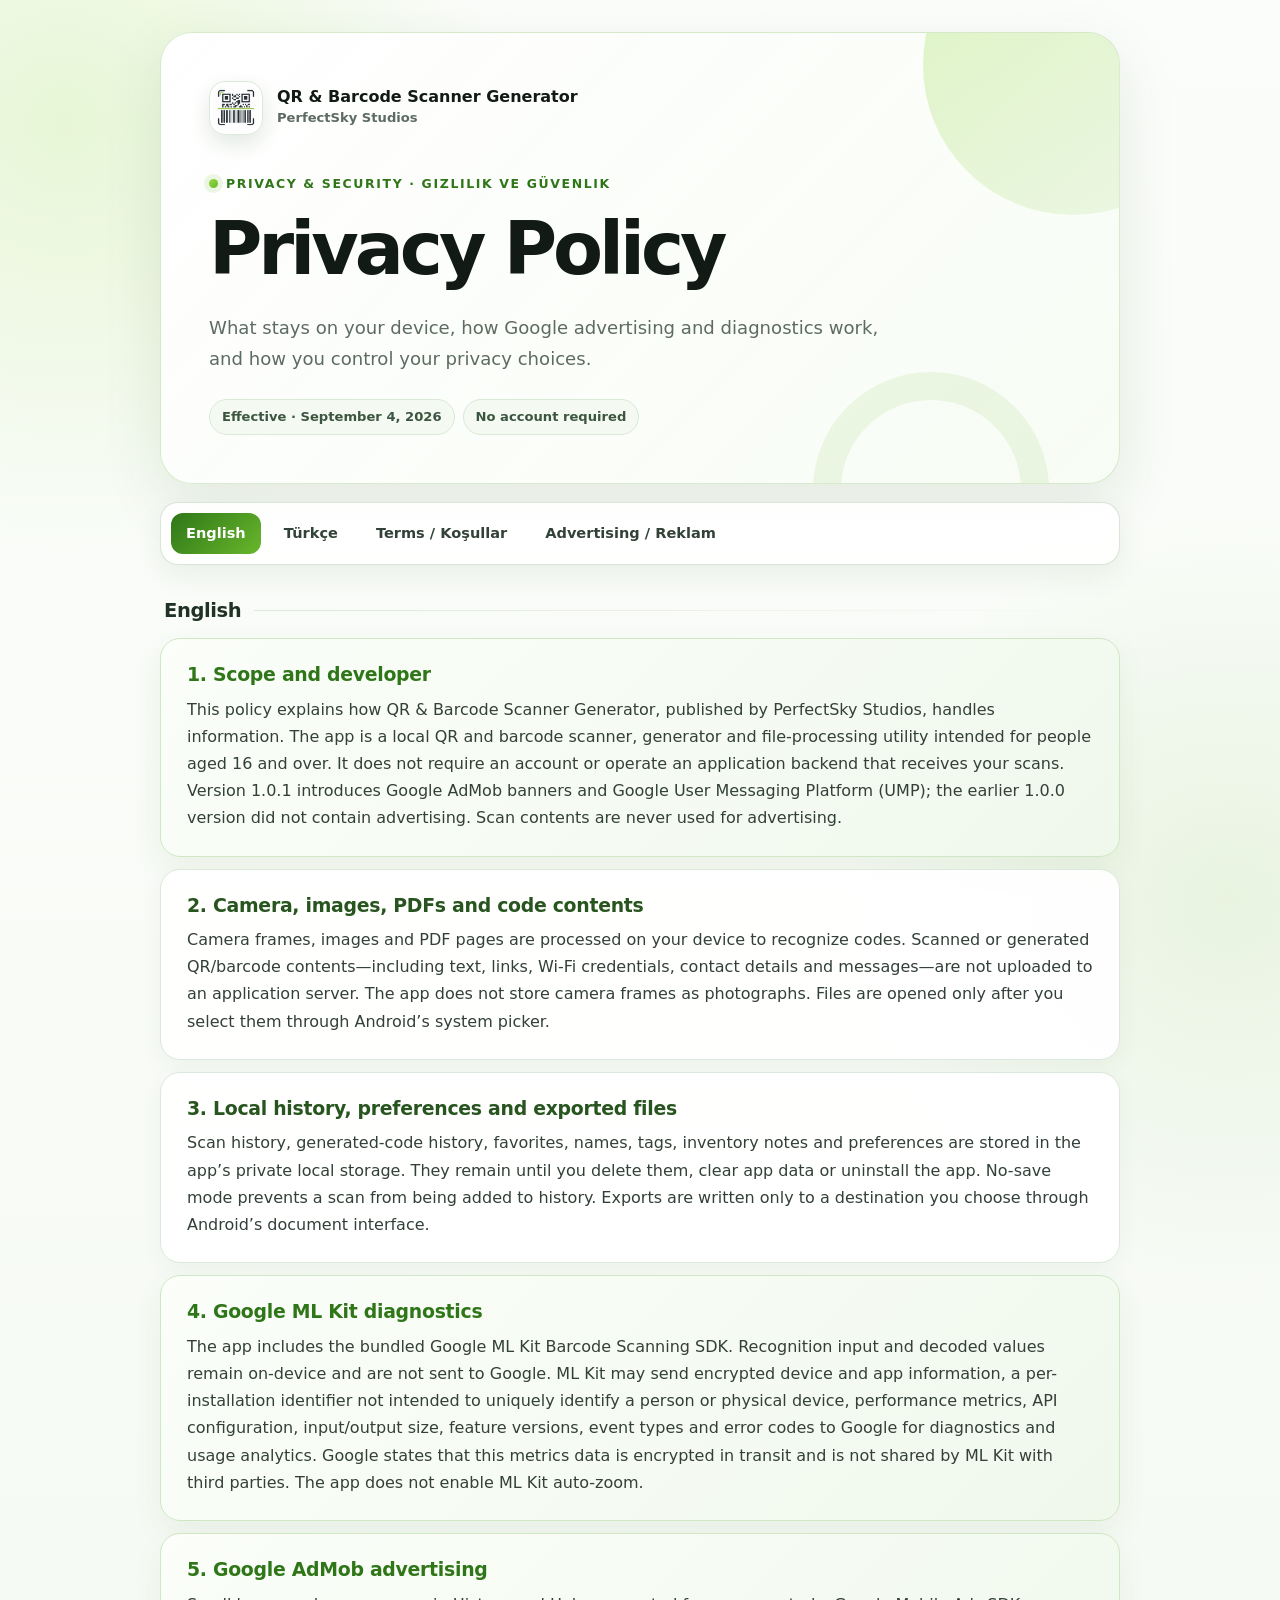
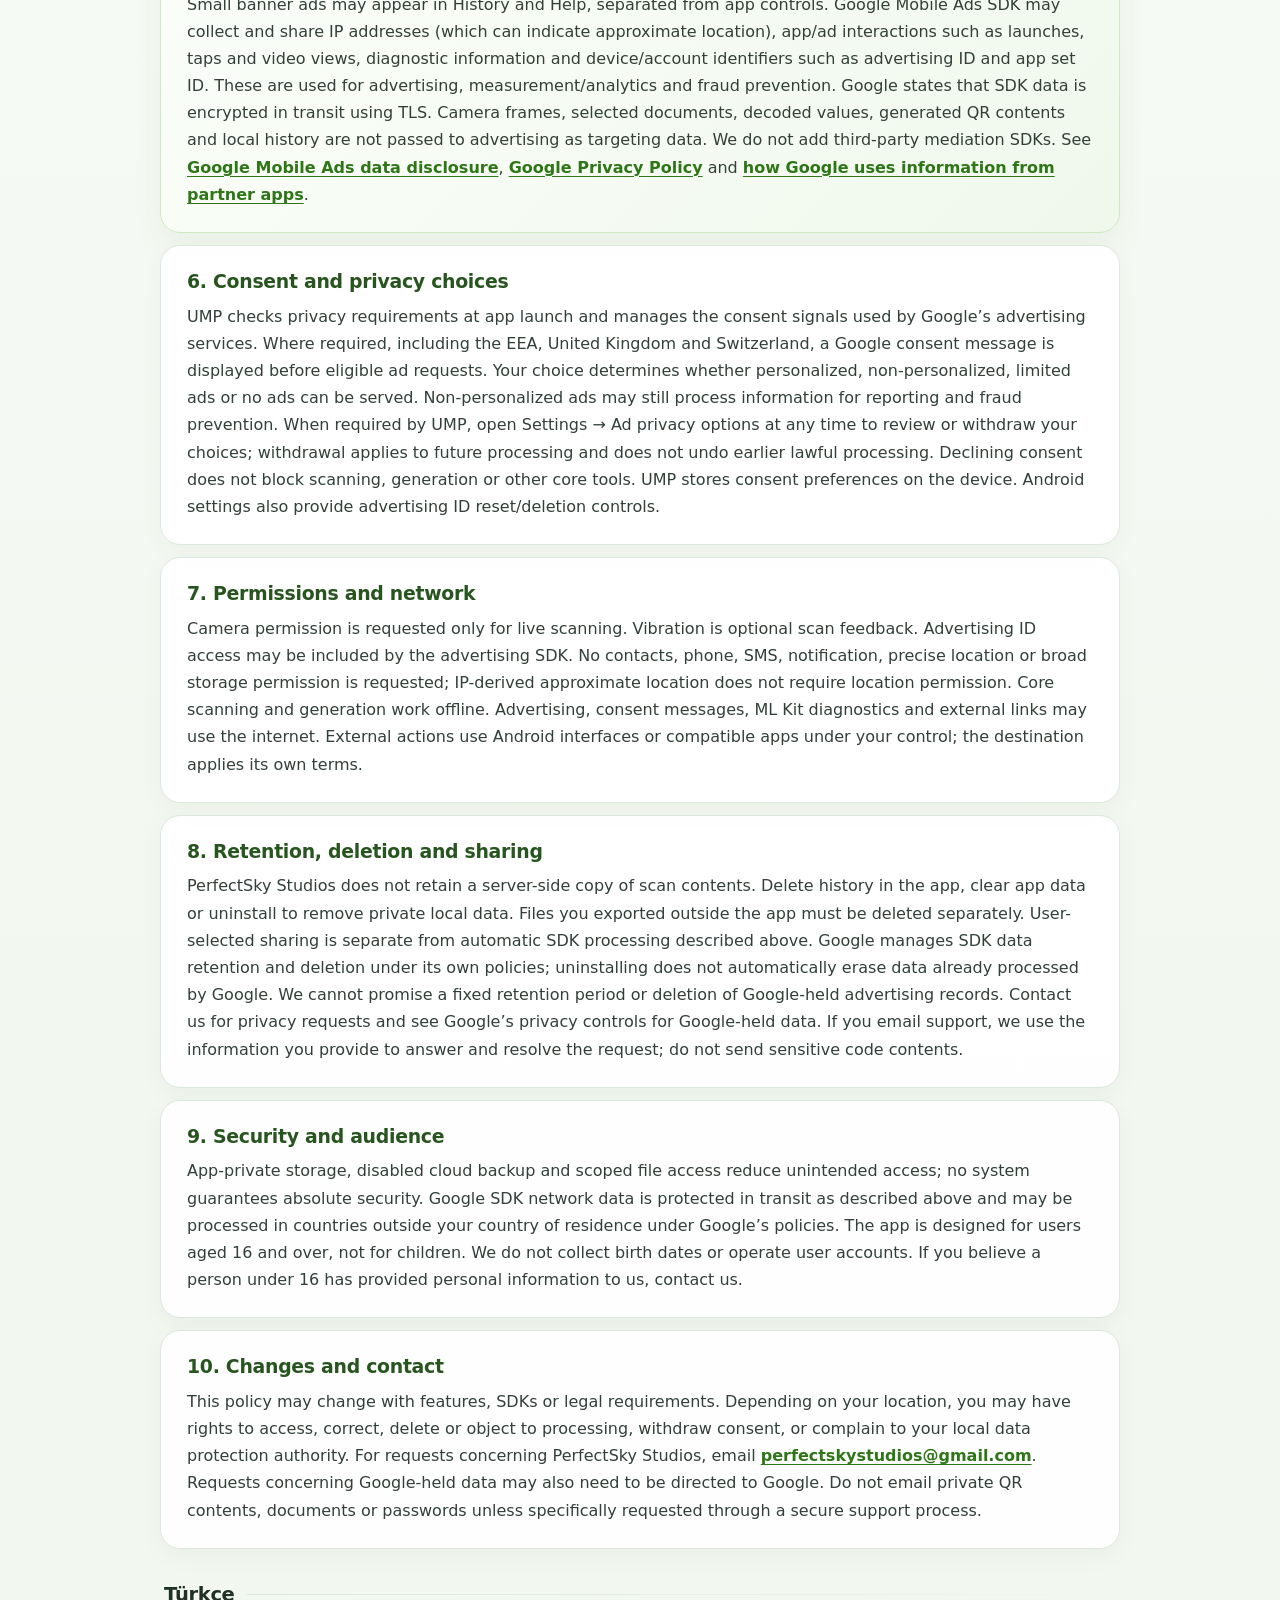
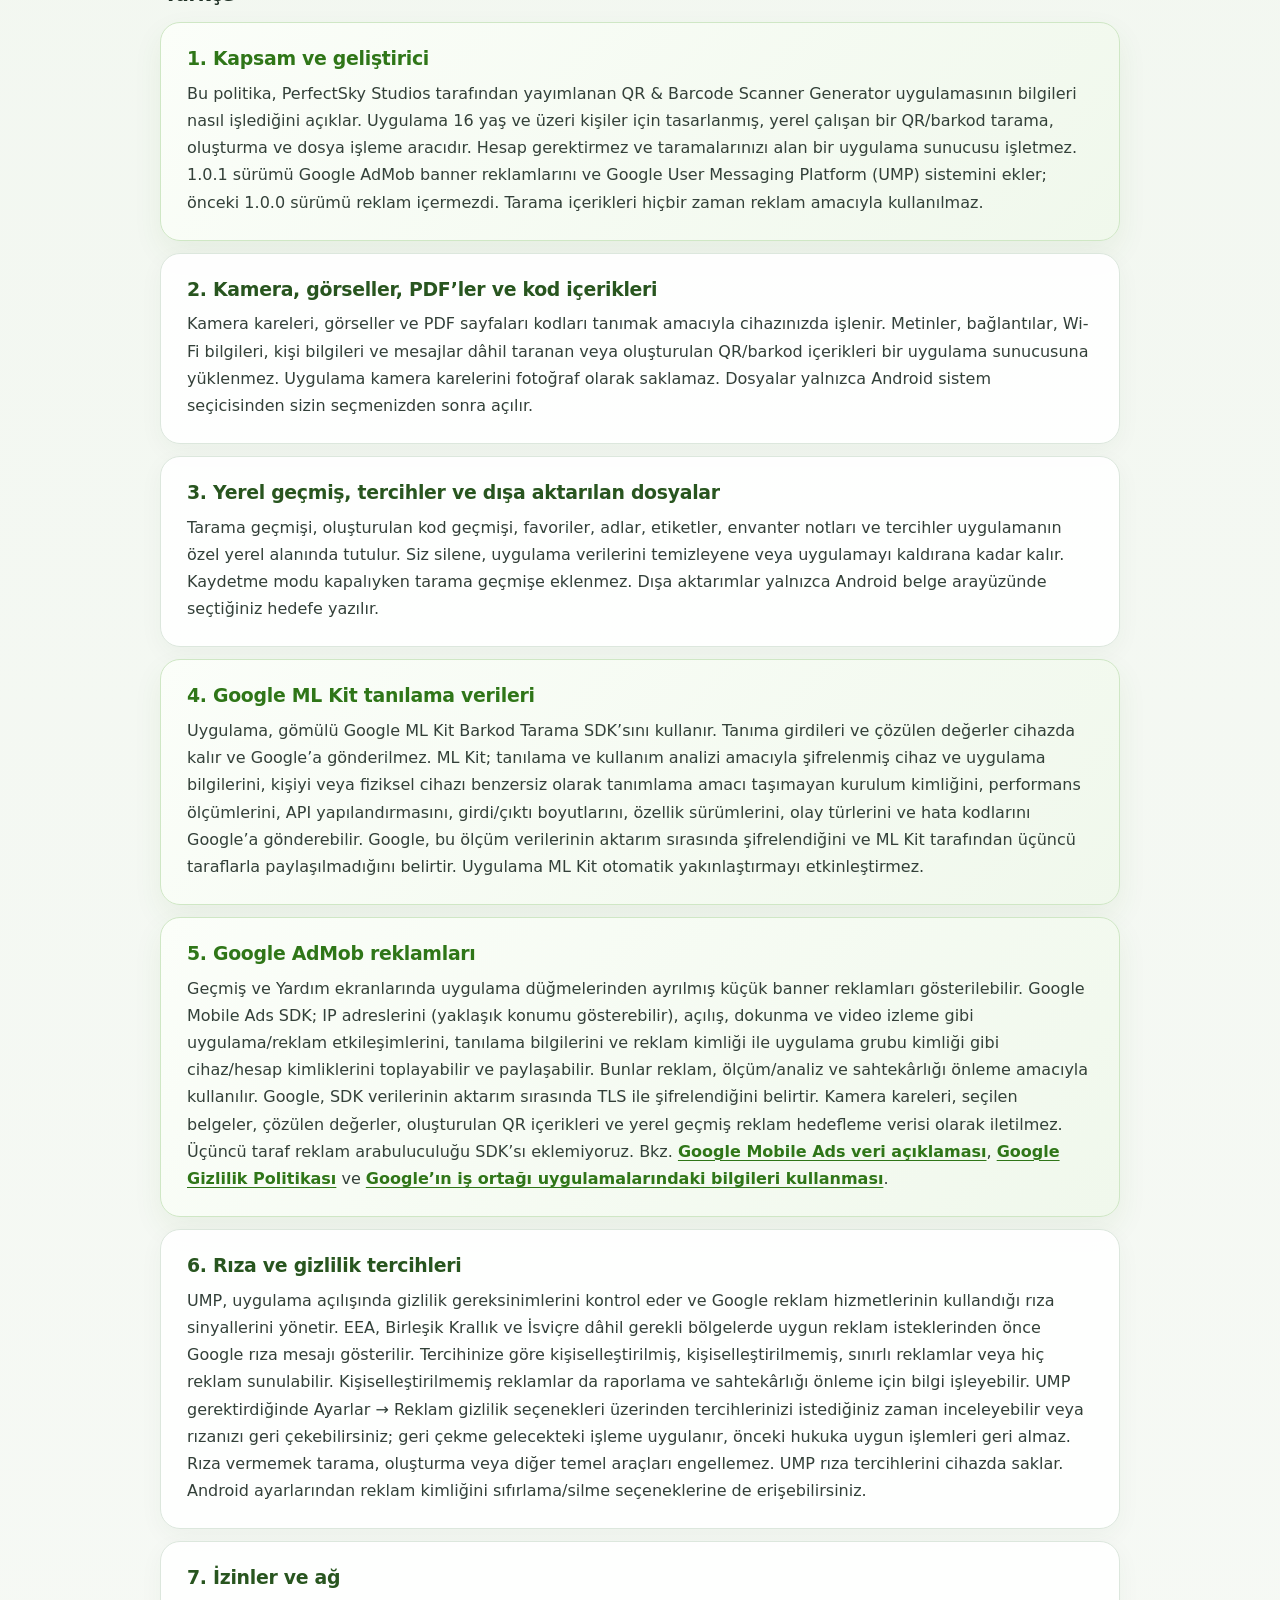
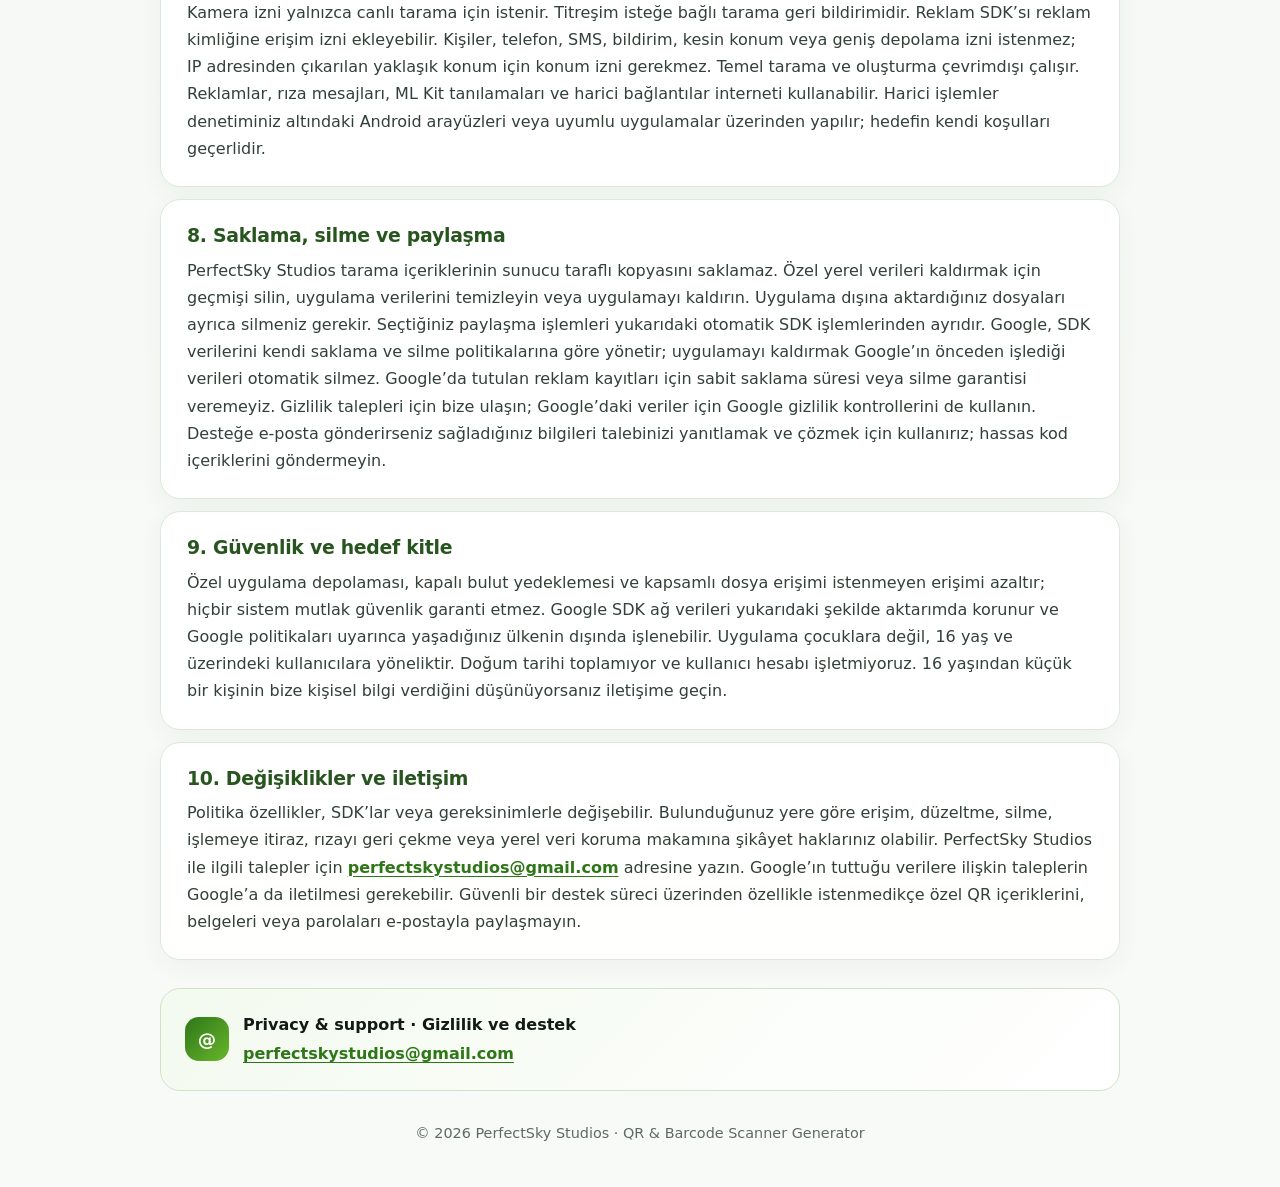
==== index.html @ e4689e0d "Add bilingual advertising policy and legal navigation" ====
<!doctype html>
<html lang="en">
<head>
  <meta charset="utf-8">
  <meta name="viewport" content="width=device-width, initial-scale=1">
  <meta name="description" content="Privacy Policy for QR & Barcode Scanner Generator">
  <title>Privacy Policy · QR & Barcode Scanner Generator</title>
  <link rel="stylesheet" href="styles.css">
</head>
<body>
<main>
  <header class="hero">
    <div class="brand">
      <img src="app_logo.webp" alt="QR & Barcode Scanner Generator logo">
      <div><div class="brand-name">QR &amp; Barcode Scanner Generator</div><div class="brand-studio">PerfectSky Studios</div></div>
    </div>
    <p class="eyebrow">Privacy &amp; Security · Gizlilik ve Güvenlik</p>
    <h1>Privacy Policy</h1>
    <p class="lead">What stays on your device, how Google advertising and diagnostics work, and how you control your privacy choices.</p>
    <div class="meta-row">
      <span class="meta-pill">Effective · September 4, 2026</span>
      <span class="meta-pill">No account required</span>
    </div>
  </header>

  <nav class="page-nav" aria-label="Page navigation">
    <a class="primary-link" href="#english">English</a>
    <a href="#turkce">Türkçe</a>
    <a href="terms-of-service.html">Terms / Koşullar</a>
    <a href="advertising-policy.html">Advertising / Reklam</a>
  </nav>

  <div id="english" class="language-block" lang="en">
    <h2 class="language-title">English</h2>
    <section class="notice"><h2>1. Scope and developer</h2><p>This policy explains how QR &amp; Barcode Scanner Generator, published by PerfectSky Studios, handles information. The app is a local QR and barcode scanner, generator and file-processing utility intended for people aged 16 and over. It does not require an account or operate an application backend that receives your scans. Version 1.0.1 introduces Google AdMob banners and Google User Messaging Platform (UMP); the earlier 1.0.0 version did not contain advertising. Scan contents are never used for advertising.</p></section>
    <section><h2>2. Camera, images, PDFs and code contents</h2><p>Camera frames, images and PDF pages are processed on your device to recognize codes. Scanned or generated QR/barcode contents—including text, links, Wi-Fi credentials, contact details and messages—are not uploaded to an application server. The app does not store camera frames as photographs. Files are opened only after you select them through Android’s system picker.</p></section>
    <section><h2>3. Local history, preferences and exported files</h2><p>Scan history, generated-code history, favorites, names, tags, inventory notes and preferences are stored in the app’s private local storage. They remain until you delete them, clear app data or uninstall the app. No-save mode prevents a scan from being added to history. Exports are written only to a destination you choose through Android’s document interface.</p></section>
    <section class="notice"><h2>4. Google ML Kit diagnostics</h2><p>The app includes the bundled Google ML Kit Barcode Scanning SDK. Recognition input and decoded values remain on-device and are not sent to Google. ML Kit may send encrypted device and app information, a per-installation identifier not intended to uniquely identify a person or physical device, performance metrics, API configuration, input/output size, feature versions, event types and error codes to Google for diagnostics and usage analytics. Google states that this metrics data is encrypted in transit and is not shared by ML Kit with third parties. The app does not enable ML Kit auto-zoom.</p></section>
    <section class="notice"><h2>5. Google AdMob advertising</h2><p>Small banner ads may appear in History and Help, separated from app controls. Google Mobile Ads SDK may collect and share IP addresses (which can indicate approximate location), app/ad interactions such as launches, taps and video views, diagnostic information and device/account identifiers such as advertising ID and app set ID. These are used for advertising, measurement/analytics and fraud prevention. Google states that SDK data is encrypted in transit using TLS. Camera frames, selected documents, decoded values, generated QR contents and local history are not passed to advertising as targeting data. We do not add third-party mediation SDKs. See <a href="https://developers.google.com/admob/android/privacy/play-data-disclosure">Google Mobile Ads data disclosure</a>, <a href="https://policies.google.com/privacy">Google Privacy Policy</a> and <a href="https://policies.google.com/technologies/partner-sites">how Google uses information from partner apps</a>.</p></section>
    <section><h2>6. Consent and privacy choices</h2><p>UMP checks privacy requirements at app launch and manages the consent signals used by Google’s advertising services. Where required, including the EEA, United Kingdom and Switzerland, a Google consent message is displayed before eligible ad requests. Your choice determines whether personalized, non-personalized, limited ads or no ads can be served. Non-personalized ads may still process information for reporting and fraud prevention. When required by UMP, open Settings → Ad privacy options at any time to review or withdraw your choices; withdrawal applies to future processing and does not undo earlier lawful processing. Declining consent does not block scanning, generation or other core tools. UMP stores consent preferences on the device. Android settings also provide advertising ID reset/deletion controls.</p></section>
    <section><h2>7. Permissions and network</h2><p>Camera permission is requested only for live scanning. Vibration is optional scan feedback. Advertising ID access may be included by the advertising SDK. No contacts, phone, SMS, notification, precise location or broad storage permission is requested; IP-derived approximate location does not require location permission. Core scanning and generation work offline. Advertising, consent messages, ML Kit diagnostics and external links may use the internet. External actions use Android interfaces or compatible apps under your control; the destination applies its own terms.</p></section>
    <section><h2>8. Retention, deletion and sharing</h2><p>PerfectSky Studios does not retain a server-side copy of scan contents. Delete history in the app, clear app data or uninstall to remove private local data. Files you exported outside the app must be deleted separately. User-selected sharing is separate from automatic SDK processing described above. Google manages SDK data retention and deletion under its own policies; uninstalling does not automatically erase data already processed by Google. We cannot promise a fixed retention period or deletion of Google-held advertising records. Contact us for privacy requests and see Google’s privacy controls for Google-held data. If you email support, we use the information you provide to answer and resolve the request; do not send sensitive code contents.</p></section>
    <section><h2>9. Security and audience</h2><p>App-private storage, disabled cloud backup and scoped file access reduce unintended access; no system guarantees absolute security. Google SDK network data is protected in transit as described above and may be processed in countries outside your country of residence under Google’s policies. The app is designed for users aged 16 and over, not for children. We do not collect birth dates or operate user accounts. If you believe a person under 16 has provided personal information to us, contact us.</p></section>
    <section><h2>10. Changes and contact</h2><p>This policy may change with features, SDKs or legal requirements. Depending on your location, you may have rights to access, correct, delete or object to processing, withdraw consent, or complain to your local data protection authority. For requests concerning PerfectSky Studios, email <a href="mailto:perfectskystudios@gmail.com">perfectskystudios@gmail.com</a>. Requests concerning Google-held data may also need to be directed to Google. Do not email private QR contents, documents or passwords unless specifically requested through a secure support process.</p></section>
  </div>

  <div id="turkce" class="language-block" lang="tr">
    <h2 class="language-title">Türkçe</h2>
    <section class="notice"><h2>1. Kapsam ve geliştirici</h2><p>Bu politika, PerfectSky Studios tarafından yayımlanan QR &amp; Barcode Scanner Generator uygulamasının bilgileri nasıl işlediğini açıklar. Uygulama 16 yaş ve üzeri kişiler için tasarlanmış, yerel çalışan bir QR/barkod tarama, oluşturma ve dosya işleme aracıdır. Hesap gerektirmez ve taramalarınızı alan bir uygulama sunucusu işletmez. 1.0.1 sürümü Google AdMob banner reklamlarını ve Google User Messaging Platform (UMP) sistemini ekler; önceki 1.0.0 sürümü reklam içermezdi. Tarama içerikleri hiçbir zaman reklam amacıyla kullanılmaz.</p></section>
    <section><h2>2. Kamera, görseller, PDF’ler ve kod içerikleri</h2><p>Kamera kareleri, görseller ve PDF sayfaları kodları tanımak amacıyla cihazınızda işlenir. Metinler, bağlantılar, Wi-Fi bilgileri, kişi bilgileri ve mesajlar dâhil taranan veya oluşturulan QR/barkod içerikleri bir uygulama sunucusuna yüklenmez. Uygulama kamera karelerini fotoğraf olarak saklamaz. Dosyalar yalnızca Android sistem seçicisinden sizin seçmenizden sonra açılır.</p></section>
    <section><h2>3. Yerel geçmiş, tercihler ve dışa aktarılan dosyalar</h2><p>Tarama geçmişi, oluşturulan kod geçmişi, favoriler, adlar, etiketler, envanter notları ve tercihler uygulamanın özel yerel alanında tutulur. Siz silene, uygulama verilerini temizleyene veya uygulamayı kaldırana kadar kalır. Kaydetme modu kapalıyken tarama geçmişe eklenmez. Dışa aktarımlar yalnızca Android belge arayüzünde seçtiğiniz hedefe yazılır.</p></section>
    <section class="notice"><h2>4. Google ML Kit tanılama verileri</h2><p>Uygulama, gömülü Google ML Kit Barkod Tarama SDK’sını kullanır. Tanıma girdileri ve çözülen değerler cihazda kalır ve Google’a gönderilmez. ML Kit; tanılama ve kullanım analizi amacıyla şifrelenmiş cihaz ve uygulama bilgilerini, kişiyi veya fiziksel cihazı benzersiz olarak tanımlama amacı taşımayan kurulum kimliğini, performans ölçümlerini, API yapılandırmasını, girdi/çıktı boyutlarını, özellik sürümlerini, olay türlerini ve hata kodlarını Google’a gönderebilir. Google, bu ölçüm verilerinin aktarım sırasında şifrelendiğini ve ML Kit tarafından üçüncü taraflarla paylaşılmadığını belirtir. Uygulama ML Kit otomatik yakınlaştırmayı etkinleştirmez.</p></section>
    <section class="notice"><h2>5. Google AdMob reklamları</h2><p>Geçmiş ve Yardım ekranlarında uygulama düğmelerinden ayrılmış küçük banner reklamları gösterilebilir. Google Mobile Ads SDK; IP adreslerini (yaklaşık konumu gösterebilir), açılış, dokunma ve video izleme gibi uygulama/reklam etkileşimlerini, tanılama bilgilerini ve reklam kimliği ile uygulama grubu kimliği gibi cihaz/hesap kimliklerini toplayabilir ve paylaşabilir. Bunlar reklam, ölçüm/analiz ve sahtekârlığı önleme amacıyla kullanılır. Google, SDK verilerinin aktarım sırasında TLS ile şifrelendiğini belirtir. Kamera kareleri, seçilen belgeler, çözülen değerler, oluşturulan QR içerikleri ve yerel geçmiş reklam hedefleme verisi olarak iletilmez. Üçüncü taraf reklam arabuluculuğu SDK’sı eklemiyoruz. Bkz. <a href="https://developers.google.com/admob/android/privacy/play-data-disclosure">Google Mobile Ads veri açıklaması</a>, <a href="https://policies.google.com/privacy?hl=tr">Google Gizlilik Politikası</a> ve <a href="https://policies.google.com/technologies/partner-sites?hl=tr">Google’ın iş ortağı uygulamalarındaki bilgileri kullanması</a>.</p></section>
    <section><h2>6. Rıza ve gizlilik tercihleri</h2><p>UMP, uygulama açılışında gizlilik gereksinimlerini kontrol eder ve Google reklam hizmetlerinin kullandığı rıza sinyallerini yönetir. EEA, Birleşik Krallık ve İsviçre dâhil gerekli bölgelerde uygun reklam isteklerinden önce Google rıza mesajı gösterilir. Tercihinize göre kişiselleştirilmiş, kişiselleştirilmemiş, sınırlı reklamlar veya hiç reklam sunulabilir. Kişiselleştirilmemiş reklamlar da raporlama ve sahtekârlığı önleme için bilgi işleyebilir. UMP gerektirdiğinde Ayarlar → Reklam gizlilik seçenekleri üzerinden tercihlerinizi istediğiniz zaman inceleyebilir veya rızanızı geri çekebilirsiniz; geri çekme gelecekteki işleme uygulanır, önceki hukuka uygun işlemleri geri almaz. Rıza vermemek tarama, oluşturma veya diğer temel araçları engellemez. UMP rıza tercihlerini cihazda saklar. Android ayarlarından reklam kimliğini sıfırlama/silme seçeneklerine de erişebilirsiniz.</p></section>
    <section><h2>7. İzinler ve ağ</h2><p>Kamera izni yalnızca canlı tarama için istenir. Titreşim isteğe bağlı tarama geri bildirimidir. Reklam SDK’sı reklam kimliğine erişim izni ekleyebilir. Kişiler, telefon, SMS, bildirim, kesin konum veya geniş depolama izni istenmez; IP adresinden çıkarılan yaklaşık konum için konum izni gerekmez. Temel tarama ve oluşturma çevrimdışı çalışır. Reklamlar, rıza mesajları, ML Kit tanılamaları ve harici bağlantılar interneti kullanabilir. Harici işlemler denetiminiz altındaki Android arayüzleri veya uyumlu uygulamalar üzerinden yapılır; hedefin kendi koşulları geçerlidir.</p></section>
    <section><h2>8. Saklama, silme ve paylaşma</h2><p>PerfectSky Studios tarama içeriklerinin sunucu taraflı kopyasını saklamaz. Özel yerel verileri kaldırmak için geçmişi silin, uygulama verilerini temizleyin veya uygulamayı kaldırın. Uygulama dışına aktardığınız dosyaları ayrıca silmeniz gerekir. Seçtiğiniz paylaşma işlemleri yukarıdaki otomatik SDK işlemlerinden ayrıdır. Google, SDK verilerini kendi saklama ve silme politikalarına göre yönetir; uygulamayı kaldırmak Google’ın önceden işlediği verileri otomatik silmez. Google’da tutulan reklam kayıtları için sabit saklama süresi veya silme garantisi veremeyiz. Gizlilik talepleri için bize ulaşın; Google’daki veriler için Google gizlilik kontrollerini de kullanın. Desteğe e-posta gönderirseniz sağladığınız bilgileri talebinizi yanıtlamak ve çözmek için kullanırız; hassas kod içeriklerini göndermeyin.</p></section>
    <section><h2>9. Güvenlik ve hedef kitle</h2><p>Özel uygulama depolaması, kapalı bulut yedeklemesi ve kapsamlı dosya erişimi istenmeyen erişimi azaltır; hiçbir sistem mutlak güvenlik garanti etmez. Google SDK ağ verileri yukarıdaki şekilde aktarımda korunur ve Google politikaları uyarınca yaşadığınız ülkenin dışında işlenebilir. Uygulama çocuklara değil, 16 yaş ve üzerindeki kullanıcılara yöneliktir. Doğum tarihi toplamıyor ve kullanıcı hesabı işletmiyoruz. 16 yaşından küçük bir kişinin bize kişisel bilgi verdiğini düşünüyorsanız iletişime geçin.</p></section>
    <section><h2>10. Değişiklikler ve iletişim</h2><p>Politika özellikler, SDK’lar veya gereksinimlerle değişebilir. Bulunduğunuz yere göre erişim, düzeltme, silme, işlemeye itiraz, rızayı geri çekme veya yerel veri koruma makamına şikâyet haklarınız olabilir. PerfectSky Studios ile ilgili talepler için <a href="mailto:perfectskystudios@gmail.com">perfectskystudios@gmail.com</a> adresine yazın. Google’ın tuttuğu verilere ilişkin taleplerin Google’a da iletilmesi gerekebilir. Güvenli bir destek süreci üzerinden özellikle istenmedikçe özel QR içeriklerini, belgeleri veya parolaları e-postayla paylaşmayın.</p></section>
  </div>

  <aside class="contact-card" aria-label="Contact">
    <div class="contact-icon" aria-hidden="true">@</div>
    <div><strong>Privacy &amp; support · Gizlilik ve destek</strong><a href="mailto:perfectskystudios@gmail.com">perfectskystudios@gmail.com</a></div>
  </aside>
  <footer>© 2026 PerfectSky Studios · QR &amp; Barcode Scanner Generator</footer>
</main>
</body>
</html>
---- styles.css ----
:root {
  color-scheme: light;
  --ink: #111a15;
  --muted: #5d6b62;
  --line: #dce7dd;
  --green: #68b72c;
  --green-dark: #2f7618;
  --green-deep: #1c4f13;
  --lime: #94db3f;
  --surface: rgba(255, 255, 255, 0.94);
  --shadow: 0 20px 60px rgba(27, 64, 23, 0.10);
  --shadow-soft: 0 10px 28px rgba(27, 64, 23, 0.07);
}

* { box-sizing: border-box; }
html { scroll-behavior: smooth; }
body {
  margin: 0;
  min-height: 100vh;
  background:
    radial-gradient(circle at 5% 2%, rgba(148, 219, 63, 0.19), transparent 27rem),
    radial-gradient(circle at 96% 15%, rgba(104, 183, 44, 0.11), transparent 24rem),
    linear-gradient(180deg, #fbfdfa 0%, #f2f7f0 48%, #f8faf7 100%);
  color: var(--ink);
  font: 16px/1.7 Inter, ui-sans-serif, system-ui, -apple-system, BlinkMacSystemFont, "Segoe UI", sans-serif;
}

a { color: var(--green-dark); font-weight: 700; text-underline-offset: 3px; text-decoration-thickness: 1px; }
a:hover { color: var(--green-deep); }
main { width: min(960px, calc(100% - 32px)); margin: 32px auto 24px; }

.hero {
  position: relative;
  overflow: hidden;
  min-height: 360px;
  padding: 48px;
  border: 1px solid rgba(102, 173, 56, 0.24);
  border-radius: 32px;
  background: linear-gradient(135deg, rgba(255, 255, 255, 0.98), rgba(247, 252, 244, 0.94));
  box-shadow: var(--shadow);
}
.hero::before, .hero::after { content: ""; position: absolute; border-radius: 999px; pointer-events: none; }
.hero::before { width: 300px; height: 300px; right: -104px; top: -118px; background: linear-gradient(145deg, rgba(148, 219, 63, 0.31), rgba(104, 183, 44, 0.08)); }
.hero::after { width: 180px; height: 180px; right: 70px; bottom: -125px; border: 28px solid rgba(104, 183, 44, 0.10); }

.brand { position: relative; z-index: 1; display: flex; align-items: center; gap: 14px; margin-bottom: 34px; }
.brand img { width: 54px; height: 54px; padding: 3px; border: 1px solid var(--line); border-radius: 16px; background: #fff; box-shadow: 0 8px 20px rgba(33, 75, 29, 0.12); }
.brand-name { font-size: 1rem; font-weight: 800; line-height: 1.25; }
.brand-studio { color: var(--muted); font-size: 0.82rem; font-weight: 650; }

.eyebrow { position: relative; z-index: 1; display: inline-flex; align-items: center; gap: 8px; margin: 0 0 10px; color: var(--green-dark); font-size: 0.78rem; font-weight: 850; letter-spacing: 0.13em; text-transform: uppercase; }
.eyebrow::before { content: ""; width: 9px; height: 9px; border-radius: 50%; background: linear-gradient(135deg, var(--lime), var(--green)); box-shadow: 0 0 0 5px rgba(104, 183, 44, 0.12); }
h1, h2 { line-height: 1.25; }
h1 { position: relative; z-index: 1; max-width: 720px; margin: 0; font-size: clamp(2.35rem, 7vw, 4.55rem); letter-spacing: -0.055em; }
.lead { position: relative; z-index: 1; max-width: 680px; margin: 18px 0 0; color: var(--muted); font-size: clamp(1rem, 2vw, 1.13rem); }
.meta-row { position: relative; z-index: 1; display: flex; flex-wrap: wrap; gap: 8px; margin-top: 24px; }
.meta-pill { display: inline-flex; align-items: center; min-height: 34px; padding: 6px 12px; border: 1px solid #d9e9d5; border-radius: 999px; background: rgba(244, 250, 241, 0.92); color: #3c5540; font-size: 0.82rem; font-weight: 700; }

.page-nav { position: sticky; z-index: 10; top: 12px; display: flex; flex-wrap: wrap; gap: 8px; margin: 18px 0 28px; padding: 10px; border: 1px solid rgba(211, 225, 210, 0.9); border-radius: 18px; background: rgba(255, 255, 255, 0.88); box-shadow: var(--shadow-soft); backdrop-filter: blur(16px); }
.page-nav a { display: inline-flex; align-items: center; min-height: 40px; padding: 8px 15px; border-radius: 12px; color: #334238; text-decoration: none; font-size: 0.91rem; }
.page-nav a:hover, .page-nav a:focus-visible { background: #eef7e9; color: var(--green-deep); outline: none; }
.page-nav .primary-link { background: linear-gradient(135deg, var(--green-dark), var(--green)); color: #fff; }
.page-nav .primary-link:hover { color: #fff; filter: brightness(0.96); }

.language-block { scroll-margin-top: 92px; }
.language-title { display: flex; align-items: center; gap: 13px; margin: 34px 4px 15px; color: #203126; font-size: 1.22rem; letter-spacing: -0.02em; }
.language-title::after { content: ""; flex: 1; height: 1px; background: linear-gradient(90deg, var(--line), transparent); }

section { margin-bottom: 12px; padding: 24px 26px; border: 1px solid var(--line); border-radius: 20px; background: var(--surface); box-shadow: 0 7px 24px rgba(31, 62, 29, 0.045); }
section h2 { margin: 0 0 9px; color: #28551f; font-size: 1.18rem; letter-spacing: -0.015em; }
section p { margin: 0; color: #334039; }
section.notice { border-color: #cfe7c5; background: linear-gradient(135deg, #fbfef9, #f0f8ec); box-shadow: 0 12px 30px rgba(56, 111, 35, 0.07); }
section.notice h2 { color: var(--green-dark); }

.contact-card { display: grid; grid-template-columns: 44px 1fr; gap: 14px; align-items: center; margin-top: 28px; padding: 22px 24px; border: 1px solid #cee4c8; border-radius: 20px; background: linear-gradient(135deg, #f3faef, #ffffff); }
.contact-icon { display: grid; width: 44px; height: 44px; place-items: center; border-radius: 14px; background: linear-gradient(135deg, var(--green-dark), var(--green)); color: white; font-size: 1.15rem; font-weight: 900; }
.contact-card strong { display: block; margin-bottom: 2px; }
footer { padding: 30px 16px 18px; color: var(--muted); text-align: center; font-size: 0.9rem; }

@media (max-width: 640px) {
  main { width: min(100% - 20px, 960px); margin-top: 10px; }
  .hero { min-height: 0; padding: 26px 22px 30px; border-radius: 24px; }
  .hero::before { width: 210px; height: 210px; right: -110px; top: -100px; }
  .brand { margin-bottom: 28px; }
  .brand img { width: 48px; height: 48px; border-radius: 14px; }
  h1 { font-size: clamp(2.2rem, 13vw, 3.25rem); }
  .lead { margin-top: 14px; }
  .page-nav { top: 7px; margin: 12px 0 24px; border-radius: 16px; }
  .page-nav a { flex: 1; justify-content: center; padding-inline: 10px; font-size: 0.84rem; text-align: center; }
  .language-title { margin-top: 28px; }
  section { padding: 20px 19px; border-radius: 17px; }
  section h2 { font-size: 1.08rem; }
  .contact-card { grid-template-columns: 38px 1fr; padding: 18px; }
  .contact-icon { width: 38px; height: 38px; border-radius: 12px; }
}

@media (prefers-reduced-motion: reduce) { html { scroll-behavior: auto; } }
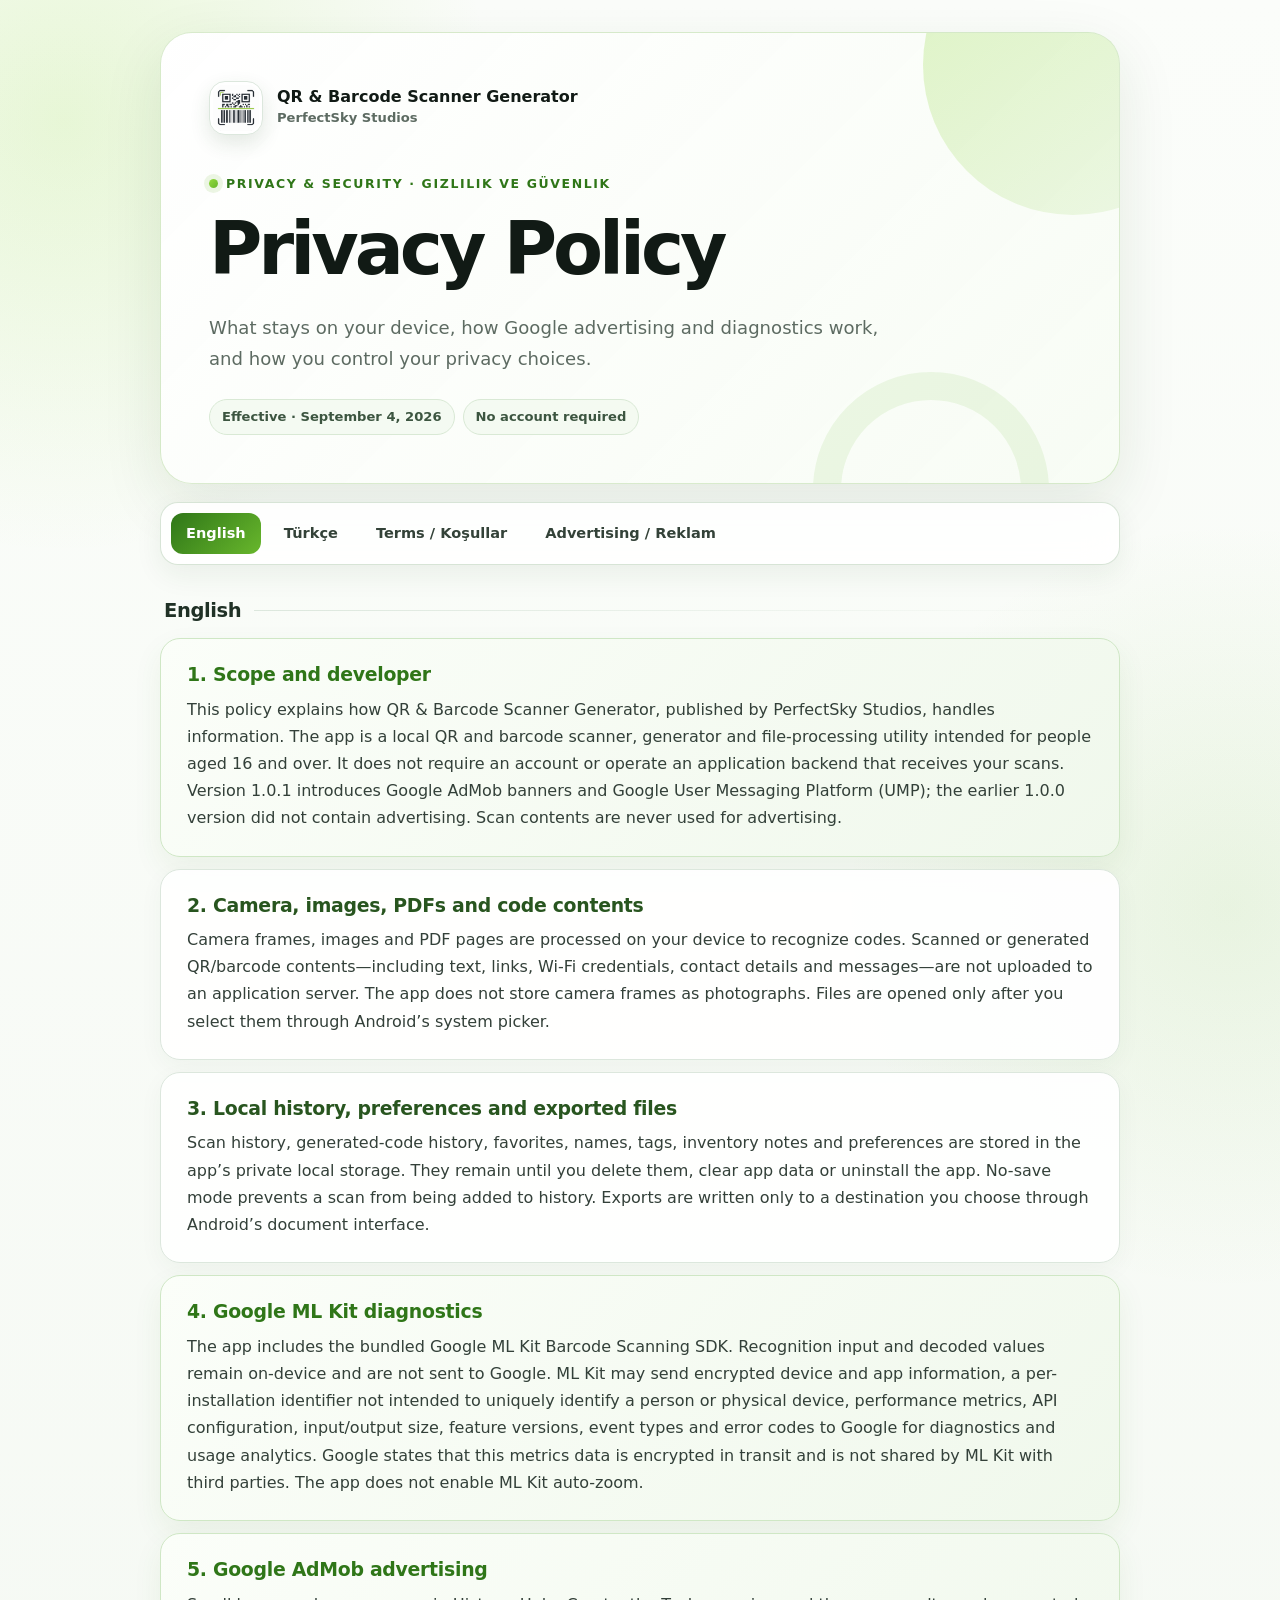
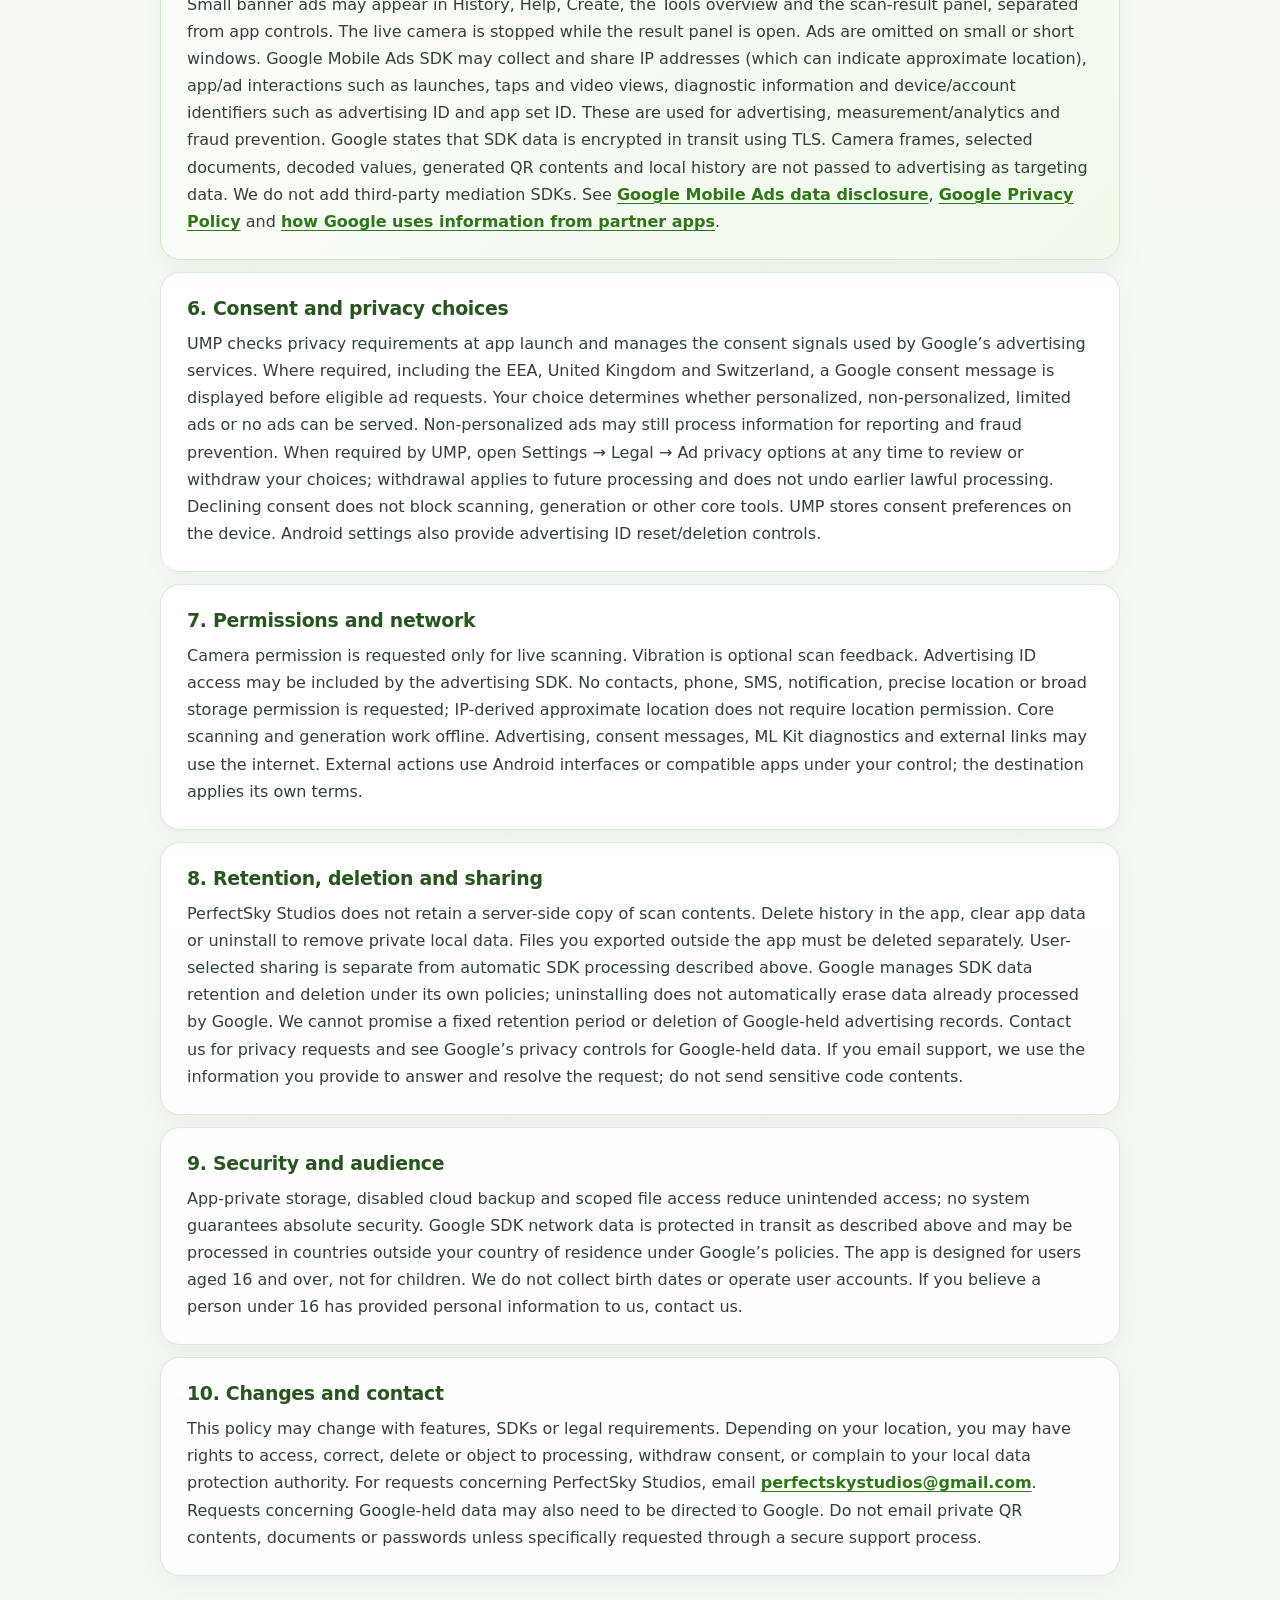
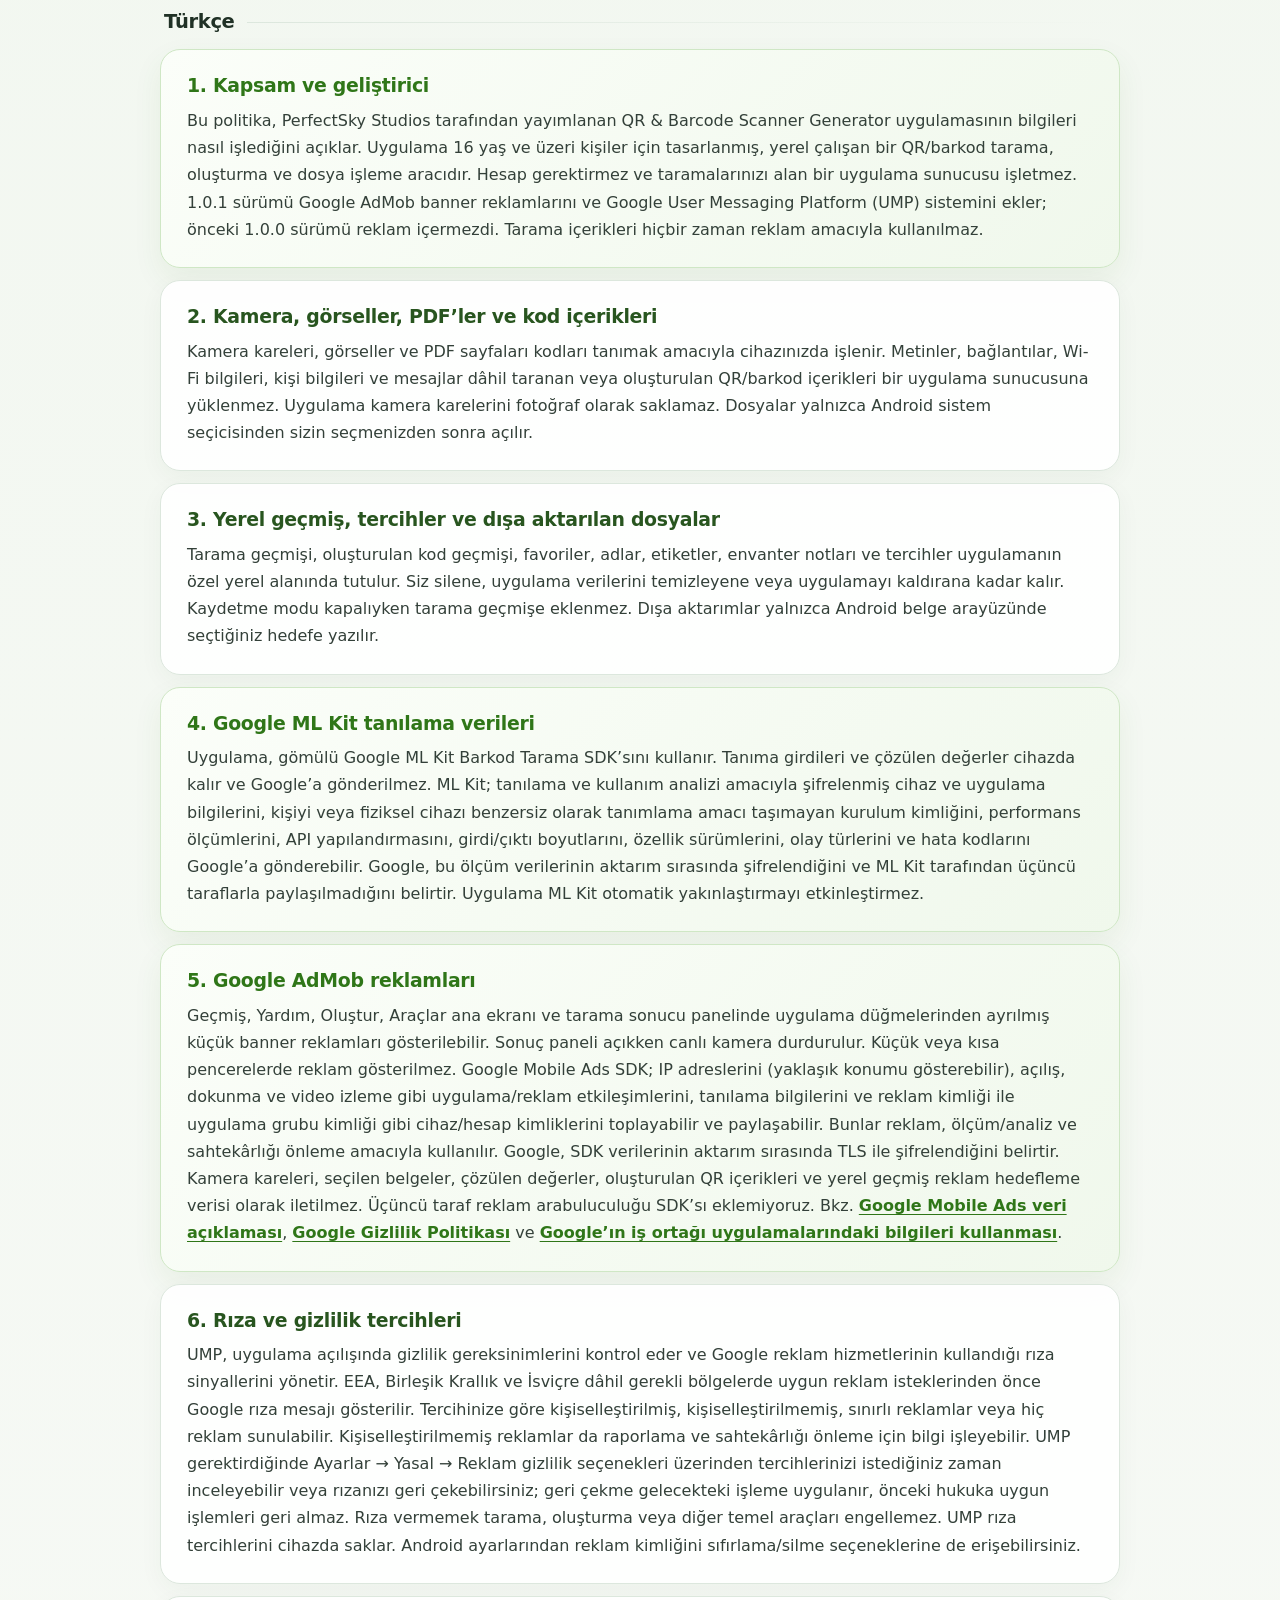
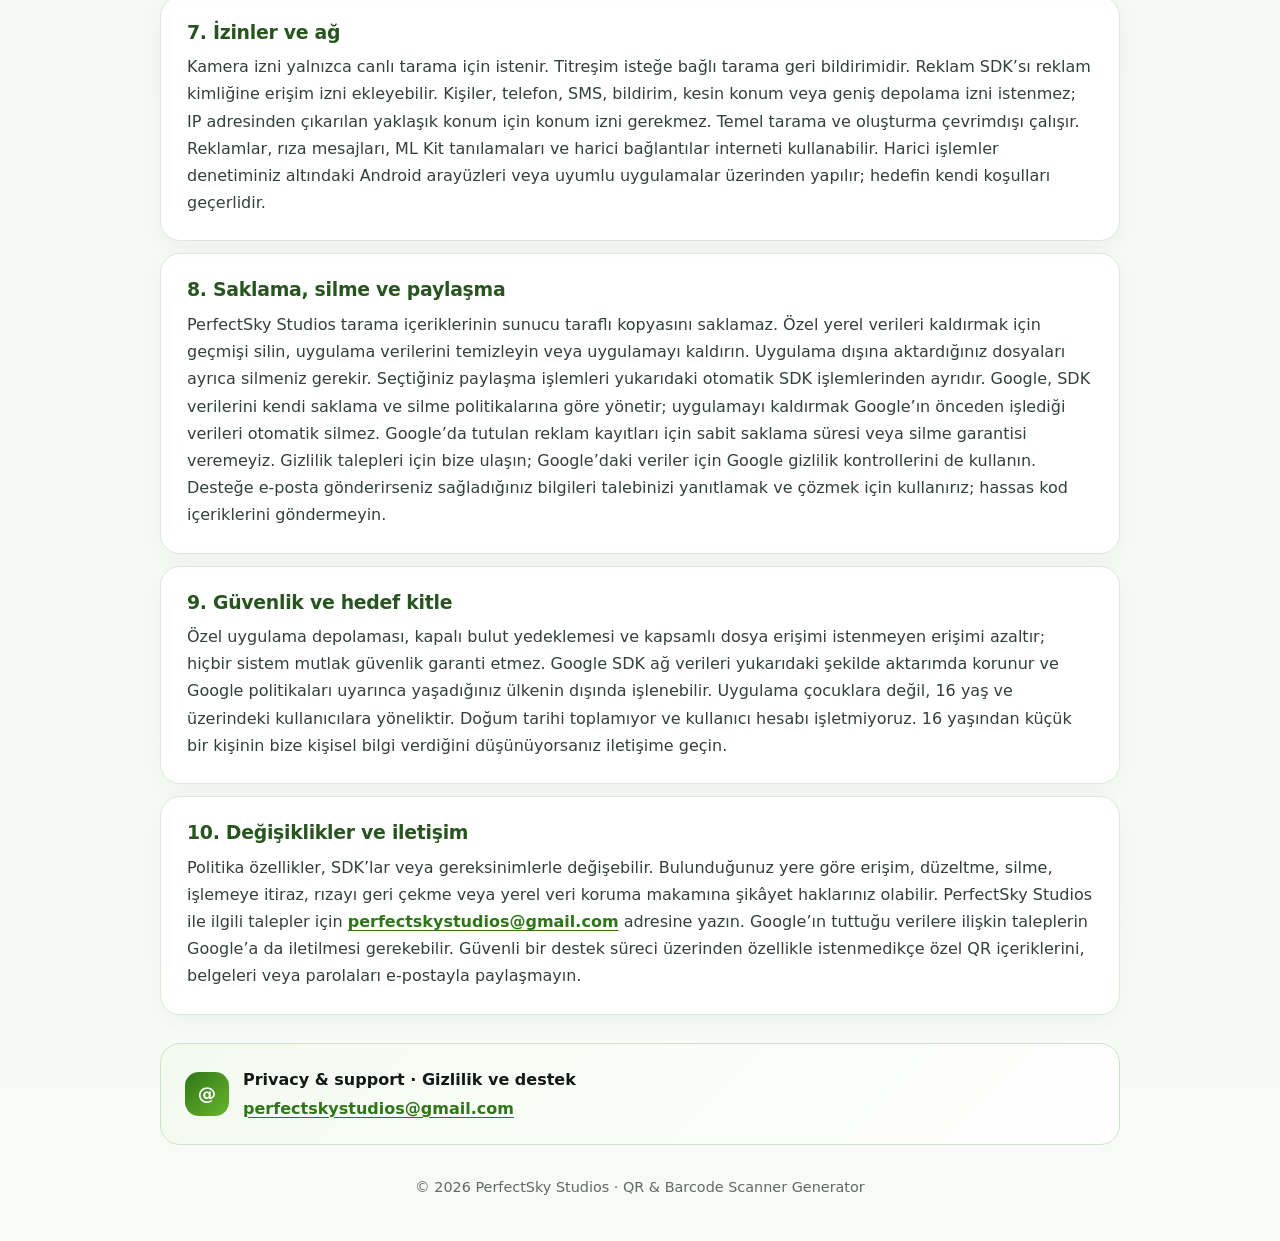
==== commit 136fc44c: "Align advertising disclosures with expanded banner placements" ====
--- a/index.html
+++ b/index.html
@@ -36,8 +36,8 @@
     <section><h2>2. Camera, images, PDFs and code contents</h2><p>Camera frames, images and PDF pages are processed on your device to recognize codes. Scanned or generated QR/barcode contents—including text, links, Wi-Fi credentials, contact details and messages—are not uploaded to an application server. The app does not store camera frames as photographs. Files are opened only after you select them through Android’s system picker.</p></section>
     <section><h2>3. Local history, preferences and exported files</h2><p>Scan history, generated-code history, favorites, names, tags, inventory notes and preferences are stored in the app’s private local storage. They remain until you delete them, clear app data or uninstall the app. No-save mode prevents a scan from being added to history. Exports are written only to a destination you choose through Android’s document interface.</p></section>
     <section class="notice"><h2>4. Google ML Kit diagnostics</h2><p>The app includes the bundled Google ML Kit Barcode Scanning SDK. Recognition input and decoded values remain on-device and are not sent to Google. ML Kit may send encrypted device and app information, a per-installation identifier not intended to uniquely identify a person or physical device, performance metrics, API configuration, input/output size, feature versions, event types and error codes to Google for diagnostics and usage analytics. Google states that this metrics data is encrypted in transit and is not shared by ML Kit with third parties. The app does not enable ML Kit auto-zoom.</p></section>
-    <section class="notice"><h2>5. Google AdMob advertising</h2><p>Small banner ads may appear in History and Help, separated from app controls. Google Mobile Ads SDK may collect and share IP addresses (which can indicate approximate location), app/ad interactions such as launches, taps and video views, diagnostic information and device/account identifiers such as advertising ID and app set ID. These are used for advertising, measurement/analytics and fraud prevention. Google states that SDK data is encrypted in transit using TLS. Camera frames, selected documents, decoded values, generated QR contents and local history are not passed to advertising as targeting data. We do not add third-party mediation SDKs. See <a href="https://developers.google.com/admob/android/privacy/play-data-disclosure">Google Mobile Ads data disclosure</a>, <a href="https://policies.google.com/privacy">Google Privacy Policy</a> and <a href="https://policies.google.com/technologies/partner-sites">how Google uses information from partner apps</a>.</p></section>
-    <section><h2>6. Consent and privacy choices</h2><p>UMP checks privacy requirements at app launch and manages the consent signals used by Google’s advertising services. Where required, including the EEA, United Kingdom and Switzerland, a Google consent message is displayed before eligible ad requests. Your choice determines whether personalized, non-personalized, limited ads or no ads can be served. Non-personalized ads may still process information for reporting and fraud prevention. When required by UMP, open Settings → Ad privacy options at any time to review or withdraw your choices; withdrawal applies to future processing and does not undo earlier lawful processing. Declining consent does not block scanning, generation or other core tools. UMP stores consent preferences on the device. Android settings also provide advertising ID reset/deletion controls.</p></section>
+    <section class="notice"><h2>5. Google AdMob advertising</h2><p>Small banner ads may appear in History, Help, Create, the Tools overview and the scan-result panel, separated from app controls. The live camera is stopped while the result panel is open. Ads are omitted on small or short windows. Google Mobile Ads SDK may collect and share IP addresses (which can indicate approximate location), app/ad interactions such as launches, taps and video views, diagnostic information and device/account identifiers such as advertising ID and app set ID. These are used for advertising, measurement/analytics and fraud prevention. Google states that SDK data is encrypted in transit using TLS. Camera frames, selected documents, decoded values, generated QR contents and local history are not passed to advertising as targeting data. We do not add third-party mediation SDKs. See <a href="https://developers.google.com/admob/android/privacy/play-data-disclosure">Google Mobile Ads data disclosure</a>, <a href="https://policies.google.com/privacy">Google Privacy Policy</a> and <a href="https://policies.google.com/technologies/partner-sites">how Google uses information from partner apps</a>.</p></section>
+    <section><h2>6. Consent and privacy choices</h2><p>UMP checks privacy requirements at app launch and manages the consent signals used by Google’s advertising services. Where required, including the EEA, United Kingdom and Switzerland, a Google consent message is displayed before eligible ad requests. Your choice determines whether personalized, non-personalized, limited ads or no ads can be served. Non-personalized ads may still process information for reporting and fraud prevention. When required by UMP, open Settings → Legal → Ad privacy options at any time to review or withdraw your choices; withdrawal applies to future processing and does not undo earlier lawful processing. Declining consent does not block scanning, generation or other core tools. UMP stores consent preferences on the device. Android settings also provide advertising ID reset/deletion controls.</p></section>
     <section><h2>7. Permissions and network</h2><p>Camera permission is requested only for live scanning. Vibration is optional scan feedback. Advertising ID access may be included by the advertising SDK. No contacts, phone, SMS, notification, precise location or broad storage permission is requested; IP-derived approximate location does not require location permission. Core scanning and generation work offline. Advertising, consent messages, ML Kit diagnostics and external links may use the internet. External actions use Android interfaces or compatible apps under your control; the destination applies its own terms.</p></section>
     <section><h2>8. Retention, deletion and sharing</h2><p>PerfectSky Studios does not retain a server-side copy of scan contents. Delete history in the app, clear app data or uninstall to remove private local data. Files you exported outside the app must be deleted separately. User-selected sharing is separate from automatic SDK processing described above. Google manages SDK data retention and deletion under its own policies; uninstalling does not automatically erase data already processed by Google. We cannot promise a fixed retention period or deletion of Google-held advertising records. Contact us for privacy requests and see Google’s privacy controls for Google-held data. If you email support, we use the information you provide to answer and resolve the request; do not send sensitive code contents.</p></section>
     <section><h2>9. Security and audience</h2><p>App-private storage, disabled cloud backup and scoped file access reduce unintended access; no system guarantees absolute security. Google SDK network data is protected in transit as described above and may be processed in countries outside your country of residence under Google’s policies. The app is designed for users aged 16 and over, not for children. We do not collect birth dates or operate user accounts. If you believe a person under 16 has provided personal information to us, contact us.</p></section>
@@ -50,8 +50,8 @@
     <section><h2>2. Kamera, görseller, PDF’ler ve kod içerikleri</h2><p>Kamera kareleri, görseller ve PDF sayfaları kodları tanımak amacıyla cihazınızda işlenir. Metinler, bağlantılar, Wi-Fi bilgileri, kişi bilgileri ve mesajlar dâhil taranan veya oluşturulan QR/barkod içerikleri bir uygulama sunucusuna yüklenmez. Uygulama kamera karelerini fotoğraf olarak saklamaz. Dosyalar yalnızca Android sistem seçicisinden sizin seçmenizden sonra açılır.</p></section>
     <section><h2>3. Yerel geçmiş, tercihler ve dışa aktarılan dosyalar</h2><p>Tarama geçmişi, oluşturulan kod geçmişi, favoriler, adlar, etiketler, envanter notları ve tercihler uygulamanın özel yerel alanında tutulur. Siz silene, uygulama verilerini temizleyene veya uygulamayı kaldırana kadar kalır. Kaydetme modu kapalıyken tarama geçmişe eklenmez. Dışa aktarımlar yalnızca Android belge arayüzünde seçtiğiniz hedefe yazılır.</p></section>
     <section class="notice"><h2>4. Google ML Kit tanılama verileri</h2><p>Uygulama, gömülü Google ML Kit Barkod Tarama SDK’sını kullanır. Tanıma girdileri ve çözülen değerler cihazda kalır ve Google’a gönderilmez. ML Kit; tanılama ve kullanım analizi amacıyla şifrelenmiş cihaz ve uygulama bilgilerini, kişiyi veya fiziksel cihazı benzersiz olarak tanımlama amacı taşımayan kurulum kimliğini, performans ölçümlerini, API yapılandırmasını, girdi/çıktı boyutlarını, özellik sürümlerini, olay türlerini ve hata kodlarını Google’a gönderebilir. Google, bu ölçüm verilerinin aktarım sırasında şifrelendiğini ve ML Kit tarafından üçüncü taraflarla paylaşılmadığını belirtir. Uygulama ML Kit otomatik yakınlaştırmayı etkinleştirmez.</p></section>
-    <section class="notice"><h2>5. Google AdMob reklamları</h2><p>Geçmiş ve Yardım ekranlarında uygulama düğmelerinden ayrılmış küçük banner reklamları gösterilebilir. Google Mobile Ads SDK; IP adreslerini (yaklaşık konumu gösterebilir), açılış, dokunma ve video izleme gibi uygulama/reklam etkileşimlerini, tanılama bilgilerini ve reklam kimliği ile uygulama grubu kimliği gibi cihaz/hesap kimliklerini toplayabilir ve paylaşabilir. Bunlar reklam, ölçüm/analiz ve sahtekârlığı önleme amacıyla kullanılır. Google, SDK verilerinin aktarım sırasında TLS ile şifrelendiğini belirtir. Kamera kareleri, seçilen belgeler, çözülen değerler, oluşturulan QR içerikleri ve yerel geçmiş reklam hedefleme verisi olarak iletilmez. Üçüncü taraf reklam arabuluculuğu SDK’sı eklemiyoruz. Bkz. <a href="https://developers.google.com/admob/android/privacy/play-data-disclosure">Google Mobile Ads veri açıklaması</a>, <a href="https://policies.google.com/privacy?hl=tr">Google Gizlilik Politikası</a> ve <a href="https://policies.google.com/technologies/partner-sites?hl=tr">Google’ın iş ortağı uygulamalarındaki bilgileri kullanması</a>.</p></section>
-    <section><h2>6. Rıza ve gizlilik tercihleri</h2><p>UMP, uygulama açılışında gizlilik gereksinimlerini kontrol eder ve Google reklam hizmetlerinin kullandığı rıza sinyallerini yönetir. EEA, Birleşik Krallık ve İsviçre dâhil gerekli bölgelerde uygun reklam isteklerinden önce Google rıza mesajı gösterilir. Tercihinize göre kişiselleştirilmiş, kişiselleştirilmemiş, sınırlı reklamlar veya hiç reklam sunulabilir. Kişiselleştirilmemiş reklamlar da raporlama ve sahtekârlığı önleme için bilgi işleyebilir. UMP gerektirdiğinde Ayarlar → Reklam gizlilik seçenekleri üzerinden tercihlerinizi istediğiniz zaman inceleyebilir veya rızanızı geri çekebilirsiniz; geri çekme gelecekteki işleme uygulanır, önceki hukuka uygun işlemleri geri almaz. Rıza vermemek tarama, oluşturma veya diğer temel araçları engellemez. UMP rıza tercihlerini cihazda saklar. Android ayarlarından reklam kimliğini sıfırlama/silme seçeneklerine de erişebilirsiniz.</p></section>
+    <section class="notice"><h2>5. Google AdMob reklamları</h2><p>Geçmiş, Yardım, Oluştur, Araçlar ana ekranı ve tarama sonucu panelinde uygulama düğmelerinden ayrılmış küçük banner reklamları gösterilebilir. Sonuç paneli açıkken canlı kamera durdurulur. Küçük veya kısa pencerelerde reklam gösterilmez. Google Mobile Ads SDK; IP adreslerini (yaklaşık konumu gösterebilir), açılış, dokunma ve video izleme gibi uygulama/reklam etkileşimlerini, tanılama bilgilerini ve reklam kimliği ile uygulama grubu kimliği gibi cihaz/hesap kimliklerini toplayabilir ve paylaşabilir. Bunlar reklam, ölçüm/analiz ve sahtekârlığı önleme amacıyla kullanılır. Google, SDK verilerinin aktarım sırasında TLS ile şifrelendiğini belirtir. Kamera kareleri, seçilen belgeler, çözülen değerler, oluşturulan QR içerikleri ve yerel geçmiş reklam hedefleme verisi olarak iletilmez. Üçüncü taraf reklam arabuluculuğu SDK’sı eklemiyoruz. Bkz. <a href="https://developers.google.com/admob/android/privacy/play-data-disclosure">Google Mobile Ads veri açıklaması</a>, <a href="https://policies.google.com/privacy?hl=tr">Google Gizlilik Politikası</a> ve <a href="https://policies.google.com/technologies/partner-sites?hl=tr">Google’ın iş ortağı uygulamalarındaki bilgileri kullanması</a>.</p></section>
+    <section><h2>6. Rıza ve gizlilik tercihleri</h2><p>UMP, uygulama açılışında gizlilik gereksinimlerini kontrol eder ve Google reklam hizmetlerinin kullandığı rıza sinyallerini yönetir. EEA, Birleşik Krallık ve İsviçre dâhil gerekli bölgelerde uygun reklam isteklerinden önce Google rıza mesajı gösterilir. Tercihinize göre kişiselleştirilmiş, kişiselleştirilmemiş, sınırlı reklamlar veya hiç reklam sunulabilir. Kişiselleştirilmemiş reklamlar da raporlama ve sahtekârlığı önleme için bilgi işleyebilir. UMP gerektirdiğinde Ayarlar → Yasal → Reklam gizlilik seçenekleri üzerinden tercihlerinizi istediğiniz zaman inceleyebilir veya rızanızı geri çekebilirsiniz; geri çekme gelecekteki işleme uygulanır, önceki hukuka uygun işlemleri geri almaz. Rıza vermemek tarama, oluşturma veya diğer temel araçları engellemez. UMP rıza tercihlerini cihazda saklar. Android ayarlarından reklam kimliğini sıfırlama/silme seçeneklerine de erişebilirsiniz.</p></section>
     <section><h2>7. İzinler ve ağ</h2><p>Kamera izni yalnızca canlı tarama için istenir. Titreşim isteğe bağlı tarama geri bildirimidir. Reklam SDK’sı reklam kimliğine erişim izni ekleyebilir. Kişiler, telefon, SMS, bildirim, kesin konum veya geniş depolama izni istenmez; IP adresinden çıkarılan yaklaşık konum için konum izni gerekmez. Temel tarama ve oluşturma çevrimdışı çalışır. Reklamlar, rıza mesajları, ML Kit tanılamaları ve harici bağlantılar interneti kullanabilir. Harici işlemler denetiminiz altındaki Android arayüzleri veya uyumlu uygulamalar üzerinden yapılır; hedefin kendi koşulları geçerlidir.</p></section>
     <section><h2>8. Saklama, silme ve paylaşma</h2><p>PerfectSky Studios tarama içeriklerinin sunucu taraflı kopyasını saklamaz. Özel yerel verileri kaldırmak için geçmişi silin, uygulama verilerini temizleyin veya uygulamayı kaldırın. Uygulama dışına aktardığınız dosyaları ayrıca silmeniz gerekir. Seçtiğiniz paylaşma işlemleri yukarıdaki otomatik SDK işlemlerinden ayrıdır. Google, SDK verilerini kendi saklama ve silme politikalarına göre yönetir; uygulamayı kaldırmak Google’ın önceden işlediği verileri otomatik silmez. Google’da tutulan reklam kayıtları için sabit saklama süresi veya silme garantisi veremeyiz. Gizlilik talepleri için bize ulaşın; Google’daki veriler için Google gizlilik kontrollerini de kullanın. Desteğe e-posta gönderirseniz sağladığınız bilgileri talebinizi yanıtlamak ve çözmek için kullanırız; hassas kod içeriklerini göndermeyin.</p></section>
     <section><h2>9. Güvenlik ve hedef kitle</h2><p>Özel uygulama depolaması, kapalı bulut yedeklemesi ve kapsamlı dosya erişimi istenmeyen erişimi azaltır; hiçbir sistem mutlak güvenlik garanti etmez. Google SDK ağ verileri yukarıdaki şekilde aktarımda korunur ve Google politikaları uyarınca yaşadığınız ülkenin dışında işlenebilir. Uygulama çocuklara değil, 16 yaş ve üzerindeki kullanıcılara yöneliktir. Doğum tarihi toplamıyor ve kullanıcı hesabı işletmiyoruz. 16 yaşından küçük bir kişinin bize kişisel bilgi verdiğini düşünüyorsanız iletişime geçin.</p></section>
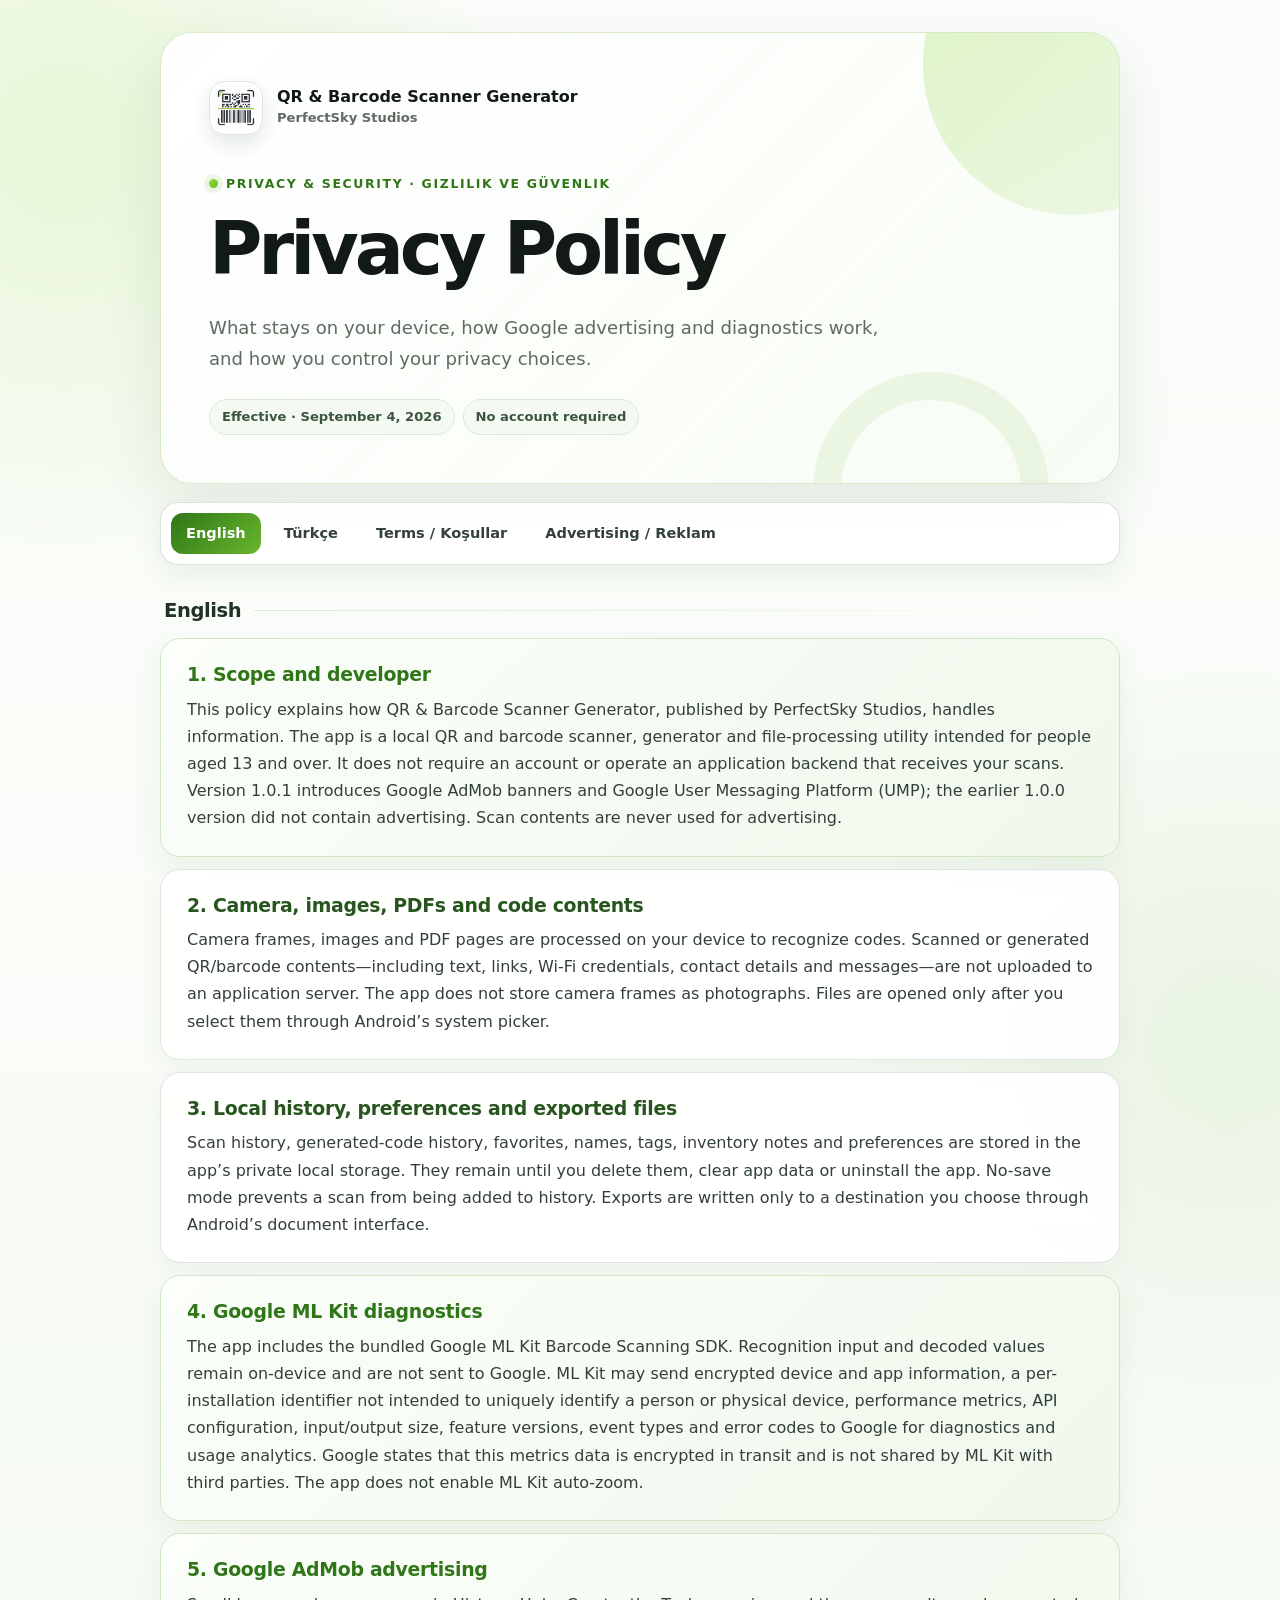
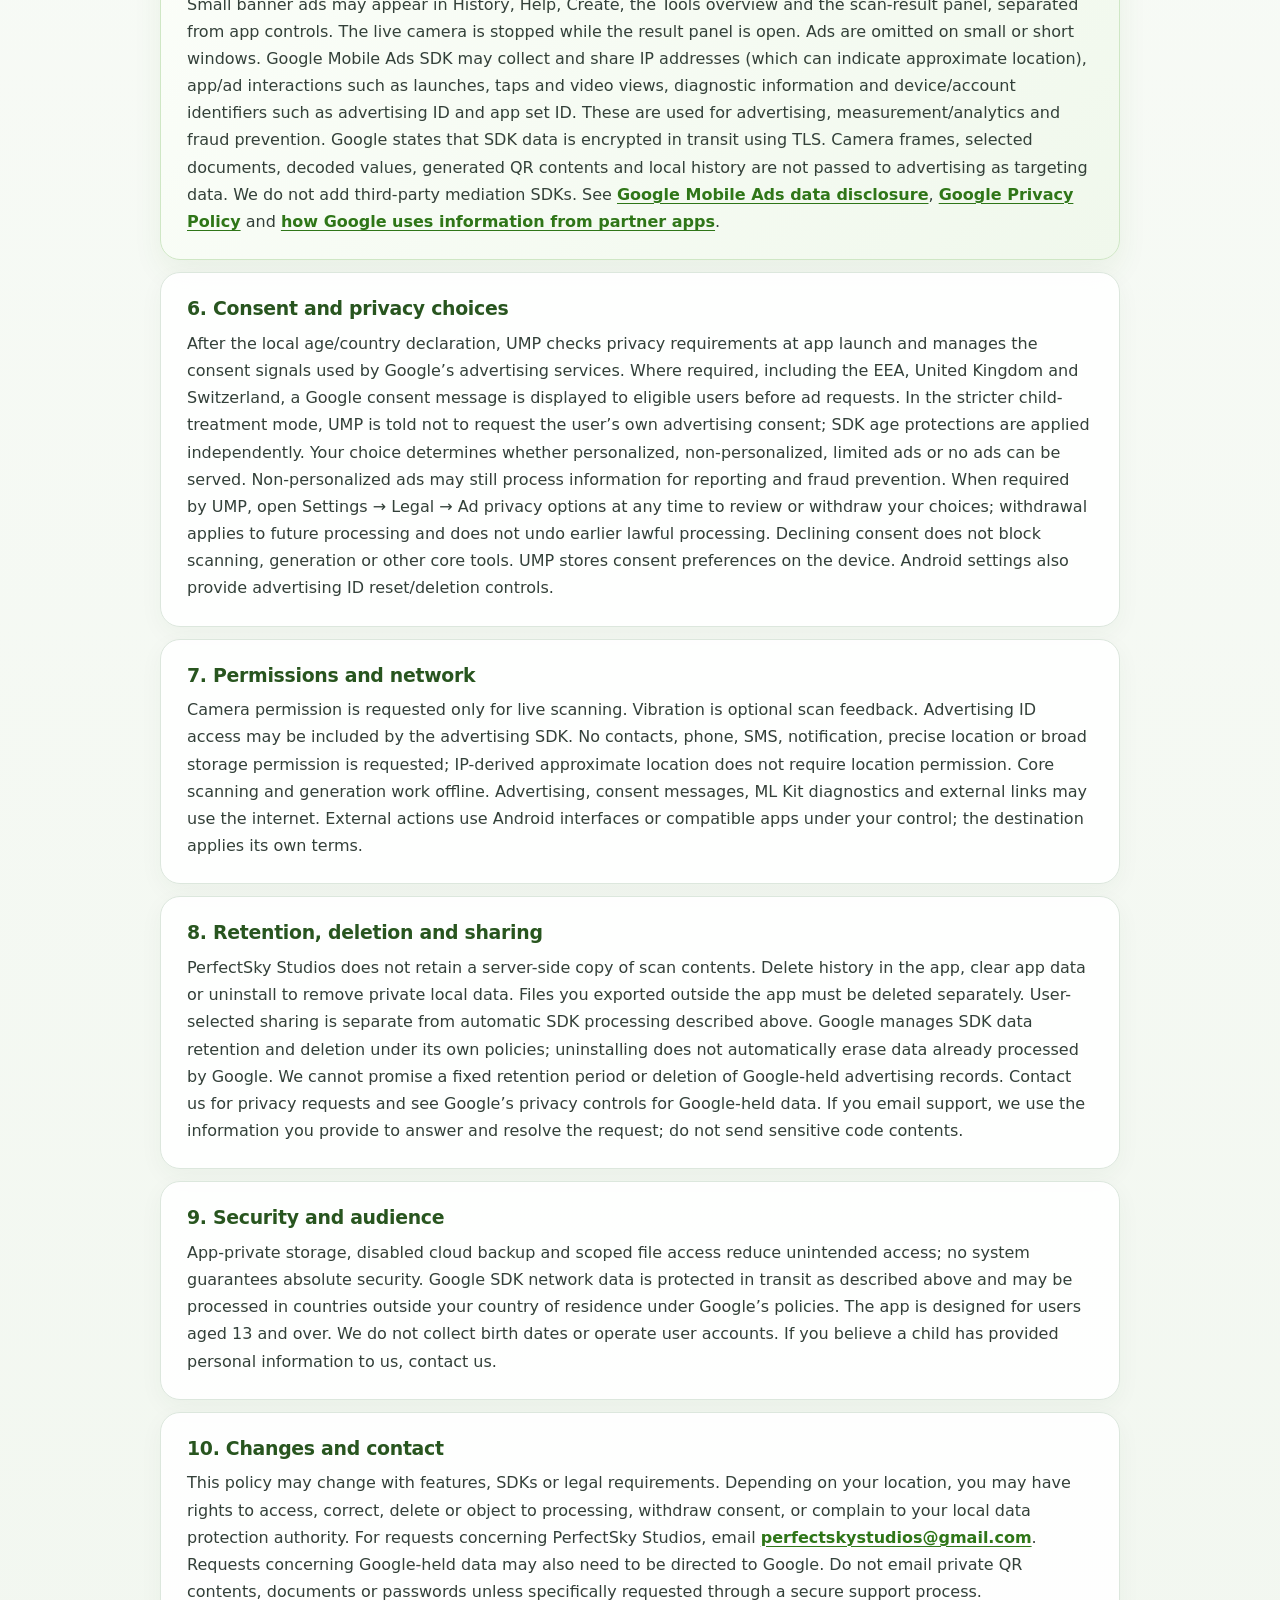
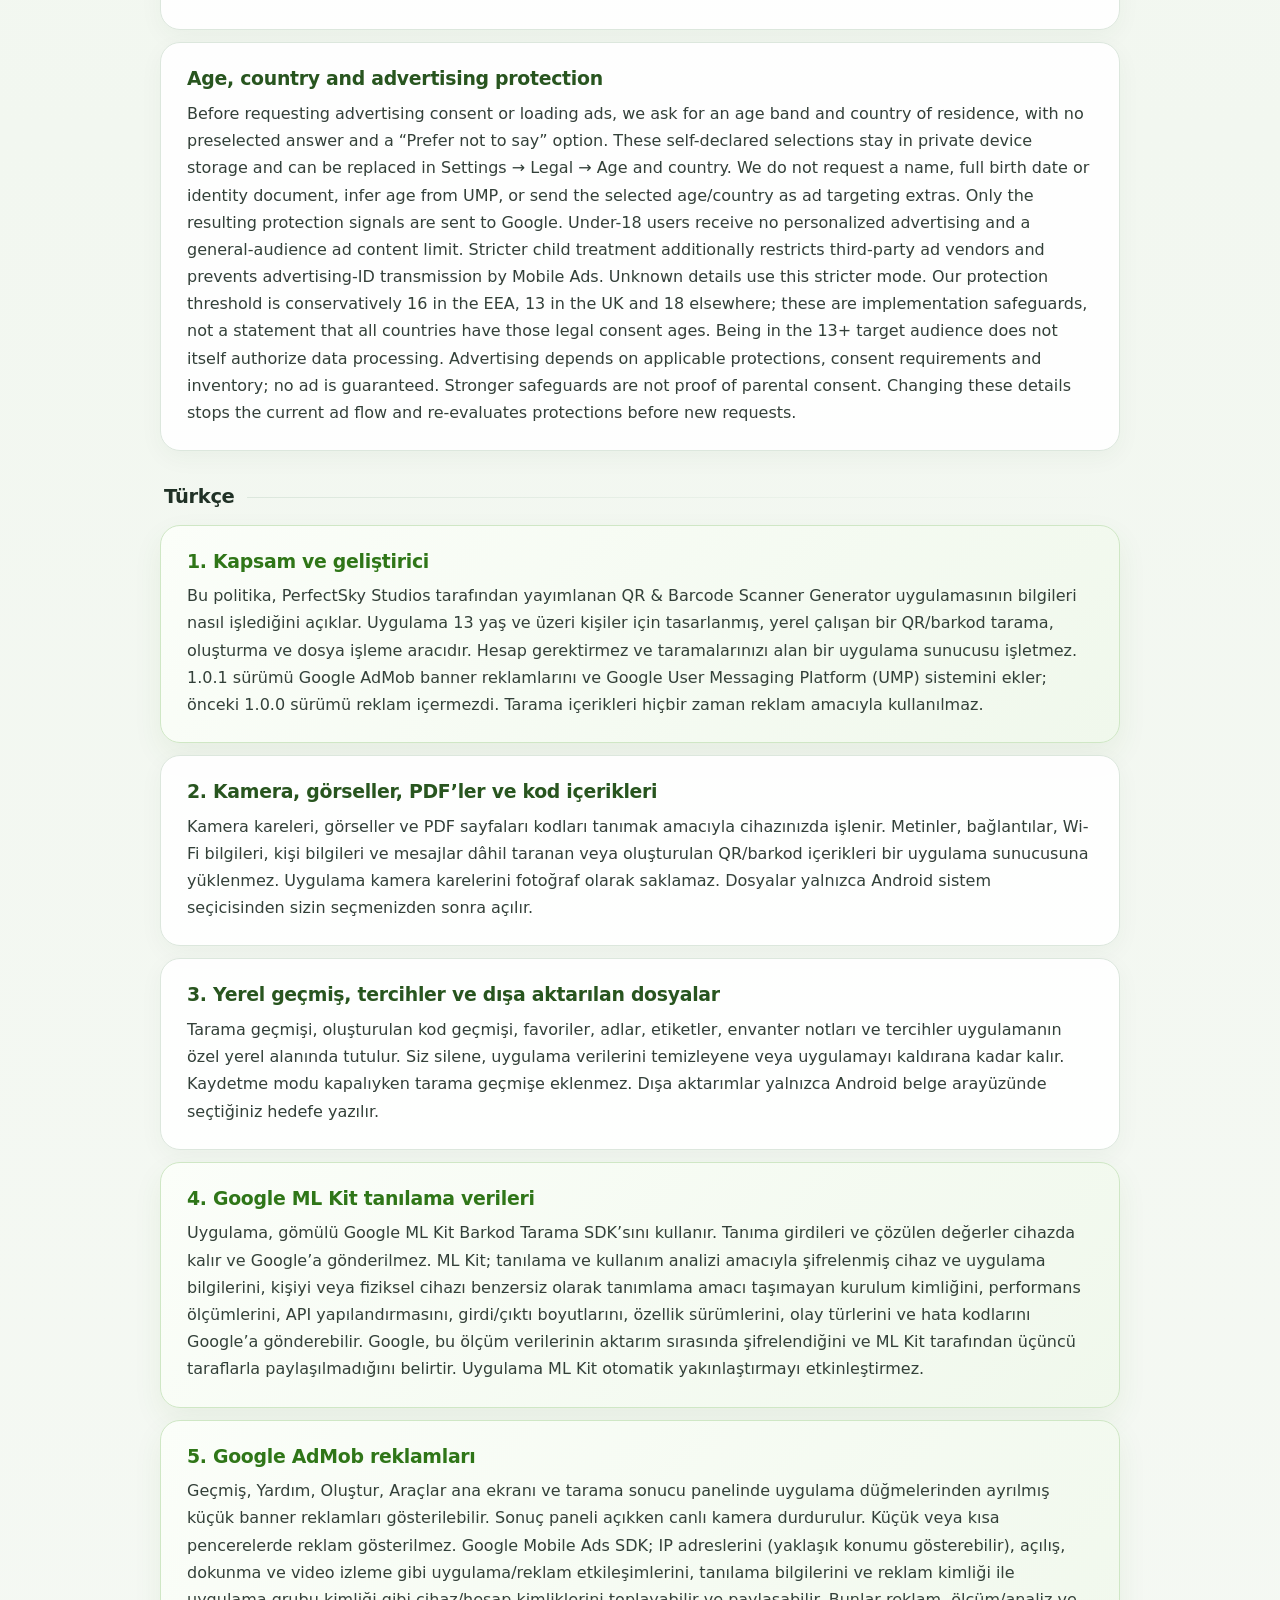
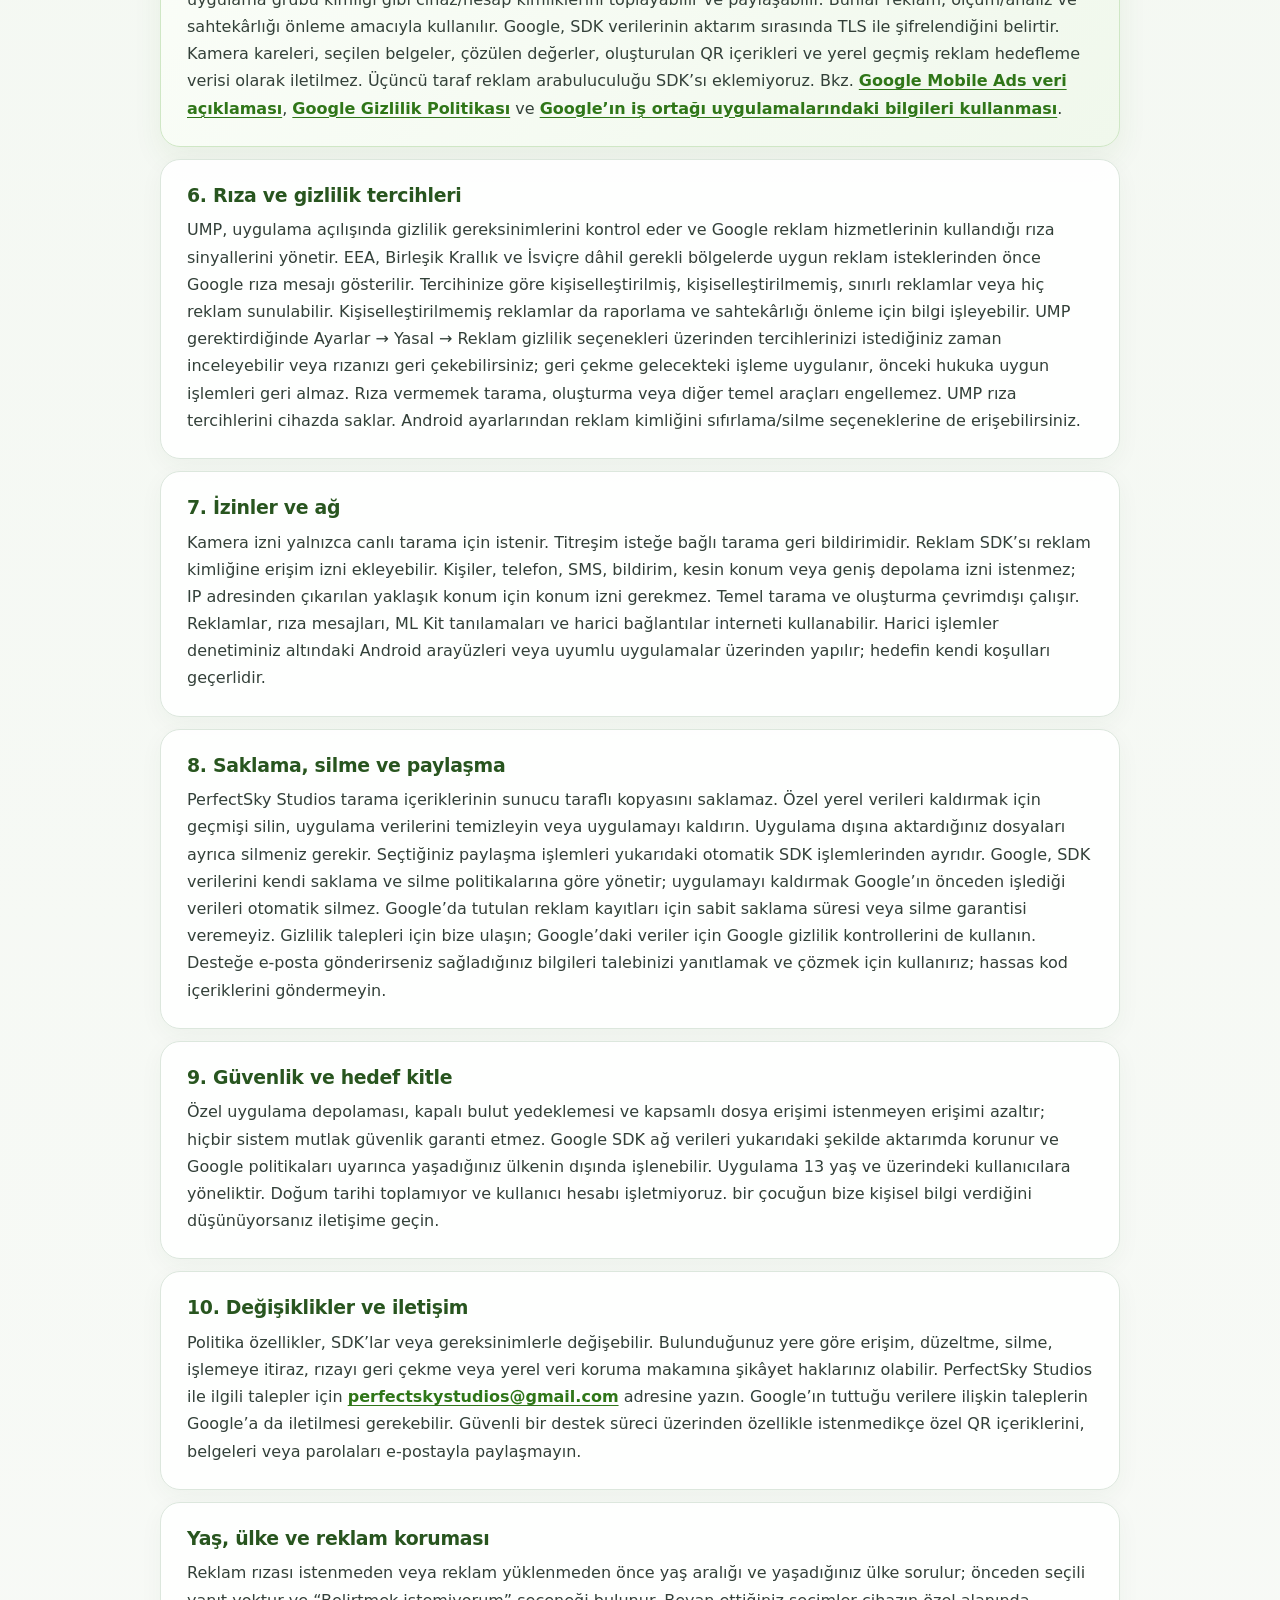
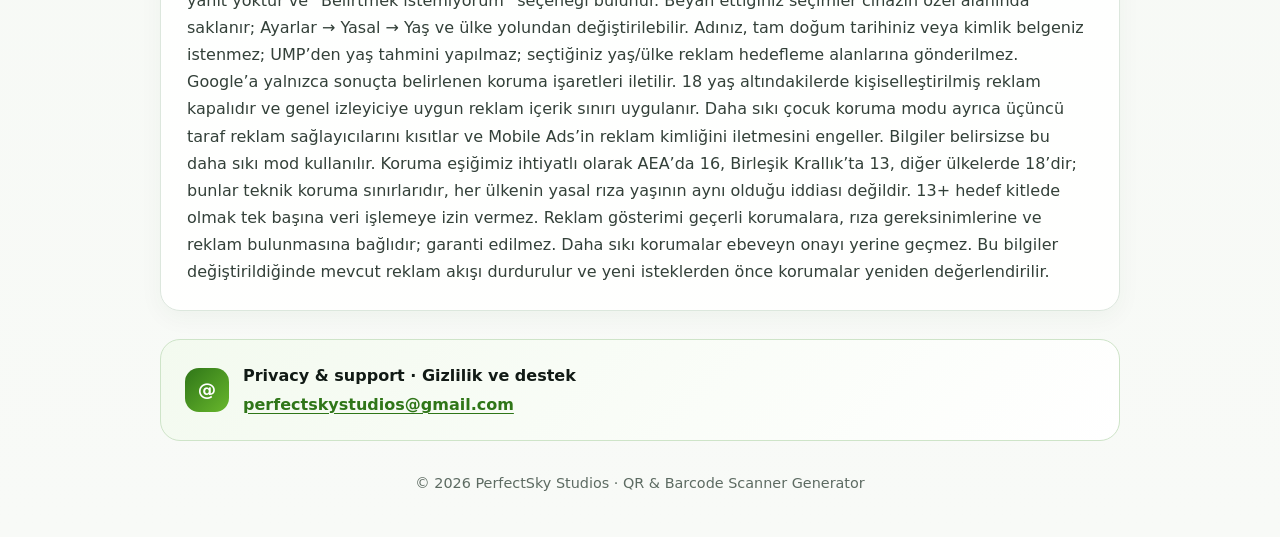
==== commit 1f3094ad: "Document 13+ audience and neutral age-country advertising safeguards" ====
--- a/index.html
+++ b/index.html
@@ -32,21 +32,22 @@
 
   <div id="english" class="language-block" lang="en">
     <h2 class="language-title">English</h2>
-    <section class="notice"><h2>1. Scope and developer</h2><p>This policy explains how QR &amp; Barcode Scanner Generator, published by PerfectSky Studios, handles information. The app is a local QR and barcode scanner, generator and file-processing utility intended for people aged 16 and over. It does not require an account or operate an application backend that receives your scans. Version 1.0.1 introduces Google AdMob banners and Google User Messaging Platform (UMP); the earlier 1.0.0 version did not contain advertising. Scan contents are never used for advertising.</p></section>
+    <section class="notice"><h2>1. Scope and developer</h2><p>This policy explains how QR &amp; Barcode Scanner Generator, published by PerfectSky Studios, handles information. The app is a local QR and barcode scanner, generator and file-processing utility intended for people aged 13 and over. It does not require an account or operate an application backend that receives your scans. Version 1.0.1 introduces Google AdMob banners and Google User Messaging Platform (UMP); the earlier 1.0.0 version did not contain advertising. Scan contents are never used for advertising.</p></section>
     <section><h2>2. Camera, images, PDFs and code contents</h2><p>Camera frames, images and PDF pages are processed on your device to recognize codes. Scanned or generated QR/barcode contents—including text, links, Wi-Fi credentials, contact details and messages—are not uploaded to an application server. The app does not store camera frames as photographs. Files are opened only after you select them through Android’s system picker.</p></section>
     <section><h2>3. Local history, preferences and exported files</h2><p>Scan history, generated-code history, favorites, names, tags, inventory notes and preferences are stored in the app’s private local storage. They remain until you delete them, clear app data or uninstall the app. No-save mode prevents a scan from being added to history. Exports are written only to a destination you choose through Android’s document interface.</p></section>
     <section class="notice"><h2>4. Google ML Kit diagnostics</h2><p>The app includes the bundled Google ML Kit Barcode Scanning SDK. Recognition input and decoded values remain on-device and are not sent to Google. ML Kit may send encrypted device and app information, a per-installation identifier not intended to uniquely identify a person or physical device, performance metrics, API configuration, input/output size, feature versions, event types and error codes to Google for diagnostics and usage analytics. Google states that this metrics data is encrypted in transit and is not shared by ML Kit with third parties. The app does not enable ML Kit auto-zoom.</p></section>
     <section class="notice"><h2>5. Google AdMob advertising</h2><p>Small banner ads may appear in History, Help, Create, the Tools overview and the scan-result panel, separated from app controls. The live camera is stopped while the result panel is open. Ads are omitted on small or short windows. Google Mobile Ads SDK may collect and share IP addresses (which can indicate approximate location), app/ad interactions such as launches, taps and video views, diagnostic information and device/account identifiers such as advertising ID and app set ID. These are used for advertising, measurement/analytics and fraud prevention. Google states that SDK data is encrypted in transit using TLS. Camera frames, selected documents, decoded values, generated QR contents and local history are not passed to advertising as targeting data. We do not add third-party mediation SDKs. See <a href="https://developers.google.com/admob/android/privacy/play-data-disclosure">Google Mobile Ads data disclosure</a>, <a href="https://policies.google.com/privacy">Google Privacy Policy</a> and <a href="https://policies.google.com/technologies/partner-sites">how Google uses information from partner apps</a>.</p></section>
-    <section><h2>6. Consent and privacy choices</h2><p>UMP checks privacy requirements at app launch and manages the consent signals used by Google’s advertising services. Where required, including the EEA, United Kingdom and Switzerland, a Google consent message is displayed before eligible ad requests. Your choice determines whether personalized, non-personalized, limited ads or no ads can be served. Non-personalized ads may still process information for reporting and fraud prevention. When required by UMP, open Settings → Legal → Ad privacy options at any time to review or withdraw your choices; withdrawal applies to future processing and does not undo earlier lawful processing. Declining consent does not block scanning, generation or other core tools. UMP stores consent preferences on the device. Android settings also provide advertising ID reset/deletion controls.</p></section>
+    <section><h2>6. Consent and privacy choices</h2><p>After the local age/country declaration, UMP checks privacy requirements at app launch and manages the consent signals used by Google’s advertising services. Where required, including the EEA, United Kingdom and Switzerland, a Google consent message is displayed to eligible users before ad requests. In the stricter child-treatment mode, UMP is told not to request the user’s own advertising consent; SDK age protections are applied independently. Your choice determines whether personalized, non-personalized, limited ads or no ads can be served. Non-personalized ads may still process information for reporting and fraud prevention. When required by UMP, open Settings → Legal → Ad privacy options at any time to review or withdraw your choices; withdrawal applies to future processing and does not undo earlier lawful processing. Declining consent does not block scanning, generation or other core tools. UMP stores consent preferences on the device. Android settings also provide advertising ID reset/deletion controls.</p></section>
     <section><h2>7. Permissions and network</h2><p>Camera permission is requested only for live scanning. Vibration is optional scan feedback. Advertising ID access may be included by the advertising SDK. No contacts, phone, SMS, notification, precise location or broad storage permission is requested; IP-derived approximate location does not require location permission. Core scanning and generation work offline. Advertising, consent messages, ML Kit diagnostics and external links may use the internet. External actions use Android interfaces or compatible apps under your control; the destination applies its own terms.</p></section>
     <section><h2>8. Retention, deletion and sharing</h2><p>PerfectSky Studios does not retain a server-side copy of scan contents. Delete history in the app, clear app data or uninstall to remove private local data. Files you exported outside the app must be deleted separately. User-selected sharing is separate from automatic SDK processing described above. Google manages SDK data retention and deletion under its own policies; uninstalling does not automatically erase data already processed by Google. We cannot promise a fixed retention period or deletion of Google-held advertising records. Contact us for privacy requests and see Google’s privacy controls for Google-held data. If you email support, we use the information you provide to answer and resolve the request; do not send sensitive code contents.</p></section>
-    <section><h2>9. Security and audience</h2><p>App-private storage, disabled cloud backup and scoped file access reduce unintended access; no system guarantees absolute security. Google SDK network data is protected in transit as described above and may be processed in countries outside your country of residence under Google’s policies. The app is designed for users aged 16 and over, not for children. We do not collect birth dates or operate user accounts. If you believe a person under 16 has provided personal information to us, contact us.</p></section>
+    <section><h2>9. Security and audience</h2><p>App-private storage, disabled cloud backup and scoped file access reduce unintended access; no system guarantees absolute security. Google SDK network data is protected in transit as described above and may be processed in countries outside your country of residence under Google’s policies. The app is designed for users aged 13 and over. We do not collect birth dates or operate user accounts. If you believe a child has provided personal information to us, contact us.</p></section>
     <section><h2>10. Changes and contact</h2><p>This policy may change with features, SDKs or legal requirements. Depending on your location, you may have rights to access, correct, delete or object to processing, withdraw consent, or complain to your local data protection authority. For requests concerning PerfectSky Studios, email <a href="mailto:perfectskystudios@gmail.com">perfectskystudios@gmail.com</a>. Requests concerning Google-held data may also need to be directed to Google. Do not email private QR contents, documents or passwords unless specifically requested through a secure support process.</p></section>
+    <section><h2>Age, country and advertising protection</h2><p>Before requesting advertising consent or loading ads, we ask for an age band and country of residence, with no preselected answer and a “Prefer not to say” option. These self-declared selections stay in private device storage and can be replaced in Settings → Legal → Age and country. We do not request a name, full birth date or identity document, infer age from UMP, or send the selected age/country as ad targeting extras. Only the resulting protection signals are sent to Google. Under-18 users receive no personalized advertising and a general-audience ad content limit. Stricter child treatment additionally restricts third-party ad vendors and prevents advertising-ID transmission by Mobile Ads. Unknown details use this stricter mode. Our protection threshold is conservatively 16 in the EEA, 13 in the UK and 18 elsewhere; these are implementation safeguards, not a statement that all countries have those legal consent ages. Being in the 13+ target audience does not itself authorize data processing. Advertising depends on applicable protections, consent requirements and inventory; no ad is guaranteed. Stronger safeguards are not proof of parental consent. Changing these details stops the current ad flow and re-evaluates protections before new requests.</p></section>
   </div>
 
   <div id="turkce" class="language-block" lang="tr">
     <h2 class="language-title">Türkçe</h2>
-    <section class="notice"><h2>1. Kapsam ve geliştirici</h2><p>Bu politika, PerfectSky Studios tarafından yayımlanan QR &amp; Barcode Scanner Generator uygulamasının bilgileri nasıl işlediğini açıklar. Uygulama 16 yaş ve üzeri kişiler için tasarlanmış, yerel çalışan bir QR/barkod tarama, oluşturma ve dosya işleme aracıdır. Hesap gerektirmez ve taramalarınızı alan bir uygulama sunucusu işletmez. 1.0.1 sürümü Google AdMob banner reklamlarını ve Google User Messaging Platform (UMP) sistemini ekler; önceki 1.0.0 sürümü reklam içermezdi. Tarama içerikleri hiçbir zaman reklam amacıyla kullanılmaz.</p></section>
+    <section class="notice"><h2>1. Kapsam ve geliştirici</h2><p>Bu politika, PerfectSky Studios tarafından yayımlanan QR &amp; Barcode Scanner Generator uygulamasının bilgileri nasıl işlediğini açıklar. Uygulama 13 yaş ve üzeri kişiler için tasarlanmış, yerel çalışan bir QR/barkod tarama, oluşturma ve dosya işleme aracıdır. Hesap gerektirmez ve taramalarınızı alan bir uygulama sunucusu işletmez. 1.0.1 sürümü Google AdMob banner reklamlarını ve Google User Messaging Platform (UMP) sistemini ekler; önceki 1.0.0 sürümü reklam içermezdi. Tarama içerikleri hiçbir zaman reklam amacıyla kullanılmaz.</p></section>
     <section><h2>2. Kamera, görseller, PDF’ler ve kod içerikleri</h2><p>Kamera kareleri, görseller ve PDF sayfaları kodları tanımak amacıyla cihazınızda işlenir. Metinler, bağlantılar, Wi-Fi bilgileri, kişi bilgileri ve mesajlar dâhil taranan veya oluşturulan QR/barkod içerikleri bir uygulama sunucusuna yüklenmez. Uygulama kamera karelerini fotoğraf olarak saklamaz. Dosyalar yalnızca Android sistem seçicisinden sizin seçmenizden sonra açılır.</p></section>
     <section><h2>3. Yerel geçmiş, tercihler ve dışa aktarılan dosyalar</h2><p>Tarama geçmişi, oluşturulan kod geçmişi, favoriler, adlar, etiketler, envanter notları ve tercihler uygulamanın özel yerel alanında tutulur. Siz silene, uygulama verilerini temizleyene veya uygulamayı kaldırana kadar kalır. Kaydetme modu kapalıyken tarama geçmişe eklenmez. Dışa aktarımlar yalnızca Android belge arayüzünde seçtiğiniz hedefe yazılır.</p></section>
     <section class="notice"><h2>4. Google ML Kit tanılama verileri</h2><p>Uygulama, gömülü Google ML Kit Barkod Tarama SDK’sını kullanır. Tanıma girdileri ve çözülen değerler cihazda kalır ve Google’a gönderilmez. ML Kit; tanılama ve kullanım analizi amacıyla şifrelenmiş cihaz ve uygulama bilgilerini, kişiyi veya fiziksel cihazı benzersiz olarak tanımlama amacı taşımayan kurulum kimliğini, performans ölçümlerini, API yapılandırmasını, girdi/çıktı boyutlarını, özellik sürümlerini, olay türlerini ve hata kodlarını Google’a gönderebilir. Google, bu ölçüm verilerinin aktarım sırasında şifrelendiğini ve ML Kit tarafından üçüncü taraflarla paylaşılmadığını belirtir. Uygulama ML Kit otomatik yakınlaştırmayı etkinleştirmez.</p></section>
@@ -54,8 +55,9 @@
     <section><h2>6. Rıza ve gizlilik tercihleri</h2><p>UMP, uygulama açılışında gizlilik gereksinimlerini kontrol eder ve Google reklam hizmetlerinin kullandığı rıza sinyallerini yönetir. EEA, Birleşik Krallık ve İsviçre dâhil gerekli bölgelerde uygun reklam isteklerinden önce Google rıza mesajı gösterilir. Tercihinize göre kişiselleştirilmiş, kişiselleştirilmemiş, sınırlı reklamlar veya hiç reklam sunulabilir. Kişiselleştirilmemiş reklamlar da raporlama ve sahtekârlığı önleme için bilgi işleyebilir. UMP gerektirdiğinde Ayarlar → Yasal → Reklam gizlilik seçenekleri üzerinden tercihlerinizi istediğiniz zaman inceleyebilir veya rızanızı geri çekebilirsiniz; geri çekme gelecekteki işleme uygulanır, önceki hukuka uygun işlemleri geri almaz. Rıza vermemek tarama, oluşturma veya diğer temel araçları engellemez. UMP rıza tercihlerini cihazda saklar. Android ayarlarından reklam kimliğini sıfırlama/silme seçeneklerine de erişebilirsiniz.</p></section>
     <section><h2>7. İzinler ve ağ</h2><p>Kamera izni yalnızca canlı tarama için istenir. Titreşim isteğe bağlı tarama geri bildirimidir. Reklam SDK’sı reklam kimliğine erişim izni ekleyebilir. Kişiler, telefon, SMS, bildirim, kesin konum veya geniş depolama izni istenmez; IP adresinden çıkarılan yaklaşık konum için konum izni gerekmez. Temel tarama ve oluşturma çevrimdışı çalışır. Reklamlar, rıza mesajları, ML Kit tanılamaları ve harici bağlantılar interneti kullanabilir. Harici işlemler denetiminiz altındaki Android arayüzleri veya uyumlu uygulamalar üzerinden yapılır; hedefin kendi koşulları geçerlidir.</p></section>
     <section><h2>8. Saklama, silme ve paylaşma</h2><p>PerfectSky Studios tarama içeriklerinin sunucu taraflı kopyasını saklamaz. Özel yerel verileri kaldırmak için geçmişi silin, uygulama verilerini temizleyin veya uygulamayı kaldırın. Uygulama dışına aktardığınız dosyaları ayrıca silmeniz gerekir. Seçtiğiniz paylaşma işlemleri yukarıdaki otomatik SDK işlemlerinden ayrıdır. Google, SDK verilerini kendi saklama ve silme politikalarına göre yönetir; uygulamayı kaldırmak Google’ın önceden işlediği verileri otomatik silmez. Google’da tutulan reklam kayıtları için sabit saklama süresi veya silme garantisi veremeyiz. Gizlilik talepleri için bize ulaşın; Google’daki veriler için Google gizlilik kontrollerini de kullanın. Desteğe e-posta gönderirseniz sağladığınız bilgileri talebinizi yanıtlamak ve çözmek için kullanırız; hassas kod içeriklerini göndermeyin.</p></section>
-    <section><h2>9. Güvenlik ve hedef kitle</h2><p>Özel uygulama depolaması, kapalı bulut yedeklemesi ve kapsamlı dosya erişimi istenmeyen erişimi azaltır; hiçbir sistem mutlak güvenlik garanti etmez. Google SDK ağ verileri yukarıdaki şekilde aktarımda korunur ve Google politikaları uyarınca yaşadığınız ülkenin dışında işlenebilir. Uygulama çocuklara değil, 16 yaş ve üzerindeki kullanıcılara yöneliktir. Doğum tarihi toplamıyor ve kullanıcı hesabı işletmiyoruz. 16 yaşından küçük bir kişinin bize kişisel bilgi verdiğini düşünüyorsanız iletişime geçin.</p></section>
+    <section><h2>9. Güvenlik ve hedef kitle</h2><p>Özel uygulama depolaması, kapalı bulut yedeklemesi ve kapsamlı dosya erişimi istenmeyen erişimi azaltır; hiçbir sistem mutlak güvenlik garanti etmez. Google SDK ağ verileri yukarıdaki şekilde aktarımda korunur ve Google politikaları uyarınca yaşadığınız ülkenin dışında işlenebilir. Uygulama 13 yaş ve üzerindeki kullanıcılara yöneliktir. Doğum tarihi toplamıyor ve kullanıcı hesabı işletmiyoruz. bir çocuğun bize kişisel bilgi verdiğini düşünüyorsanız iletişime geçin.</p></section>
     <section><h2>10. Değişiklikler ve iletişim</h2><p>Politika özellikler, SDK’lar veya gereksinimlerle değişebilir. Bulunduğunuz yere göre erişim, düzeltme, silme, işlemeye itiraz, rızayı geri çekme veya yerel veri koruma makamına şikâyet haklarınız olabilir. PerfectSky Studios ile ilgili talepler için <a href="mailto:perfectskystudios@gmail.com">perfectskystudios@gmail.com</a> adresine yazın. Google’ın tuttuğu verilere ilişkin taleplerin Google’a da iletilmesi gerekebilir. Güvenli bir destek süreci üzerinden özellikle istenmedikçe özel QR içeriklerini, belgeleri veya parolaları e-postayla paylaşmayın.</p></section>
+    <section><h2>Yaş, ülke ve reklam koruması</h2><p>Reklam rızası istenmeden veya reklam yüklenmeden önce yaş aralığı ve yaşadığınız ülke sorulur; önceden seçili yanıt yoktur ve “Belirtmek istemiyorum” seçeneği bulunur. Beyan ettiğiniz seçimler cihazın özel alanında saklanır; Ayarlar → Yasal → Yaş ve ülke yolundan değiştirilebilir. Adınız, tam doğum tarihiniz veya kimlik belgeniz istenmez; UMP’den yaş tahmini yapılmaz; seçtiğiniz yaş/ülke reklam hedefleme alanlarına gönderilmez. Google’a yalnızca sonuçta belirlenen koruma işaretleri iletilir. 18 yaş altındakilerde kişiselleştirilmiş reklam kapalıdır ve genel izleyiciye uygun reklam içerik sınırı uygulanır. Daha sıkı çocuk koruma modu ayrıca üçüncü taraf reklam sağlayıcılarını kısıtlar ve Mobile Ads’in reklam kimliğini iletmesini engeller. Bilgiler belirsizse bu daha sıkı mod kullanılır. Koruma eşiğimiz ihtiyatlı olarak AEA’da 16, Birleşik Krallık’ta 13, diğer ülkelerde 18’dir; bunlar teknik koruma sınırlarıdır, her ülkenin yasal rıza yaşının aynı olduğu iddiası değildir. 13+ hedef kitlede olmak tek başına veri işlemeye izin vermez. Reklam gösterimi geçerli korumalara, rıza gereksinimlerine ve reklam bulunmasına bağlıdır; garanti edilmez. Daha sıkı korumalar ebeveyn onayı yerine geçmez. Bu bilgiler değiştirildiğinde mevcut reklam akışı durdurulur ve yeni isteklerden önce korumalar yeniden değerlendirilir.</p></section>
   </div>
 
   <aside class="contact-card" aria-label="Contact">
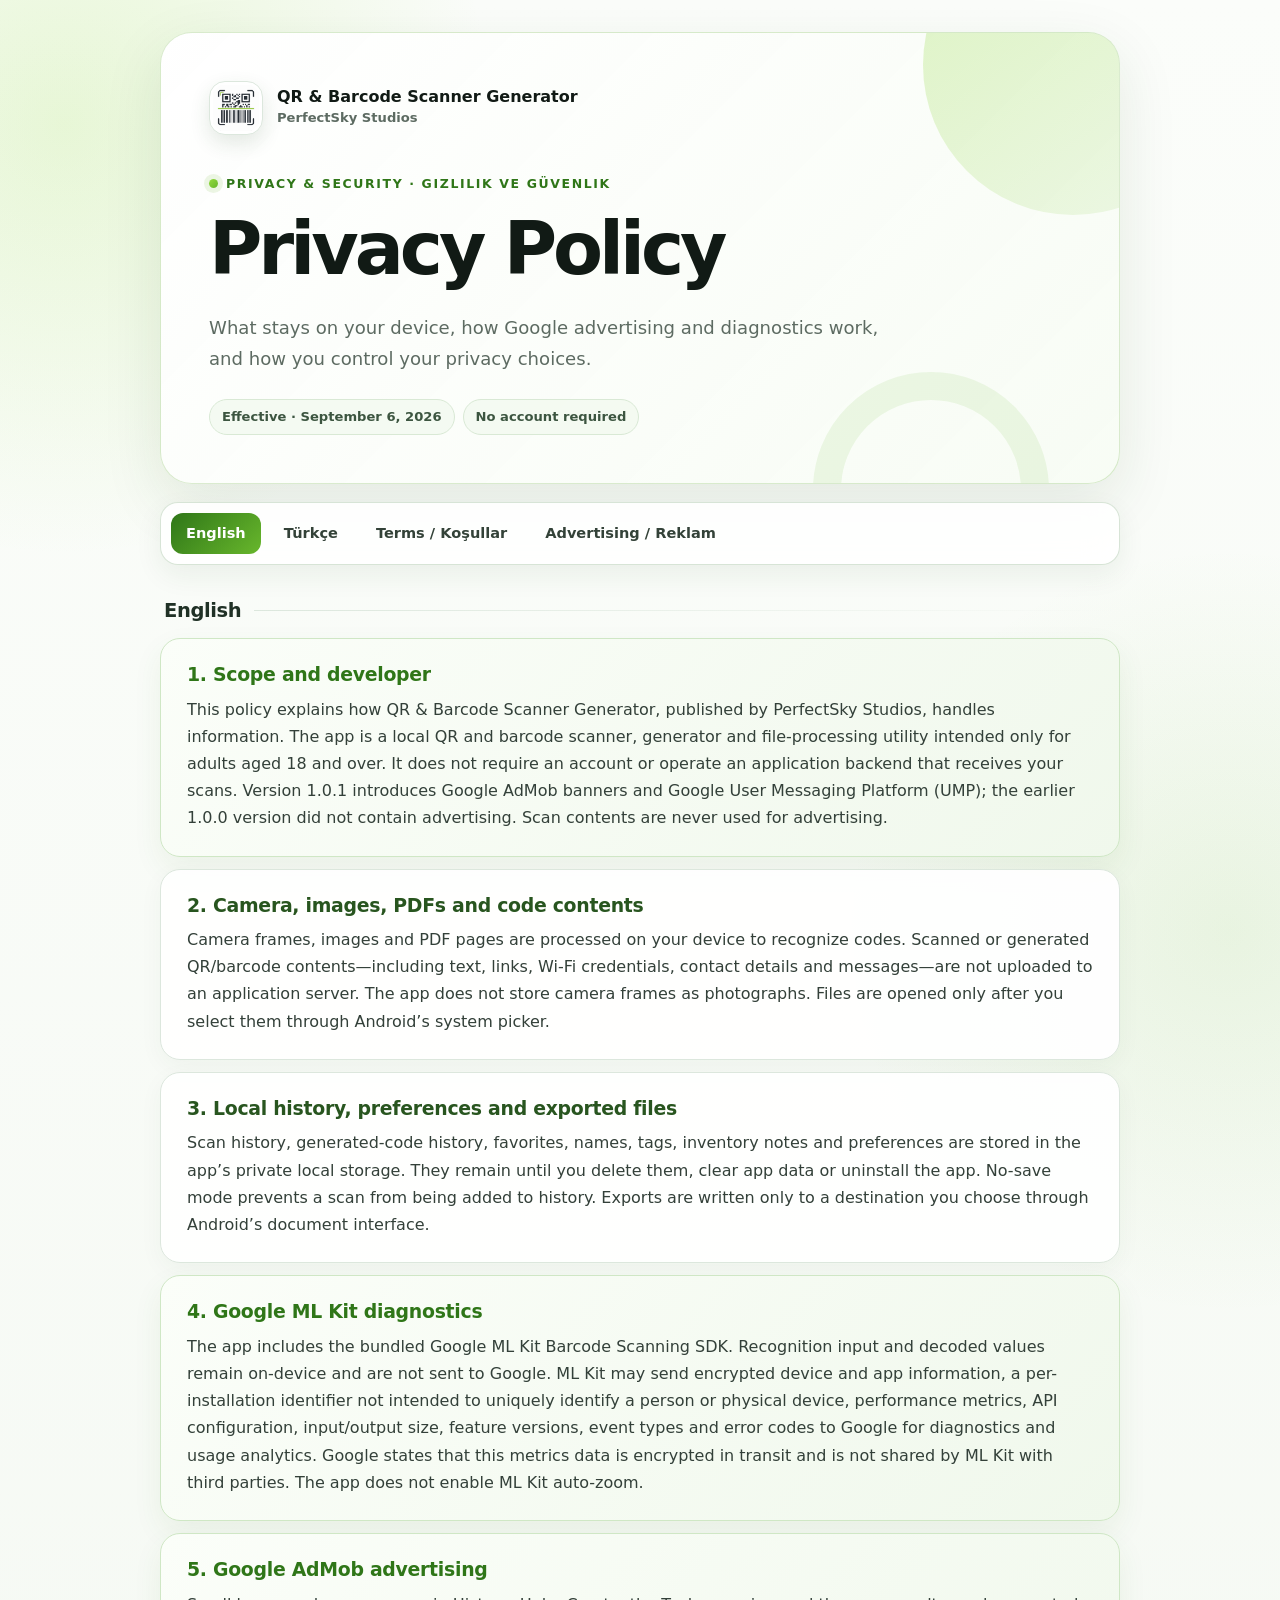
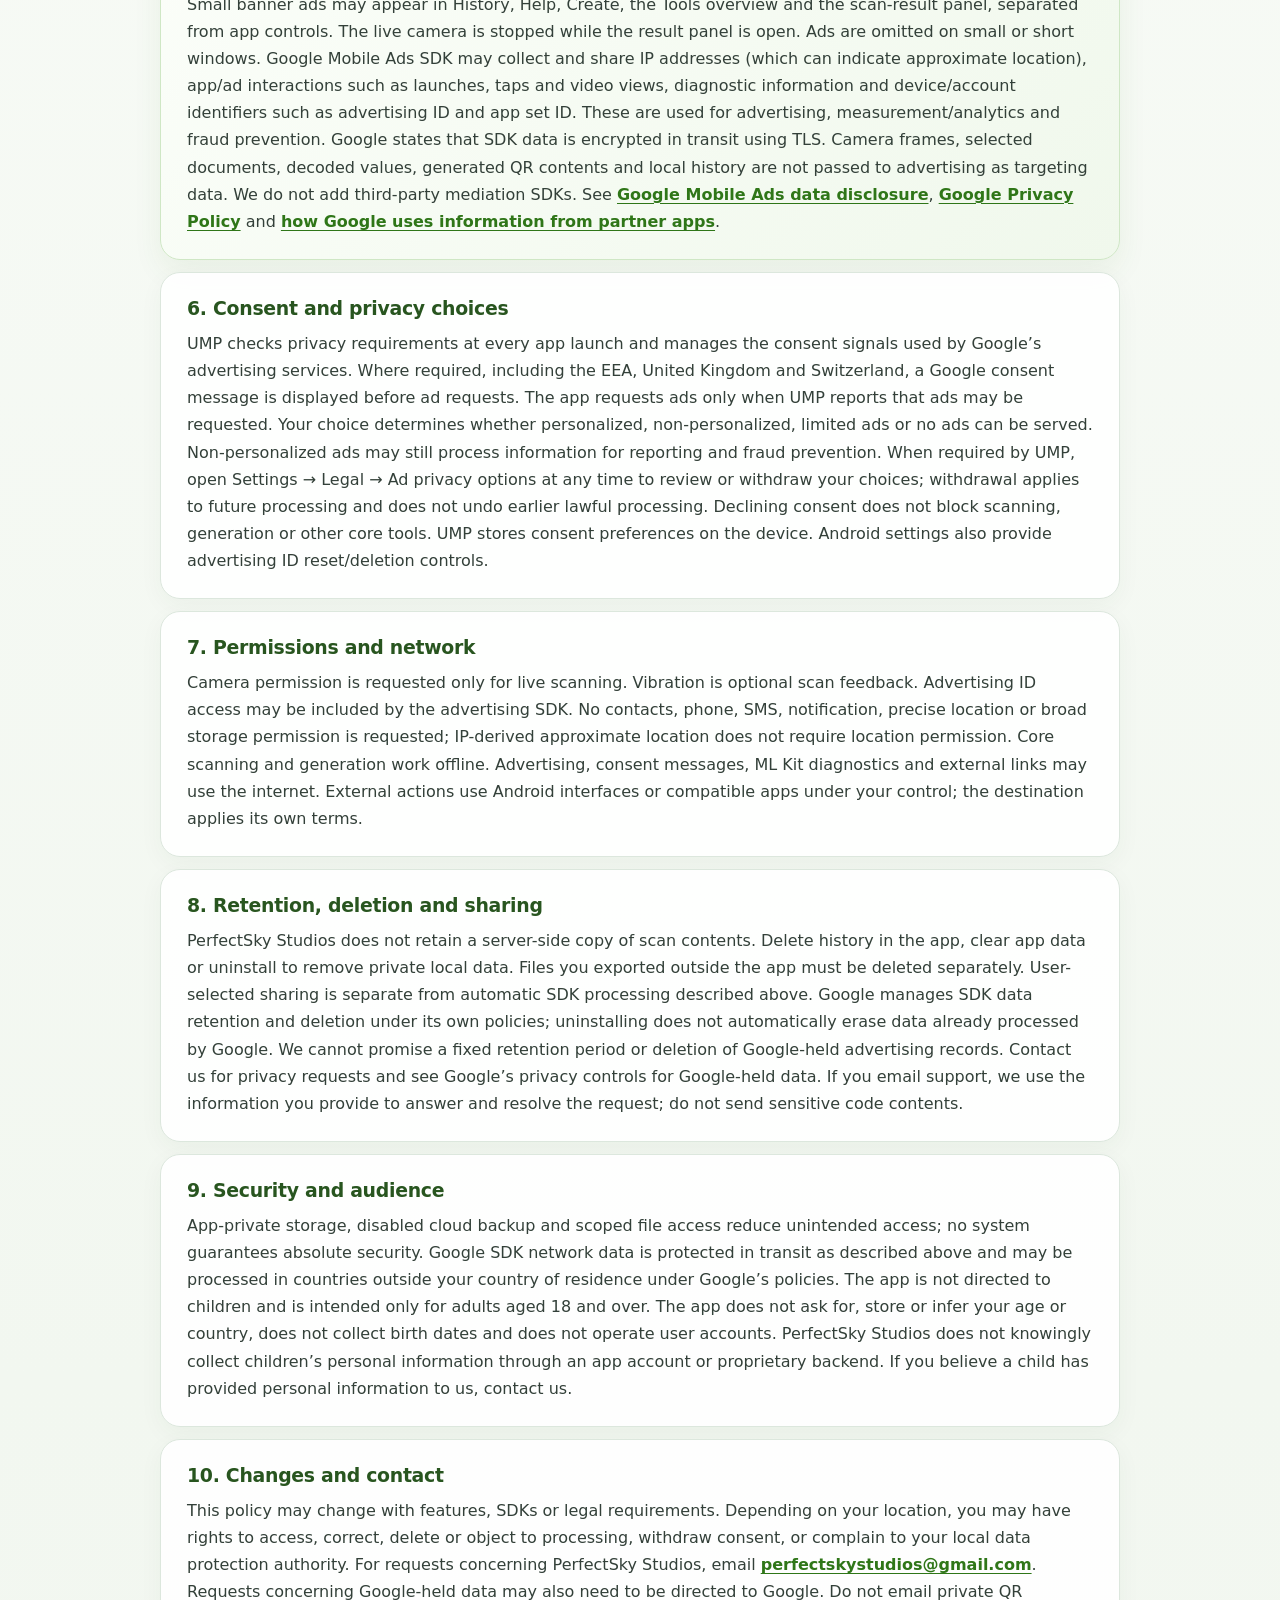
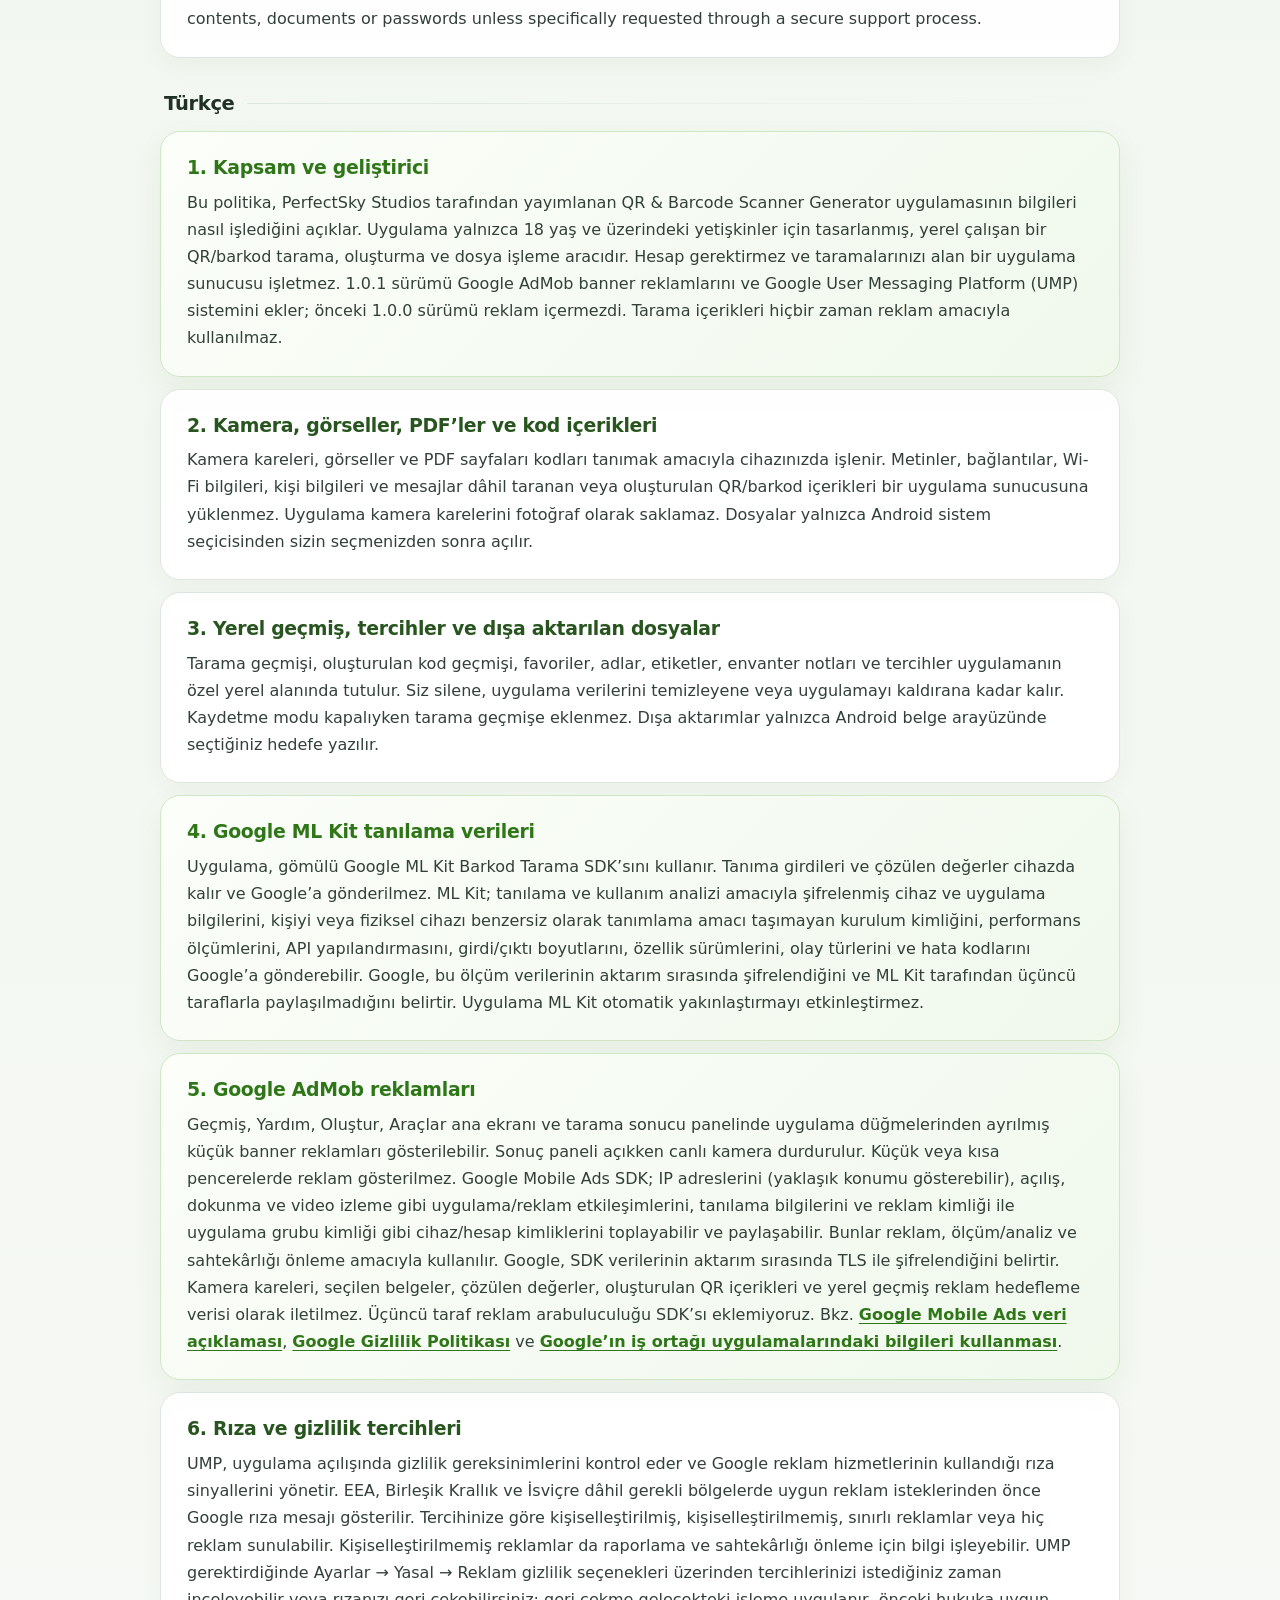
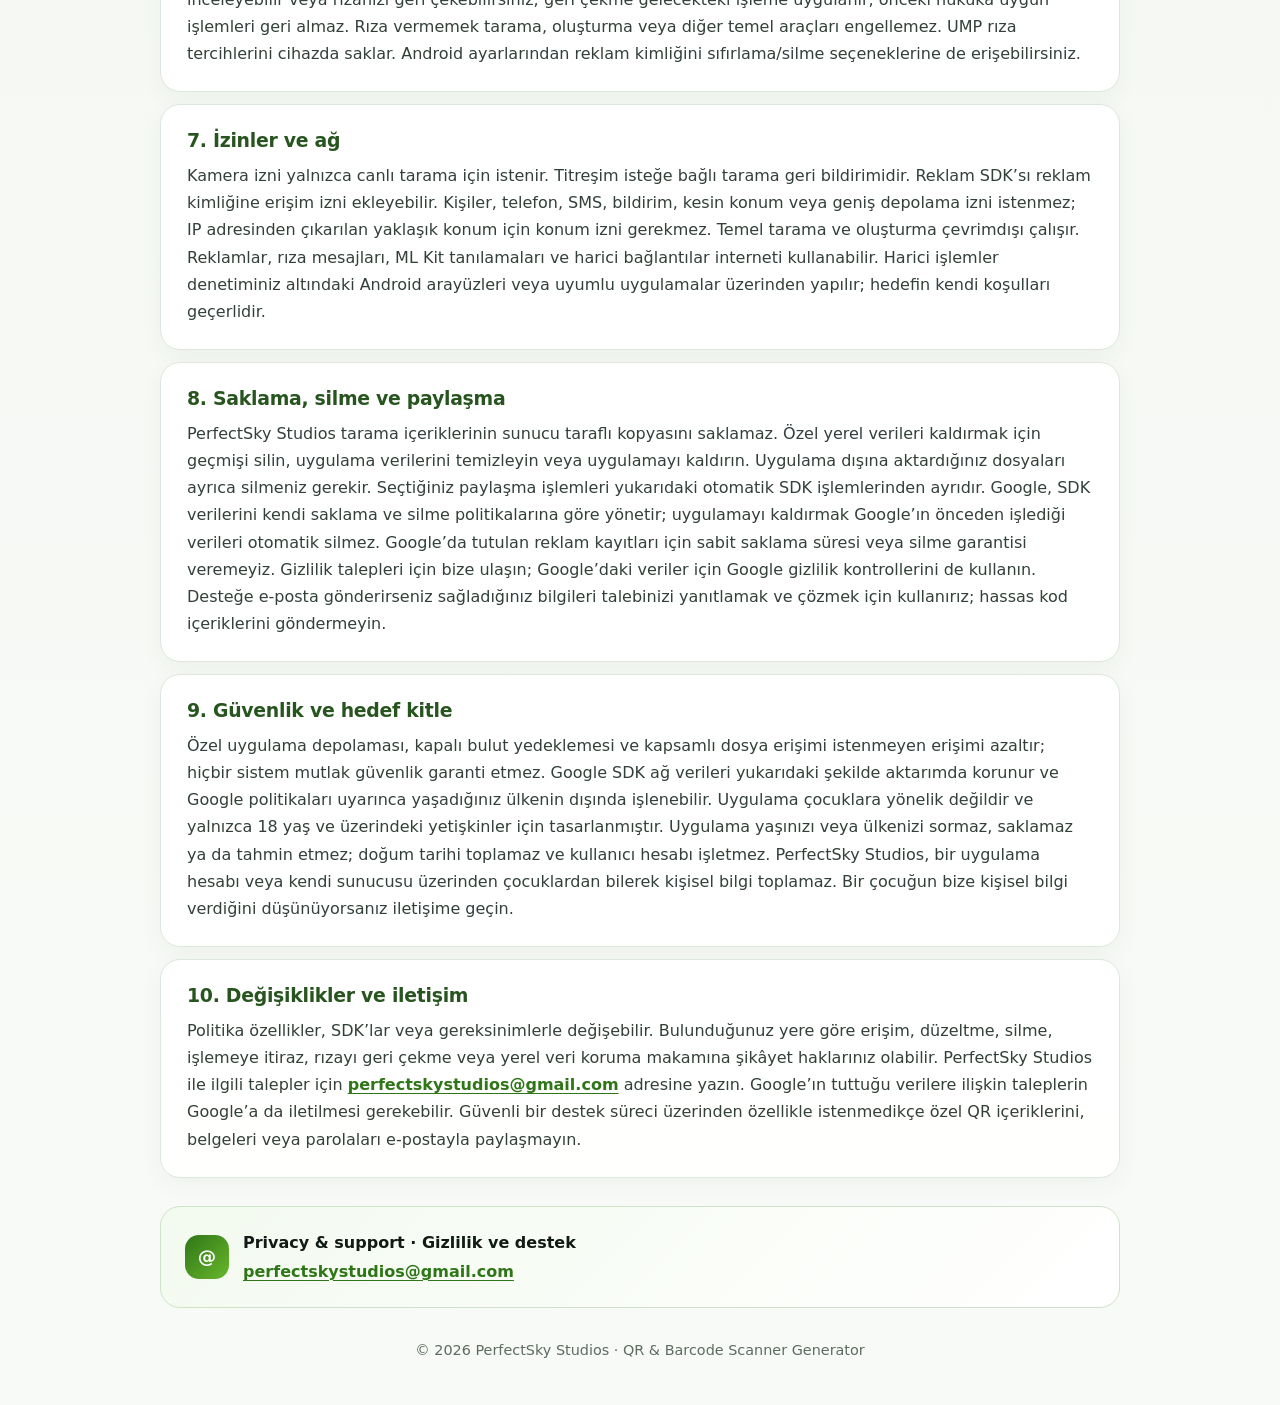
==== commit 90d59874: "Align legal policies with 18-plus audience" ====
--- a/index.html
+++ b/index.html
@@ -18,7 +18,7 @@
     <h1>Privacy Policy</h1>
     <p class="lead">What stays on your device, how Google advertising and diagnostics work, and how you control your privacy choices.</p>
     <div class="meta-row">
-      <span class="meta-pill">Effective · September 4, 2026</span>
+      <span class="meta-pill">Effective · September 6, 2026</span>
       <span class="meta-pill">No account required</span>
     </div>
   </header>
@@ -32,22 +32,21 @@
 
   <div id="english" class="language-block" lang="en">
     <h2 class="language-title">English</h2>
-    <section class="notice"><h2>1. Scope and developer</h2><p>This policy explains how QR &amp; Barcode Scanner Generator, published by PerfectSky Studios, handles information. The app is a local QR and barcode scanner, generator and file-processing utility intended for people aged 13 and over. It does not require an account or operate an application backend that receives your scans. Version 1.0.1 introduces Google AdMob banners and Google User Messaging Platform (UMP); the earlier 1.0.0 version did not contain advertising. Scan contents are never used for advertising.</p></section>
+    <section class="notice"><h2>1. Scope and developer</h2><p>This policy explains how QR &amp; Barcode Scanner Generator, published by PerfectSky Studios, handles information. The app is a local QR and barcode scanner, generator and file-processing utility intended only for adults aged 18 and over. It does not require an account or operate an application backend that receives your scans. Version 1.0.1 introduces Google AdMob banners and Google User Messaging Platform (UMP); the earlier 1.0.0 version did not contain advertising. Scan contents are never used for advertising.</p></section>
     <section><h2>2. Camera, images, PDFs and code contents</h2><p>Camera frames, images and PDF pages are processed on your device to recognize codes. Scanned or generated QR/barcode contents—including text, links, Wi-Fi credentials, contact details and messages—are not uploaded to an application server. The app does not store camera frames as photographs. Files are opened only after you select them through Android’s system picker.</p></section>
     <section><h2>3. Local history, preferences and exported files</h2><p>Scan history, generated-code history, favorites, names, tags, inventory notes and preferences are stored in the app’s private local storage. They remain until you delete them, clear app data or uninstall the app. No-save mode prevents a scan from being added to history. Exports are written only to a destination you choose through Android’s document interface.</p></section>
     <section class="notice"><h2>4. Google ML Kit diagnostics</h2><p>The app includes the bundled Google ML Kit Barcode Scanning SDK. Recognition input and decoded values remain on-device and are not sent to Google. ML Kit may send encrypted device and app information, a per-installation identifier not intended to uniquely identify a person or physical device, performance metrics, API configuration, input/output size, feature versions, event types and error codes to Google for diagnostics and usage analytics. Google states that this metrics data is encrypted in transit and is not shared by ML Kit with third parties. The app does not enable ML Kit auto-zoom.</p></section>
     <section class="notice"><h2>5. Google AdMob advertising</h2><p>Small banner ads may appear in History, Help, Create, the Tools overview and the scan-result panel, separated from app controls. The live camera is stopped while the result panel is open. Ads are omitted on small or short windows. Google Mobile Ads SDK may collect and share IP addresses (which can indicate approximate location), app/ad interactions such as launches, taps and video views, diagnostic information and device/account identifiers such as advertising ID and app set ID. These are used for advertising, measurement/analytics and fraud prevention. Google states that SDK data is encrypted in transit using TLS. Camera frames, selected documents, decoded values, generated QR contents and local history are not passed to advertising as targeting data. We do not add third-party mediation SDKs. See <a href="https://developers.google.com/admob/android/privacy/play-data-disclosure">Google Mobile Ads data disclosure</a>, <a href="https://policies.google.com/privacy">Google Privacy Policy</a> and <a href="https://policies.google.com/technologies/partner-sites">how Google uses information from partner apps</a>.</p></section>
-    <section><h2>6. Consent and privacy choices</h2><p>After the local age/country declaration, UMP checks privacy requirements at app launch and manages the consent signals used by Google’s advertising services. Where required, including the EEA, United Kingdom and Switzerland, a Google consent message is displayed to eligible users before ad requests. In the stricter child-treatment mode, UMP is told not to request the user’s own advertising consent; SDK age protections are applied independently. Your choice determines whether personalized, non-personalized, limited ads or no ads can be served. Non-personalized ads may still process information for reporting and fraud prevention. When required by UMP, open Settings → Legal → Ad privacy options at any time to review or withdraw your choices; withdrawal applies to future processing and does not undo earlier lawful processing. Declining consent does not block scanning, generation or other core tools. UMP stores consent preferences on the device. Android settings also provide advertising ID reset/deletion controls.</p></section>
+    <section><h2>6. Consent and privacy choices</h2><p>UMP checks privacy requirements at every app launch and manages the consent signals used by Google’s advertising services. Where required, including the EEA, United Kingdom and Switzerland, a Google consent message is displayed before ad requests. The app requests ads only when UMP reports that ads may be requested. Your choice determines whether personalized, non-personalized, limited ads or no ads can be served. Non-personalized ads may still process information for reporting and fraud prevention. When required by UMP, open Settings → Legal → Ad privacy options at any time to review or withdraw your choices; withdrawal applies to future processing and does not undo earlier lawful processing. Declining consent does not block scanning, generation or other core tools. UMP stores consent preferences on the device. Android settings also provide advertising ID reset/deletion controls.</p></section>
     <section><h2>7. Permissions and network</h2><p>Camera permission is requested only for live scanning. Vibration is optional scan feedback. Advertising ID access may be included by the advertising SDK. No contacts, phone, SMS, notification, precise location or broad storage permission is requested; IP-derived approximate location does not require location permission. Core scanning and generation work offline. Advertising, consent messages, ML Kit diagnostics and external links may use the internet. External actions use Android interfaces or compatible apps under your control; the destination applies its own terms.</p></section>
     <section><h2>8. Retention, deletion and sharing</h2><p>PerfectSky Studios does not retain a server-side copy of scan contents. Delete history in the app, clear app data or uninstall to remove private local data. Files you exported outside the app must be deleted separately. User-selected sharing is separate from automatic SDK processing described above. Google manages SDK data retention and deletion under its own policies; uninstalling does not automatically erase data already processed by Google. We cannot promise a fixed retention period or deletion of Google-held advertising records. Contact us for privacy requests and see Google’s privacy controls for Google-held data. If you email support, we use the information you provide to answer and resolve the request; do not send sensitive code contents.</p></section>
-    <section><h2>9. Security and audience</h2><p>App-private storage, disabled cloud backup and scoped file access reduce unintended access; no system guarantees absolute security. Google SDK network data is protected in transit as described above and may be processed in countries outside your country of residence under Google’s policies. The app is designed for users aged 13 and over. We do not collect birth dates or operate user accounts. If you believe a child has provided personal information to us, contact us.</p></section>
+    <section><h2>9. Security and audience</h2><p>App-private storage, disabled cloud backup and scoped file access reduce unintended access; no system guarantees absolute security. Google SDK network data is protected in transit as described above and may be processed in countries outside your country of residence under Google’s policies. The app is not directed to children and is intended only for adults aged 18 and over. The app does not ask for, store or infer your age or country, does not collect birth dates and does not operate user accounts. PerfectSky Studios does not knowingly collect children’s personal information through an app account or proprietary backend. If you believe a child has provided personal information to us, contact us.</p></section>
     <section><h2>10. Changes and contact</h2><p>This policy may change with features, SDKs or legal requirements. Depending on your location, you may have rights to access, correct, delete or object to processing, withdraw consent, or complain to your local data protection authority. For requests concerning PerfectSky Studios, email <a href="mailto:perfectskystudios@gmail.com">perfectskystudios@gmail.com</a>. Requests concerning Google-held data may also need to be directed to Google. Do not email private QR contents, documents or passwords unless specifically requested through a secure support process.</p></section>
-    <section><h2>Age, country and advertising protection</h2><p>Before requesting advertising consent or loading ads, we ask for an age band and country of residence, with no preselected answer and a “Prefer not to say” option. These self-declared selections stay in private device storage and can be replaced in Settings → Legal → Age and country. We do not request a name, full birth date or identity document, infer age from UMP, or send the selected age/country as ad targeting extras. Only the resulting protection signals are sent to Google. Under-18 users receive no personalized advertising and a general-audience ad content limit. Stricter child treatment additionally restricts third-party ad vendors and prevents advertising-ID transmission by Mobile Ads. Unknown details use this stricter mode. Our protection threshold is conservatively 16 in the EEA, 13 in the UK and 18 elsewhere; these are implementation safeguards, not a statement that all countries have those legal consent ages. Being in the 13+ target audience does not itself authorize data processing. Advertising depends on applicable protections, consent requirements and inventory; no ad is guaranteed. Stronger safeguards are not proof of parental consent. Changing these details stops the current ad flow and re-evaluates protections before new requests.</p></section>
   </div>
 
   <div id="turkce" class="language-block" lang="tr">
     <h2 class="language-title">Türkçe</h2>
-    <section class="notice"><h2>1. Kapsam ve geliştirici</h2><p>Bu politika, PerfectSky Studios tarafından yayımlanan QR &amp; Barcode Scanner Generator uygulamasının bilgileri nasıl işlediğini açıklar. Uygulama 13 yaş ve üzeri kişiler için tasarlanmış, yerel çalışan bir QR/barkod tarama, oluşturma ve dosya işleme aracıdır. Hesap gerektirmez ve taramalarınızı alan bir uygulama sunucusu işletmez. 1.0.1 sürümü Google AdMob banner reklamlarını ve Google User Messaging Platform (UMP) sistemini ekler; önceki 1.0.0 sürümü reklam içermezdi. Tarama içerikleri hiçbir zaman reklam amacıyla kullanılmaz.</p></section>
+    <section class="notice"><h2>1. Kapsam ve geliştirici</h2><p>Bu politika, PerfectSky Studios tarafından yayımlanan QR &amp; Barcode Scanner Generator uygulamasının bilgileri nasıl işlediğini açıklar. Uygulama yalnızca 18 yaş ve üzerindeki yetişkinler için tasarlanmış, yerel çalışan bir QR/barkod tarama, oluşturma ve dosya işleme aracıdır. Hesap gerektirmez ve taramalarınızı alan bir uygulama sunucusu işletmez. 1.0.1 sürümü Google AdMob banner reklamlarını ve Google User Messaging Platform (UMP) sistemini ekler; önceki 1.0.0 sürümü reklam içermezdi. Tarama içerikleri hiçbir zaman reklam amacıyla kullanılmaz.</p></section>
     <section><h2>2. Kamera, görseller, PDF’ler ve kod içerikleri</h2><p>Kamera kareleri, görseller ve PDF sayfaları kodları tanımak amacıyla cihazınızda işlenir. Metinler, bağlantılar, Wi-Fi bilgileri, kişi bilgileri ve mesajlar dâhil taranan veya oluşturulan QR/barkod içerikleri bir uygulama sunucusuna yüklenmez. Uygulama kamera karelerini fotoğraf olarak saklamaz. Dosyalar yalnızca Android sistem seçicisinden sizin seçmenizden sonra açılır.</p></section>
     <section><h2>3. Yerel geçmiş, tercihler ve dışa aktarılan dosyalar</h2><p>Tarama geçmişi, oluşturulan kod geçmişi, favoriler, adlar, etiketler, envanter notları ve tercihler uygulamanın özel yerel alanında tutulur. Siz silene, uygulama verilerini temizleyene veya uygulamayı kaldırana kadar kalır. Kaydetme modu kapalıyken tarama geçmişe eklenmez. Dışa aktarımlar yalnızca Android belge arayüzünde seçtiğiniz hedefe yazılır.</p></section>
     <section class="notice"><h2>4. Google ML Kit tanılama verileri</h2><p>Uygulama, gömülü Google ML Kit Barkod Tarama SDK’sını kullanır. Tanıma girdileri ve çözülen değerler cihazda kalır ve Google’a gönderilmez. ML Kit; tanılama ve kullanım analizi amacıyla şifrelenmiş cihaz ve uygulama bilgilerini, kişiyi veya fiziksel cihazı benzersiz olarak tanımlama amacı taşımayan kurulum kimliğini, performans ölçümlerini, API yapılandırmasını, girdi/çıktı boyutlarını, özellik sürümlerini, olay türlerini ve hata kodlarını Google’a gönderebilir. Google, bu ölçüm verilerinin aktarım sırasında şifrelendiğini ve ML Kit tarafından üçüncü taraflarla paylaşılmadığını belirtir. Uygulama ML Kit otomatik yakınlaştırmayı etkinleştirmez.</p></section>
@@ -55,9 +54,8 @@
     <section><h2>6. Rıza ve gizlilik tercihleri</h2><p>UMP, uygulama açılışında gizlilik gereksinimlerini kontrol eder ve Google reklam hizmetlerinin kullandığı rıza sinyallerini yönetir. EEA, Birleşik Krallık ve İsviçre dâhil gerekli bölgelerde uygun reklam isteklerinden önce Google rıza mesajı gösterilir. Tercihinize göre kişiselleştirilmiş, kişiselleştirilmemiş, sınırlı reklamlar veya hiç reklam sunulabilir. Kişiselleştirilmemiş reklamlar da raporlama ve sahtekârlığı önleme için bilgi işleyebilir. UMP gerektirdiğinde Ayarlar → Yasal → Reklam gizlilik seçenekleri üzerinden tercihlerinizi istediğiniz zaman inceleyebilir veya rızanızı geri çekebilirsiniz; geri çekme gelecekteki işleme uygulanır, önceki hukuka uygun işlemleri geri almaz. Rıza vermemek tarama, oluşturma veya diğer temel araçları engellemez. UMP rıza tercihlerini cihazda saklar. Android ayarlarından reklam kimliğini sıfırlama/silme seçeneklerine de erişebilirsiniz.</p></section>
     <section><h2>7. İzinler ve ağ</h2><p>Kamera izni yalnızca canlı tarama için istenir. Titreşim isteğe bağlı tarama geri bildirimidir. Reklam SDK’sı reklam kimliğine erişim izni ekleyebilir. Kişiler, telefon, SMS, bildirim, kesin konum veya geniş depolama izni istenmez; IP adresinden çıkarılan yaklaşık konum için konum izni gerekmez. Temel tarama ve oluşturma çevrimdışı çalışır. Reklamlar, rıza mesajları, ML Kit tanılamaları ve harici bağlantılar interneti kullanabilir. Harici işlemler denetiminiz altındaki Android arayüzleri veya uyumlu uygulamalar üzerinden yapılır; hedefin kendi koşulları geçerlidir.</p></section>
     <section><h2>8. Saklama, silme ve paylaşma</h2><p>PerfectSky Studios tarama içeriklerinin sunucu taraflı kopyasını saklamaz. Özel yerel verileri kaldırmak için geçmişi silin, uygulama verilerini temizleyin veya uygulamayı kaldırın. Uygulama dışına aktardığınız dosyaları ayrıca silmeniz gerekir. Seçtiğiniz paylaşma işlemleri yukarıdaki otomatik SDK işlemlerinden ayrıdır. Google, SDK verilerini kendi saklama ve silme politikalarına göre yönetir; uygulamayı kaldırmak Google’ın önceden işlediği verileri otomatik silmez. Google’da tutulan reklam kayıtları için sabit saklama süresi veya silme garantisi veremeyiz. Gizlilik talepleri için bize ulaşın; Google’daki veriler için Google gizlilik kontrollerini de kullanın. Desteğe e-posta gönderirseniz sağladığınız bilgileri talebinizi yanıtlamak ve çözmek için kullanırız; hassas kod içeriklerini göndermeyin.</p></section>
-    <section><h2>9. Güvenlik ve hedef kitle</h2><p>Özel uygulama depolaması, kapalı bulut yedeklemesi ve kapsamlı dosya erişimi istenmeyen erişimi azaltır; hiçbir sistem mutlak güvenlik garanti etmez. Google SDK ağ verileri yukarıdaki şekilde aktarımda korunur ve Google politikaları uyarınca yaşadığınız ülkenin dışında işlenebilir. Uygulama 13 yaş ve üzerindeki kullanıcılara yöneliktir. Doğum tarihi toplamıyor ve kullanıcı hesabı işletmiyoruz. bir çocuğun bize kişisel bilgi verdiğini düşünüyorsanız iletişime geçin.</p></section>
+    <section><h2>9. Güvenlik ve hedef kitle</h2><p>Özel uygulama depolaması, kapalı bulut yedeklemesi ve kapsamlı dosya erişimi istenmeyen erişimi azaltır; hiçbir sistem mutlak güvenlik garanti etmez. Google SDK ağ verileri yukarıdaki şekilde aktarımda korunur ve Google politikaları uyarınca yaşadığınız ülkenin dışında işlenebilir. Uygulama çocuklara yönelik değildir ve yalnızca 18 yaş ve üzerindeki yetişkinler için tasarlanmıştır. Uygulama yaşınızı veya ülkenizi sormaz, saklamaz ya da tahmin etmez; doğum tarihi toplamaz ve kullanıcı hesabı işletmez. PerfectSky Studios, bir uygulama hesabı veya kendi sunucusu üzerinden çocuklardan bilerek kişisel bilgi toplamaz. Bir çocuğun bize kişisel bilgi verdiğini düşünüyorsanız iletişime geçin.</p></section>
     <section><h2>10. Değişiklikler ve iletişim</h2><p>Politika özellikler, SDK’lar veya gereksinimlerle değişebilir. Bulunduğunuz yere göre erişim, düzeltme, silme, işlemeye itiraz, rızayı geri çekme veya yerel veri koruma makamına şikâyet haklarınız olabilir. PerfectSky Studios ile ilgili talepler için <a href="mailto:perfectskystudios@gmail.com">perfectskystudios@gmail.com</a> adresine yazın. Google’ın tuttuğu verilere ilişkin taleplerin Google’a da iletilmesi gerekebilir. Güvenli bir destek süreci üzerinden özellikle istenmedikçe özel QR içeriklerini, belgeleri veya parolaları e-postayla paylaşmayın.</p></section>
-    <section><h2>Yaş, ülke ve reklam koruması</h2><p>Reklam rızası istenmeden veya reklam yüklenmeden önce yaş aralığı ve yaşadığınız ülke sorulur; önceden seçili yanıt yoktur ve “Belirtmek istemiyorum” seçeneği bulunur. Beyan ettiğiniz seçimler cihazın özel alanında saklanır; Ayarlar → Yasal → Yaş ve ülke yolundan değiştirilebilir. Adınız, tam doğum tarihiniz veya kimlik belgeniz istenmez; UMP’den yaş tahmini yapılmaz; seçtiğiniz yaş/ülke reklam hedefleme alanlarına gönderilmez. Google’a yalnızca sonuçta belirlenen koruma işaretleri iletilir. 18 yaş altındakilerde kişiselleştirilmiş reklam kapalıdır ve genel izleyiciye uygun reklam içerik sınırı uygulanır. Daha sıkı çocuk koruma modu ayrıca üçüncü taraf reklam sağlayıcılarını kısıtlar ve Mobile Ads’in reklam kimliğini iletmesini engeller. Bilgiler belirsizse bu daha sıkı mod kullanılır. Koruma eşiğimiz ihtiyatlı olarak AEA’da 16, Birleşik Krallık’ta 13, diğer ülkelerde 18’dir; bunlar teknik koruma sınırlarıdır, her ülkenin yasal rıza yaşının aynı olduğu iddiası değildir. 13+ hedef kitlede olmak tek başına veri işlemeye izin vermez. Reklam gösterimi geçerli korumalara, rıza gereksinimlerine ve reklam bulunmasına bağlıdır; garanti edilmez. Daha sıkı korumalar ebeveyn onayı yerine geçmez. Bu bilgiler değiştirildiğinde mevcut reklam akışı durdurulur ve yeni isteklerden önce korumalar yeniden değerlendirilir.</p></section>
   </div>
 
   <aside class="contact-card" aria-label="Contact">
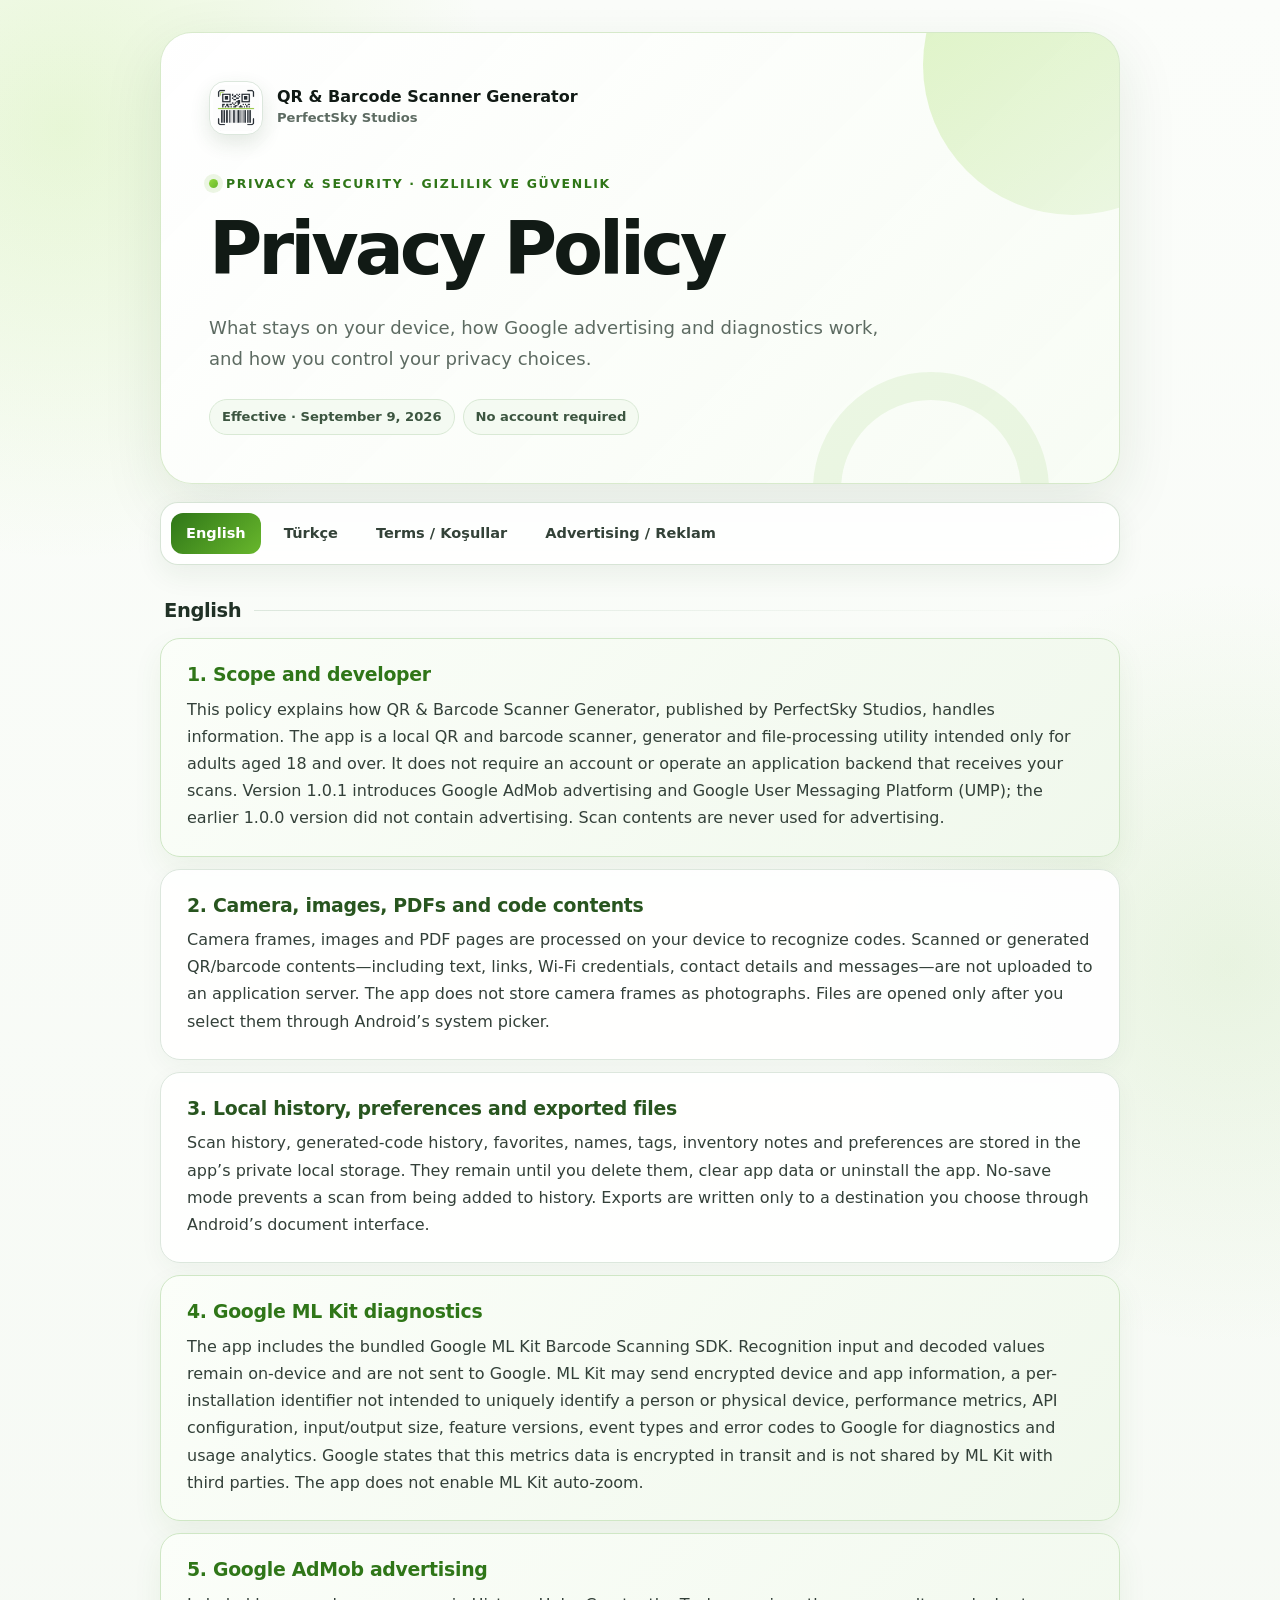
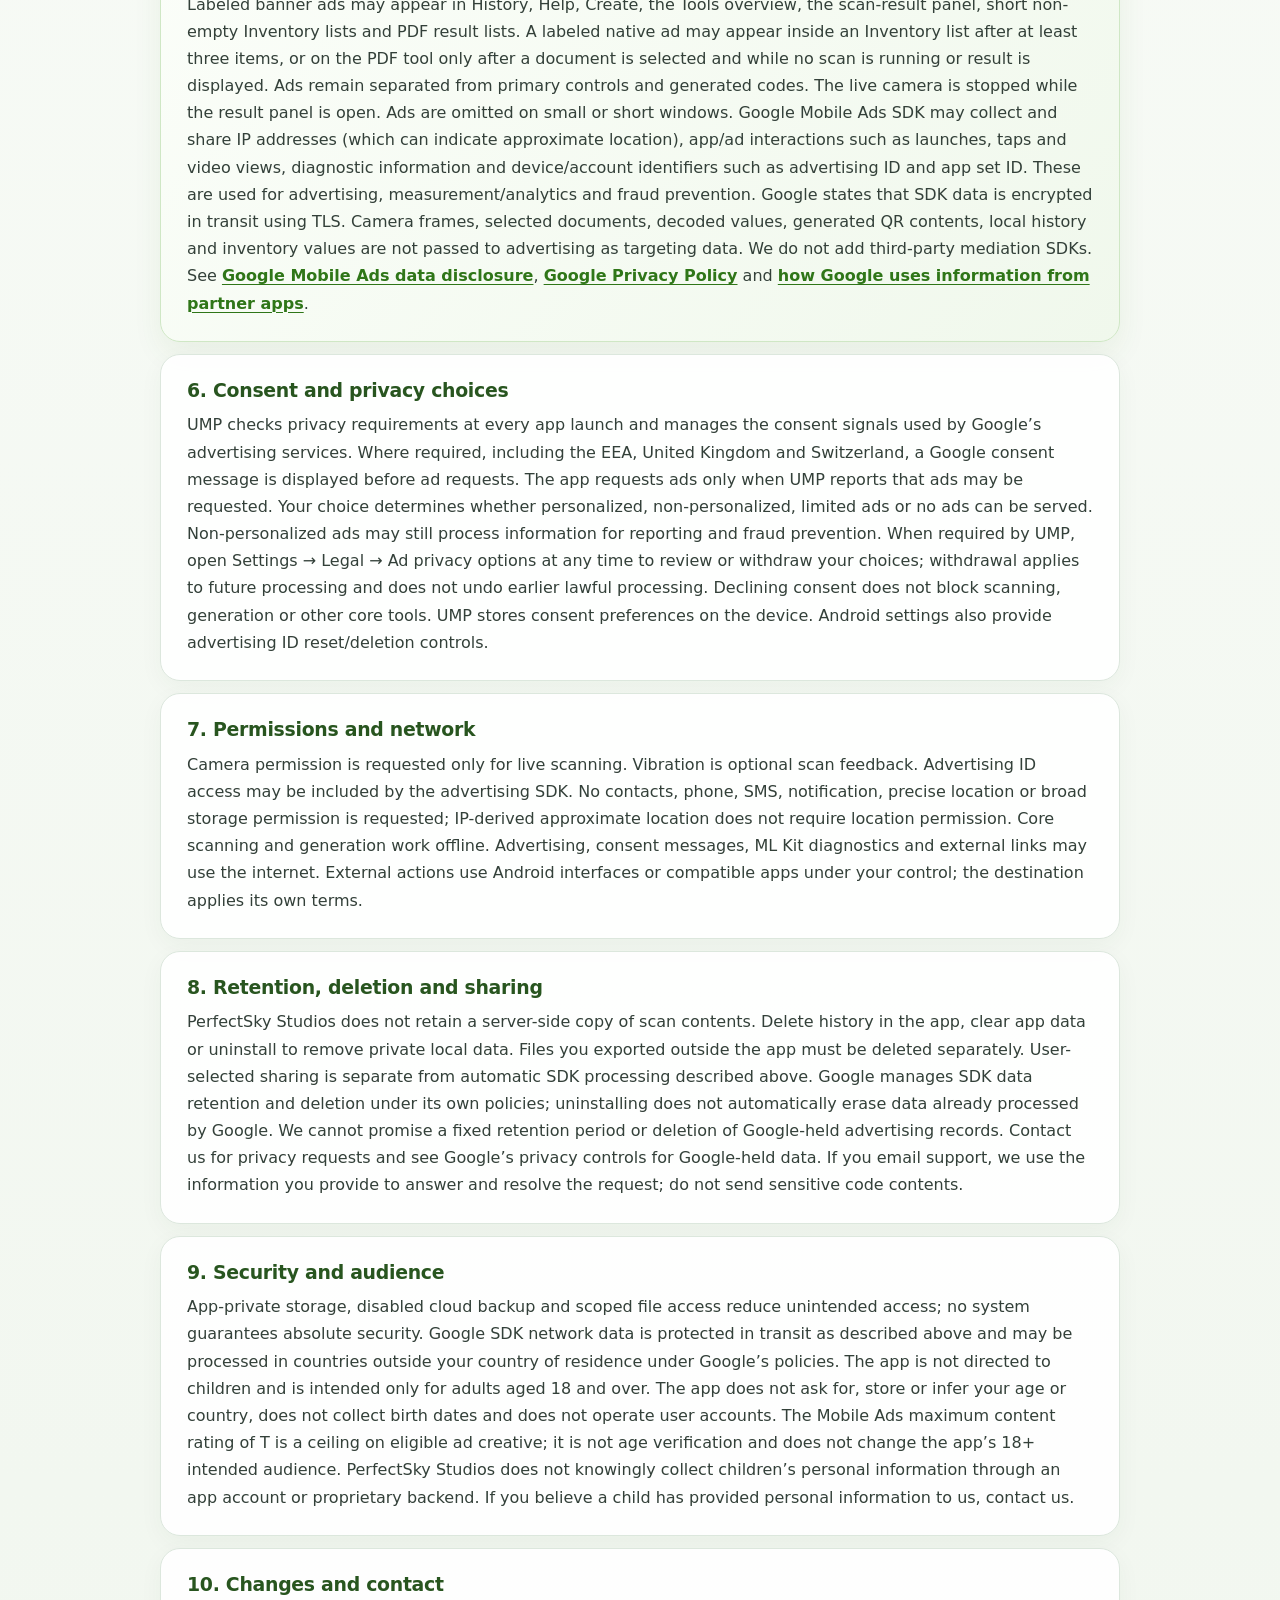
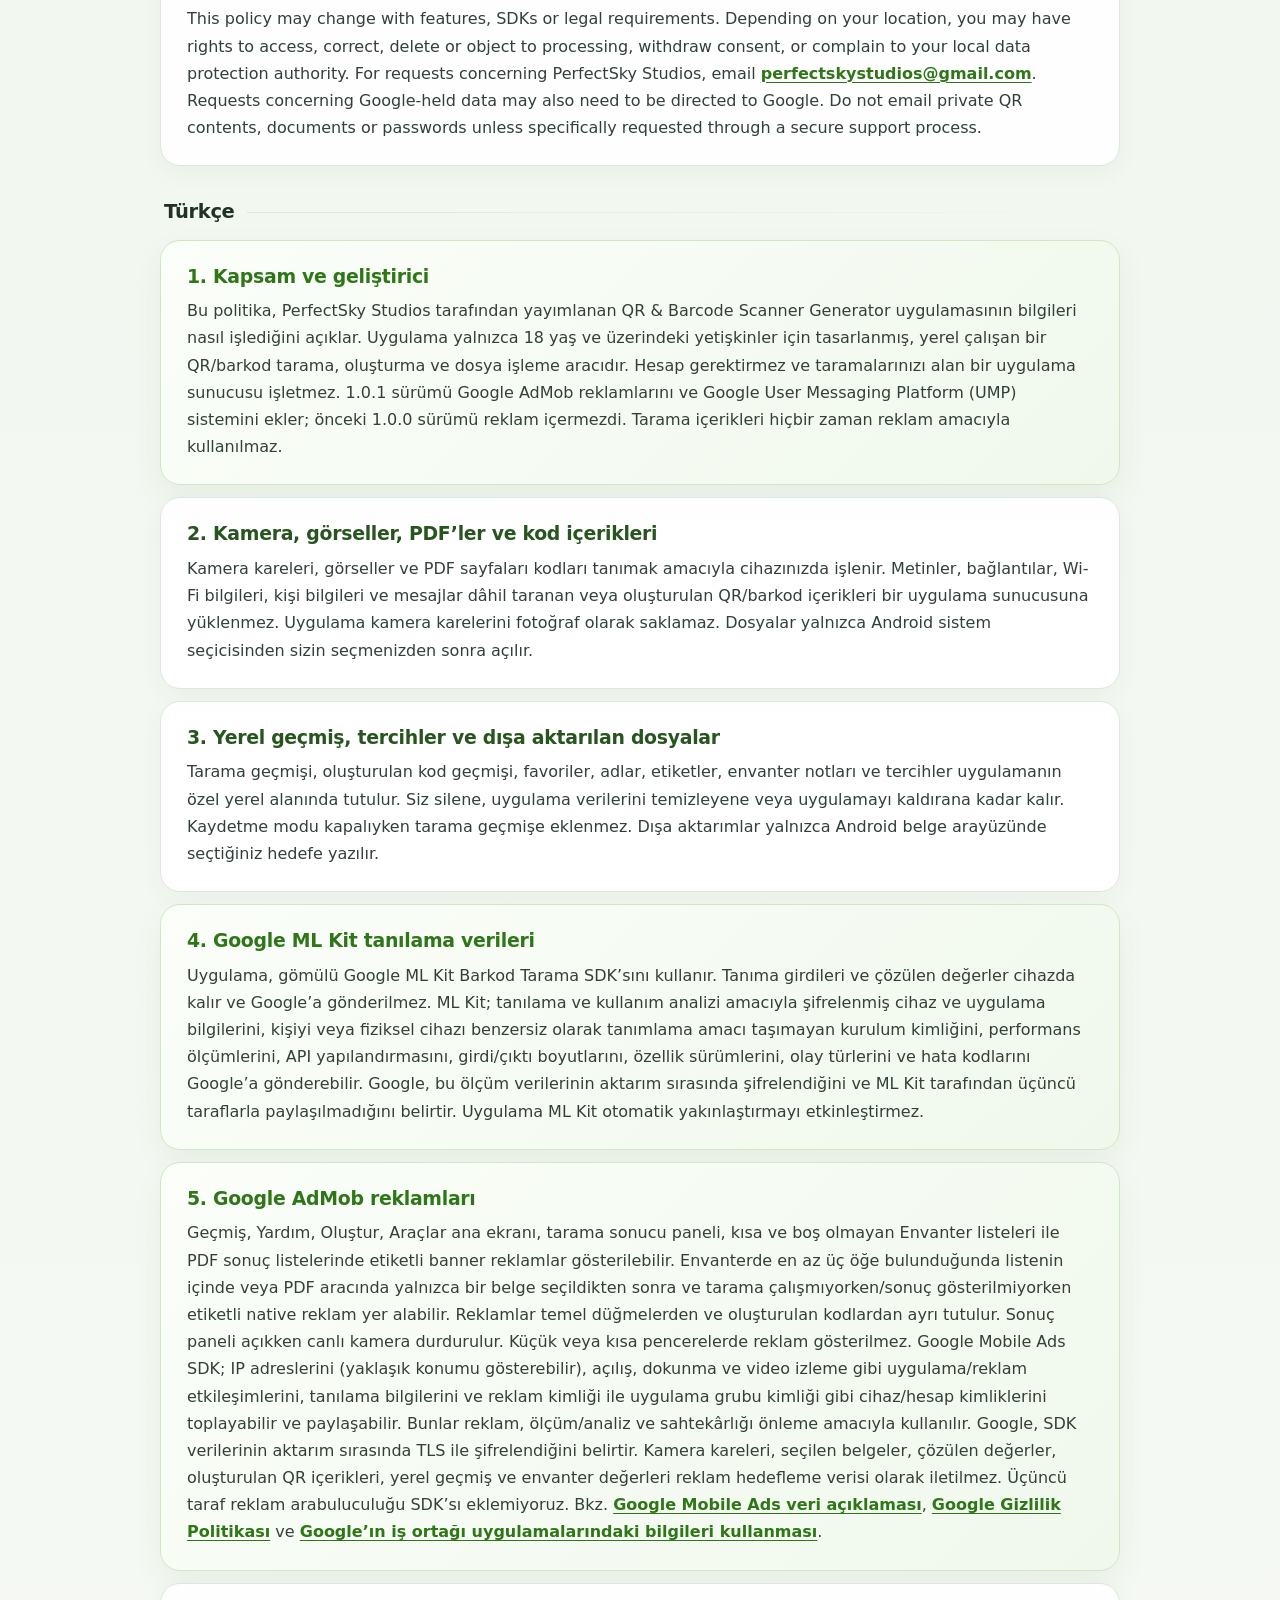
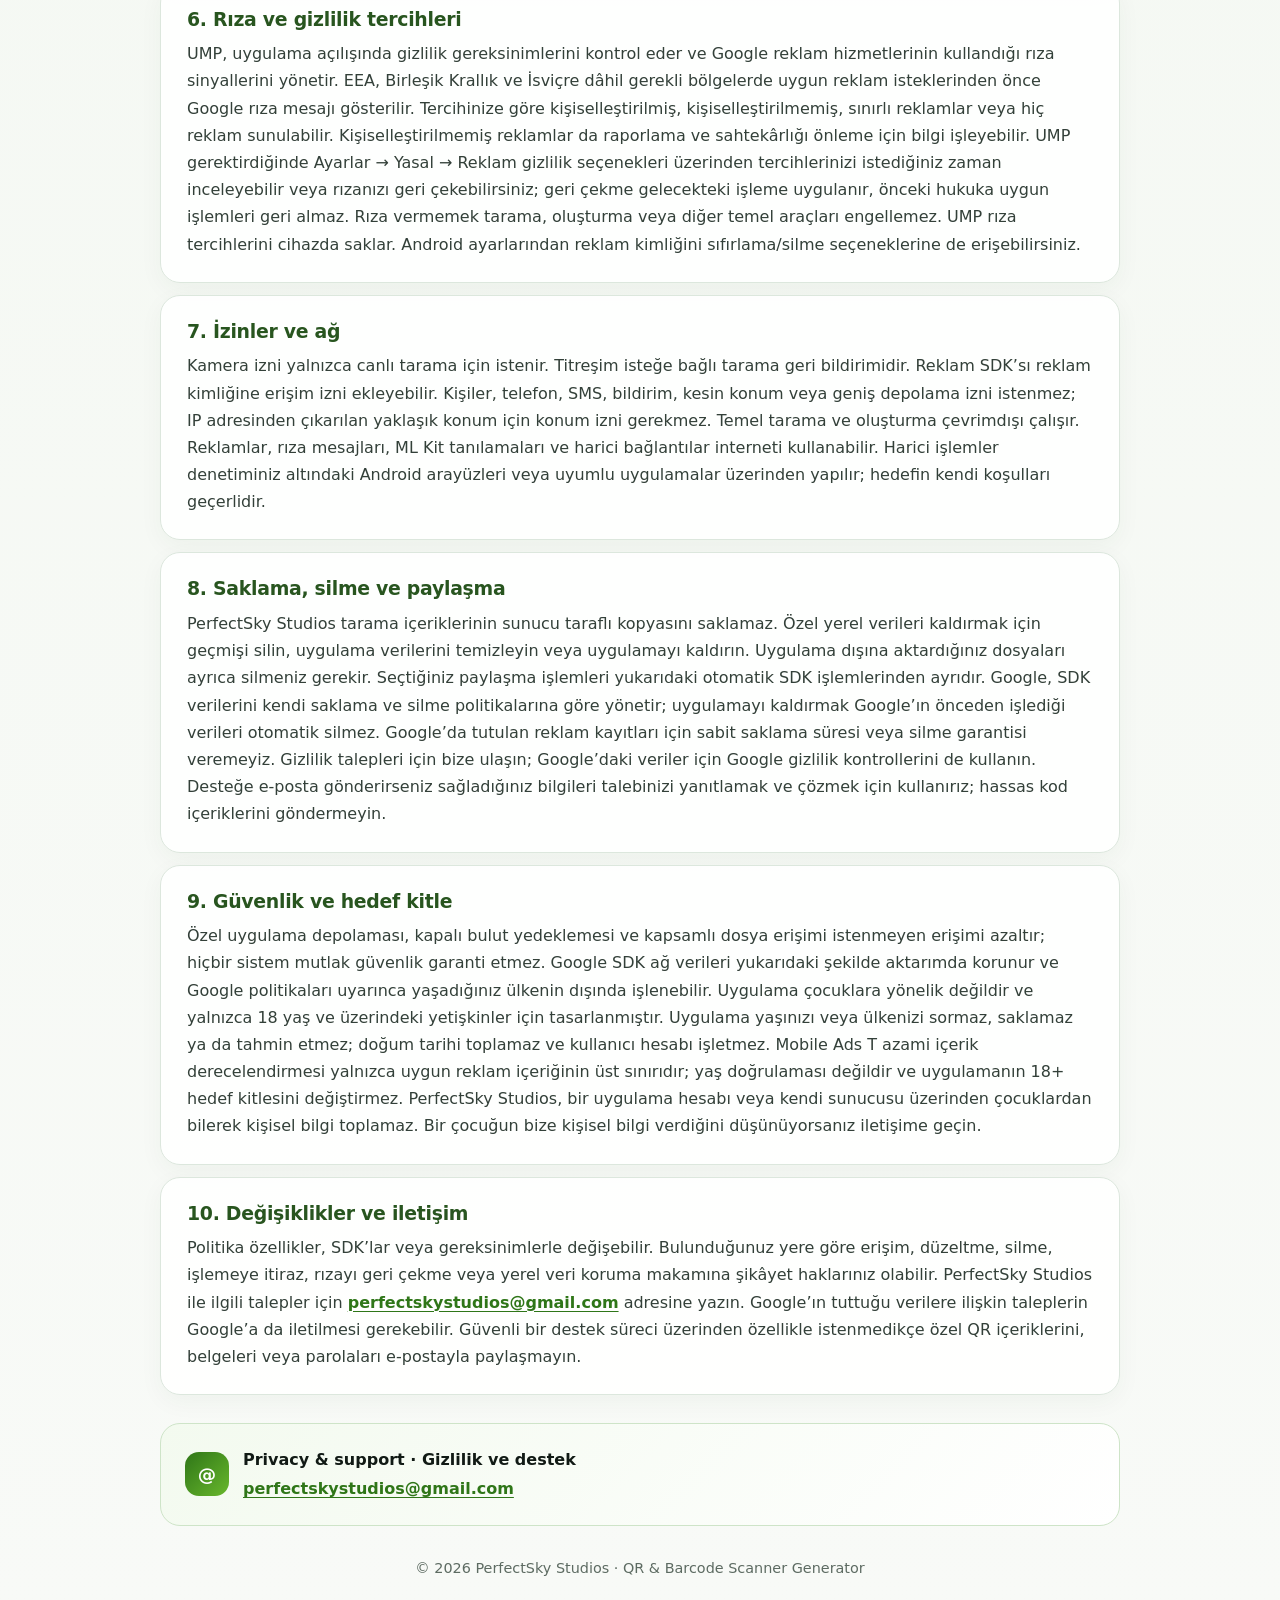
==== commit 4d70a83f: "Update advertising and privacy disclosures" ====
--- a/index.html
+++ b/index.html
@@ -18,7 +18,7 @@
     <h1>Privacy Policy</h1>
     <p class="lead">What stays on your device, how Google advertising and diagnostics work, and how you control your privacy choices.</p>
     <div class="meta-row">
-      <span class="meta-pill">Effective · September 6, 2026</span>
+      <span class="meta-pill">Effective · September 9, 2026</span>
       <span class="meta-pill">No account required</span>
     </div>
   </header>
@@ -32,29 +32,29 @@
 
   <div id="english" class="language-block" lang="en">
     <h2 class="language-title">English</h2>
-    <section class="notice"><h2>1. Scope and developer</h2><p>This policy explains how QR &amp; Barcode Scanner Generator, published by PerfectSky Studios, handles information. The app is a local QR and barcode scanner, generator and file-processing utility intended only for adults aged 18 and over. It does not require an account or operate an application backend that receives your scans. Version 1.0.1 introduces Google AdMob banners and Google User Messaging Platform (UMP); the earlier 1.0.0 version did not contain advertising. Scan contents are never used for advertising.</p></section>
+    <section class="notice"><h2>1. Scope and developer</h2><p>This policy explains how QR &amp; Barcode Scanner Generator, published by PerfectSky Studios, handles information. The app is a local QR and barcode scanner, generator and file-processing utility intended only for adults aged 18 and over. It does not require an account or operate an application backend that receives your scans. Version 1.0.1 introduces Google AdMob advertising and Google User Messaging Platform (UMP); the earlier 1.0.0 version did not contain advertising. Scan contents are never used for advertising.</p></section>
     <section><h2>2. Camera, images, PDFs and code contents</h2><p>Camera frames, images and PDF pages are processed on your device to recognize codes. Scanned or generated QR/barcode contents—including text, links, Wi-Fi credentials, contact details and messages—are not uploaded to an application server. The app does not store camera frames as photographs. Files are opened only after you select them through Android’s system picker.</p></section>
     <section><h2>3. Local history, preferences and exported files</h2><p>Scan history, generated-code history, favorites, names, tags, inventory notes and preferences are stored in the app’s private local storage. They remain until you delete them, clear app data or uninstall the app. No-save mode prevents a scan from being added to history. Exports are written only to a destination you choose through Android’s document interface.</p></section>
     <section class="notice"><h2>4. Google ML Kit diagnostics</h2><p>The app includes the bundled Google ML Kit Barcode Scanning SDK. Recognition input and decoded values remain on-device and are not sent to Google. ML Kit may send encrypted device and app information, a per-installation identifier not intended to uniquely identify a person or physical device, performance metrics, API configuration, input/output size, feature versions, event types and error codes to Google for diagnostics and usage analytics. Google states that this metrics data is encrypted in transit and is not shared by ML Kit with third parties. The app does not enable ML Kit auto-zoom.</p></section>
-    <section class="notice"><h2>5. Google AdMob advertising</h2><p>Small banner ads may appear in History, Help, Create, the Tools overview and the scan-result panel, separated from app controls. The live camera is stopped while the result panel is open. Ads are omitted on small or short windows. Google Mobile Ads SDK may collect and share IP addresses (which can indicate approximate location), app/ad interactions such as launches, taps and video views, diagnostic information and device/account identifiers such as advertising ID and app set ID. These are used for advertising, measurement/analytics and fraud prevention. Google states that SDK data is encrypted in transit using TLS. Camera frames, selected documents, decoded values, generated QR contents and local history are not passed to advertising as targeting data. We do not add third-party mediation SDKs. See <a href="https://developers.google.com/admob/android/privacy/play-data-disclosure">Google Mobile Ads data disclosure</a>, <a href="https://policies.google.com/privacy">Google Privacy Policy</a> and <a href="https://policies.google.com/technologies/partner-sites">how Google uses information from partner apps</a>.</p></section>
+    <section class="notice"><h2>5. Google AdMob advertising</h2><p>Labeled banner ads may appear in History, Help, Create, the Tools overview, the scan-result panel, short non-empty Inventory lists and PDF result lists. A labeled native ad may appear inside an Inventory list after at least three items, or on the PDF tool only after a document is selected and while no scan is running or result is displayed. Ads remain separated from primary controls and generated codes. The live camera is stopped while the result panel is open. Ads are omitted on small or short windows. Google Mobile Ads SDK may collect and share IP addresses (which can indicate approximate location), app/ad interactions such as launches, taps and video views, diagnostic information and device/account identifiers such as advertising ID and app set ID. These are used for advertising, measurement/analytics and fraud prevention. Google states that SDK data is encrypted in transit using TLS. Camera frames, selected documents, decoded values, generated QR contents, local history and inventory values are not passed to advertising as targeting data. We do not add third-party mediation SDKs. See <a href="https://developers.google.com/admob/android/privacy/play-data-disclosure">Google Mobile Ads data disclosure</a>, <a href="https://policies.google.com/privacy">Google Privacy Policy</a> and <a href="https://policies.google.com/technologies/partner-sites">how Google uses information from partner apps</a>.</p></section>
     <section><h2>6. Consent and privacy choices</h2><p>UMP checks privacy requirements at every app launch and manages the consent signals used by Google’s advertising services. Where required, including the EEA, United Kingdom and Switzerland, a Google consent message is displayed before ad requests. The app requests ads only when UMP reports that ads may be requested. Your choice determines whether personalized, non-personalized, limited ads or no ads can be served. Non-personalized ads may still process information for reporting and fraud prevention. When required by UMP, open Settings → Legal → Ad privacy options at any time to review or withdraw your choices; withdrawal applies to future processing and does not undo earlier lawful processing. Declining consent does not block scanning, generation or other core tools. UMP stores consent preferences on the device. Android settings also provide advertising ID reset/deletion controls.</p></section>
     <section><h2>7. Permissions and network</h2><p>Camera permission is requested only for live scanning. Vibration is optional scan feedback. Advertising ID access may be included by the advertising SDK. No contacts, phone, SMS, notification, precise location or broad storage permission is requested; IP-derived approximate location does not require location permission. Core scanning and generation work offline. Advertising, consent messages, ML Kit diagnostics and external links may use the internet. External actions use Android interfaces or compatible apps under your control; the destination applies its own terms.</p></section>
     <section><h2>8. Retention, deletion and sharing</h2><p>PerfectSky Studios does not retain a server-side copy of scan contents. Delete history in the app, clear app data or uninstall to remove private local data. Files you exported outside the app must be deleted separately. User-selected sharing is separate from automatic SDK processing described above. Google manages SDK data retention and deletion under its own policies; uninstalling does not automatically erase data already processed by Google. We cannot promise a fixed retention period or deletion of Google-held advertising records. Contact us for privacy requests and see Google’s privacy controls for Google-held data. If you email support, we use the information you provide to answer and resolve the request; do not send sensitive code contents.</p></section>
-    <section><h2>9. Security and audience</h2><p>App-private storage, disabled cloud backup and scoped file access reduce unintended access; no system guarantees absolute security. Google SDK network data is protected in transit as described above and may be processed in countries outside your country of residence under Google’s policies. The app is not directed to children and is intended only for adults aged 18 and over. The app does not ask for, store or infer your age or country, does not collect birth dates and does not operate user accounts. PerfectSky Studios does not knowingly collect children’s personal information through an app account or proprietary backend. If you believe a child has provided personal information to us, contact us.</p></section>
+    <section><h2>9. Security and audience</h2><p>App-private storage, disabled cloud backup and scoped file access reduce unintended access; no system guarantees absolute security. Google SDK network data is protected in transit as described above and may be processed in countries outside your country of residence under Google’s policies. The app is not directed to children and is intended only for adults aged 18 and over. The app does not ask for, store or infer your age or country, does not collect birth dates and does not operate user accounts. The Mobile Ads maximum content rating of T is a ceiling on eligible ad creative; it is not age verification and does not change the app’s 18+ intended audience. PerfectSky Studios does not knowingly collect children’s personal information through an app account or proprietary backend. If you believe a child has provided personal information to us, contact us.</p></section>
     <section><h2>10. Changes and contact</h2><p>This policy may change with features, SDKs or legal requirements. Depending on your location, you may have rights to access, correct, delete or object to processing, withdraw consent, or complain to your local data protection authority. For requests concerning PerfectSky Studios, email <a href="mailto:perfectskystudios@gmail.com">perfectskystudios@gmail.com</a>. Requests concerning Google-held data may also need to be directed to Google. Do not email private QR contents, documents or passwords unless specifically requested through a secure support process.</p></section>
   </div>
 
   <div id="turkce" class="language-block" lang="tr">
     <h2 class="language-title">Türkçe</h2>
-    <section class="notice"><h2>1. Kapsam ve geliştirici</h2><p>Bu politika, PerfectSky Studios tarafından yayımlanan QR &amp; Barcode Scanner Generator uygulamasının bilgileri nasıl işlediğini açıklar. Uygulama yalnızca 18 yaş ve üzerindeki yetişkinler için tasarlanmış, yerel çalışan bir QR/barkod tarama, oluşturma ve dosya işleme aracıdır. Hesap gerektirmez ve taramalarınızı alan bir uygulama sunucusu işletmez. 1.0.1 sürümü Google AdMob banner reklamlarını ve Google User Messaging Platform (UMP) sistemini ekler; önceki 1.0.0 sürümü reklam içermezdi. Tarama içerikleri hiçbir zaman reklam amacıyla kullanılmaz.</p></section>
+    <section class="notice"><h2>1. Kapsam ve geliştirici</h2><p>Bu politika, PerfectSky Studios tarafından yayımlanan QR &amp; Barcode Scanner Generator uygulamasının bilgileri nasıl işlediğini açıklar. Uygulama yalnızca 18 yaş ve üzerindeki yetişkinler için tasarlanmış, yerel çalışan bir QR/barkod tarama, oluşturma ve dosya işleme aracıdır. Hesap gerektirmez ve taramalarınızı alan bir uygulama sunucusu işletmez. 1.0.1 sürümü Google AdMob reklamlarını ve Google User Messaging Platform (UMP) sistemini ekler; önceki 1.0.0 sürümü reklam içermezdi. Tarama içerikleri hiçbir zaman reklam amacıyla kullanılmaz.</p></section>
     <section><h2>2. Kamera, görseller, PDF’ler ve kod içerikleri</h2><p>Kamera kareleri, görseller ve PDF sayfaları kodları tanımak amacıyla cihazınızda işlenir. Metinler, bağlantılar, Wi-Fi bilgileri, kişi bilgileri ve mesajlar dâhil taranan veya oluşturulan QR/barkod içerikleri bir uygulama sunucusuna yüklenmez. Uygulama kamera karelerini fotoğraf olarak saklamaz. Dosyalar yalnızca Android sistem seçicisinden sizin seçmenizden sonra açılır.</p></section>
     <section><h2>3. Yerel geçmiş, tercihler ve dışa aktarılan dosyalar</h2><p>Tarama geçmişi, oluşturulan kod geçmişi, favoriler, adlar, etiketler, envanter notları ve tercihler uygulamanın özel yerel alanında tutulur. Siz silene, uygulama verilerini temizleyene veya uygulamayı kaldırana kadar kalır. Kaydetme modu kapalıyken tarama geçmişe eklenmez. Dışa aktarımlar yalnızca Android belge arayüzünde seçtiğiniz hedefe yazılır.</p></section>
     <section class="notice"><h2>4. Google ML Kit tanılama verileri</h2><p>Uygulama, gömülü Google ML Kit Barkod Tarama SDK’sını kullanır. Tanıma girdileri ve çözülen değerler cihazda kalır ve Google’a gönderilmez. ML Kit; tanılama ve kullanım analizi amacıyla şifrelenmiş cihaz ve uygulama bilgilerini, kişiyi veya fiziksel cihazı benzersiz olarak tanımlama amacı taşımayan kurulum kimliğini, performans ölçümlerini, API yapılandırmasını, girdi/çıktı boyutlarını, özellik sürümlerini, olay türlerini ve hata kodlarını Google’a gönderebilir. Google, bu ölçüm verilerinin aktarım sırasında şifrelendiğini ve ML Kit tarafından üçüncü taraflarla paylaşılmadığını belirtir. Uygulama ML Kit otomatik yakınlaştırmayı etkinleştirmez.</p></section>
-    <section class="notice"><h2>5. Google AdMob reklamları</h2><p>Geçmiş, Yardım, Oluştur, Araçlar ana ekranı ve tarama sonucu panelinde uygulama düğmelerinden ayrılmış küçük banner reklamları gösterilebilir. Sonuç paneli açıkken canlı kamera durdurulur. Küçük veya kısa pencerelerde reklam gösterilmez. Google Mobile Ads SDK; IP adreslerini (yaklaşık konumu gösterebilir), açılış, dokunma ve video izleme gibi uygulama/reklam etkileşimlerini, tanılama bilgilerini ve reklam kimliği ile uygulama grubu kimliği gibi cihaz/hesap kimliklerini toplayabilir ve paylaşabilir. Bunlar reklam, ölçüm/analiz ve sahtekârlığı önleme amacıyla kullanılır. Google, SDK verilerinin aktarım sırasında TLS ile şifrelendiğini belirtir. Kamera kareleri, seçilen belgeler, çözülen değerler, oluşturulan QR içerikleri ve yerel geçmiş reklam hedefleme verisi olarak iletilmez. Üçüncü taraf reklam arabuluculuğu SDK’sı eklemiyoruz. Bkz. <a href="https://developers.google.com/admob/android/privacy/play-data-disclosure">Google Mobile Ads veri açıklaması</a>, <a href="https://policies.google.com/privacy?hl=tr">Google Gizlilik Politikası</a> ve <a href="https://policies.google.com/technologies/partner-sites?hl=tr">Google’ın iş ortağı uygulamalarındaki bilgileri kullanması</a>.</p></section>
+    <section class="notice"><h2>5. Google AdMob reklamları</h2><p>Geçmiş, Yardım, Oluştur, Araçlar ana ekranı, tarama sonucu paneli, kısa ve boş olmayan Envanter listeleri ile PDF sonuç listelerinde etiketli banner reklamlar gösterilebilir. Envanterde en az üç öğe bulunduğunda listenin içinde veya PDF aracında yalnızca bir belge seçildikten sonra ve tarama çalışmıyorken/sonuç gösterilmiyorken etiketli native reklam yer alabilir. Reklamlar temel düğmelerden ve oluşturulan kodlardan ayrı tutulur. Sonuç paneli açıkken canlı kamera durdurulur. Küçük veya kısa pencerelerde reklam gösterilmez. Google Mobile Ads SDK; IP adreslerini (yaklaşık konumu gösterebilir), açılış, dokunma ve video izleme gibi uygulama/reklam etkileşimlerini, tanılama bilgilerini ve reklam kimliği ile uygulama grubu kimliği gibi cihaz/hesap kimliklerini toplayabilir ve paylaşabilir. Bunlar reklam, ölçüm/analiz ve sahtekârlığı önleme amacıyla kullanılır. Google, SDK verilerinin aktarım sırasında TLS ile şifrelendiğini belirtir. Kamera kareleri, seçilen belgeler, çözülen değerler, oluşturulan QR içerikleri, yerel geçmiş ve envanter değerleri reklam hedefleme verisi olarak iletilmez. Üçüncü taraf reklam arabuluculuğu SDK’sı eklemiyoruz. Bkz. <a href="https://developers.google.com/admob/android/privacy/play-data-disclosure">Google Mobile Ads veri açıklaması</a>, <a href="https://policies.google.com/privacy?hl=tr">Google Gizlilik Politikası</a> ve <a href="https://policies.google.com/technologies/partner-sites?hl=tr">Google’ın iş ortağı uygulamalarındaki bilgileri kullanması</a>.</p></section>
     <section><h2>6. Rıza ve gizlilik tercihleri</h2><p>UMP, uygulama açılışında gizlilik gereksinimlerini kontrol eder ve Google reklam hizmetlerinin kullandığı rıza sinyallerini yönetir. EEA, Birleşik Krallık ve İsviçre dâhil gerekli bölgelerde uygun reklam isteklerinden önce Google rıza mesajı gösterilir. Tercihinize göre kişiselleştirilmiş, kişiselleştirilmemiş, sınırlı reklamlar veya hiç reklam sunulabilir. Kişiselleştirilmemiş reklamlar da raporlama ve sahtekârlığı önleme için bilgi işleyebilir. UMP gerektirdiğinde Ayarlar → Yasal → Reklam gizlilik seçenekleri üzerinden tercihlerinizi istediğiniz zaman inceleyebilir veya rızanızı geri çekebilirsiniz; geri çekme gelecekteki işleme uygulanır, önceki hukuka uygun işlemleri geri almaz. Rıza vermemek tarama, oluşturma veya diğer temel araçları engellemez. UMP rıza tercihlerini cihazda saklar. Android ayarlarından reklam kimliğini sıfırlama/silme seçeneklerine de erişebilirsiniz.</p></section>
     <section><h2>7. İzinler ve ağ</h2><p>Kamera izni yalnızca canlı tarama için istenir. Titreşim isteğe bağlı tarama geri bildirimidir. Reklam SDK’sı reklam kimliğine erişim izni ekleyebilir. Kişiler, telefon, SMS, bildirim, kesin konum veya geniş depolama izni istenmez; IP adresinden çıkarılan yaklaşık konum için konum izni gerekmez. Temel tarama ve oluşturma çevrimdışı çalışır. Reklamlar, rıza mesajları, ML Kit tanılamaları ve harici bağlantılar interneti kullanabilir. Harici işlemler denetiminiz altındaki Android arayüzleri veya uyumlu uygulamalar üzerinden yapılır; hedefin kendi koşulları geçerlidir.</p></section>
     <section><h2>8. Saklama, silme ve paylaşma</h2><p>PerfectSky Studios tarama içeriklerinin sunucu taraflı kopyasını saklamaz. Özel yerel verileri kaldırmak için geçmişi silin, uygulama verilerini temizleyin veya uygulamayı kaldırın. Uygulama dışına aktardığınız dosyaları ayrıca silmeniz gerekir. Seçtiğiniz paylaşma işlemleri yukarıdaki otomatik SDK işlemlerinden ayrıdır. Google, SDK verilerini kendi saklama ve silme politikalarına göre yönetir; uygulamayı kaldırmak Google’ın önceden işlediği verileri otomatik silmez. Google’da tutulan reklam kayıtları için sabit saklama süresi veya silme garantisi veremeyiz. Gizlilik talepleri için bize ulaşın; Google’daki veriler için Google gizlilik kontrollerini de kullanın. Desteğe e-posta gönderirseniz sağladığınız bilgileri talebinizi yanıtlamak ve çözmek için kullanırız; hassas kod içeriklerini göndermeyin.</p></section>
-    <section><h2>9. Güvenlik ve hedef kitle</h2><p>Özel uygulama depolaması, kapalı bulut yedeklemesi ve kapsamlı dosya erişimi istenmeyen erişimi azaltır; hiçbir sistem mutlak güvenlik garanti etmez. Google SDK ağ verileri yukarıdaki şekilde aktarımda korunur ve Google politikaları uyarınca yaşadığınız ülkenin dışında işlenebilir. Uygulama çocuklara yönelik değildir ve yalnızca 18 yaş ve üzerindeki yetişkinler için tasarlanmıştır. Uygulama yaşınızı veya ülkenizi sormaz, saklamaz ya da tahmin etmez; doğum tarihi toplamaz ve kullanıcı hesabı işletmez. PerfectSky Studios, bir uygulama hesabı veya kendi sunucusu üzerinden çocuklardan bilerek kişisel bilgi toplamaz. Bir çocuğun bize kişisel bilgi verdiğini düşünüyorsanız iletişime geçin.</p></section>
+    <section><h2>9. Güvenlik ve hedef kitle</h2><p>Özel uygulama depolaması, kapalı bulut yedeklemesi ve kapsamlı dosya erişimi istenmeyen erişimi azaltır; hiçbir sistem mutlak güvenlik garanti etmez. Google SDK ağ verileri yukarıdaki şekilde aktarımda korunur ve Google politikaları uyarınca yaşadığınız ülkenin dışında işlenebilir. Uygulama çocuklara yönelik değildir ve yalnızca 18 yaş ve üzerindeki yetişkinler için tasarlanmıştır. Uygulama yaşınızı veya ülkenizi sormaz, saklamaz ya da tahmin etmez; doğum tarihi toplamaz ve kullanıcı hesabı işletmez. Mobile Ads T azami içerik derecelendirmesi yalnızca uygun reklam içeriğinin üst sınırıdır; yaş doğrulaması değildir ve uygulamanın 18+ hedef kitlesini değiştirmez. PerfectSky Studios, bir uygulama hesabı veya kendi sunucusu üzerinden çocuklardan bilerek kişisel bilgi toplamaz. Bir çocuğun bize kişisel bilgi verdiğini düşünüyorsanız iletişime geçin.</p></section>
     <section><h2>10. Değişiklikler ve iletişim</h2><p>Politika özellikler, SDK’lar veya gereksinimlerle değişebilir. Bulunduğunuz yere göre erişim, düzeltme, silme, işlemeye itiraz, rızayı geri çekme veya yerel veri koruma makamına şikâyet haklarınız olabilir. PerfectSky Studios ile ilgili talepler için <a href="mailto:perfectskystudios@gmail.com">perfectskystudios@gmail.com</a> adresine yazın. Google’ın tuttuğu verilere ilişkin taleplerin Google’a da iletilmesi gerekebilir. Güvenli bir destek süreci üzerinden özellikle istenmedikçe özel QR içeriklerini, belgeleri veya parolaları e-postayla paylaşmayın.</p></section>
   </div>
 
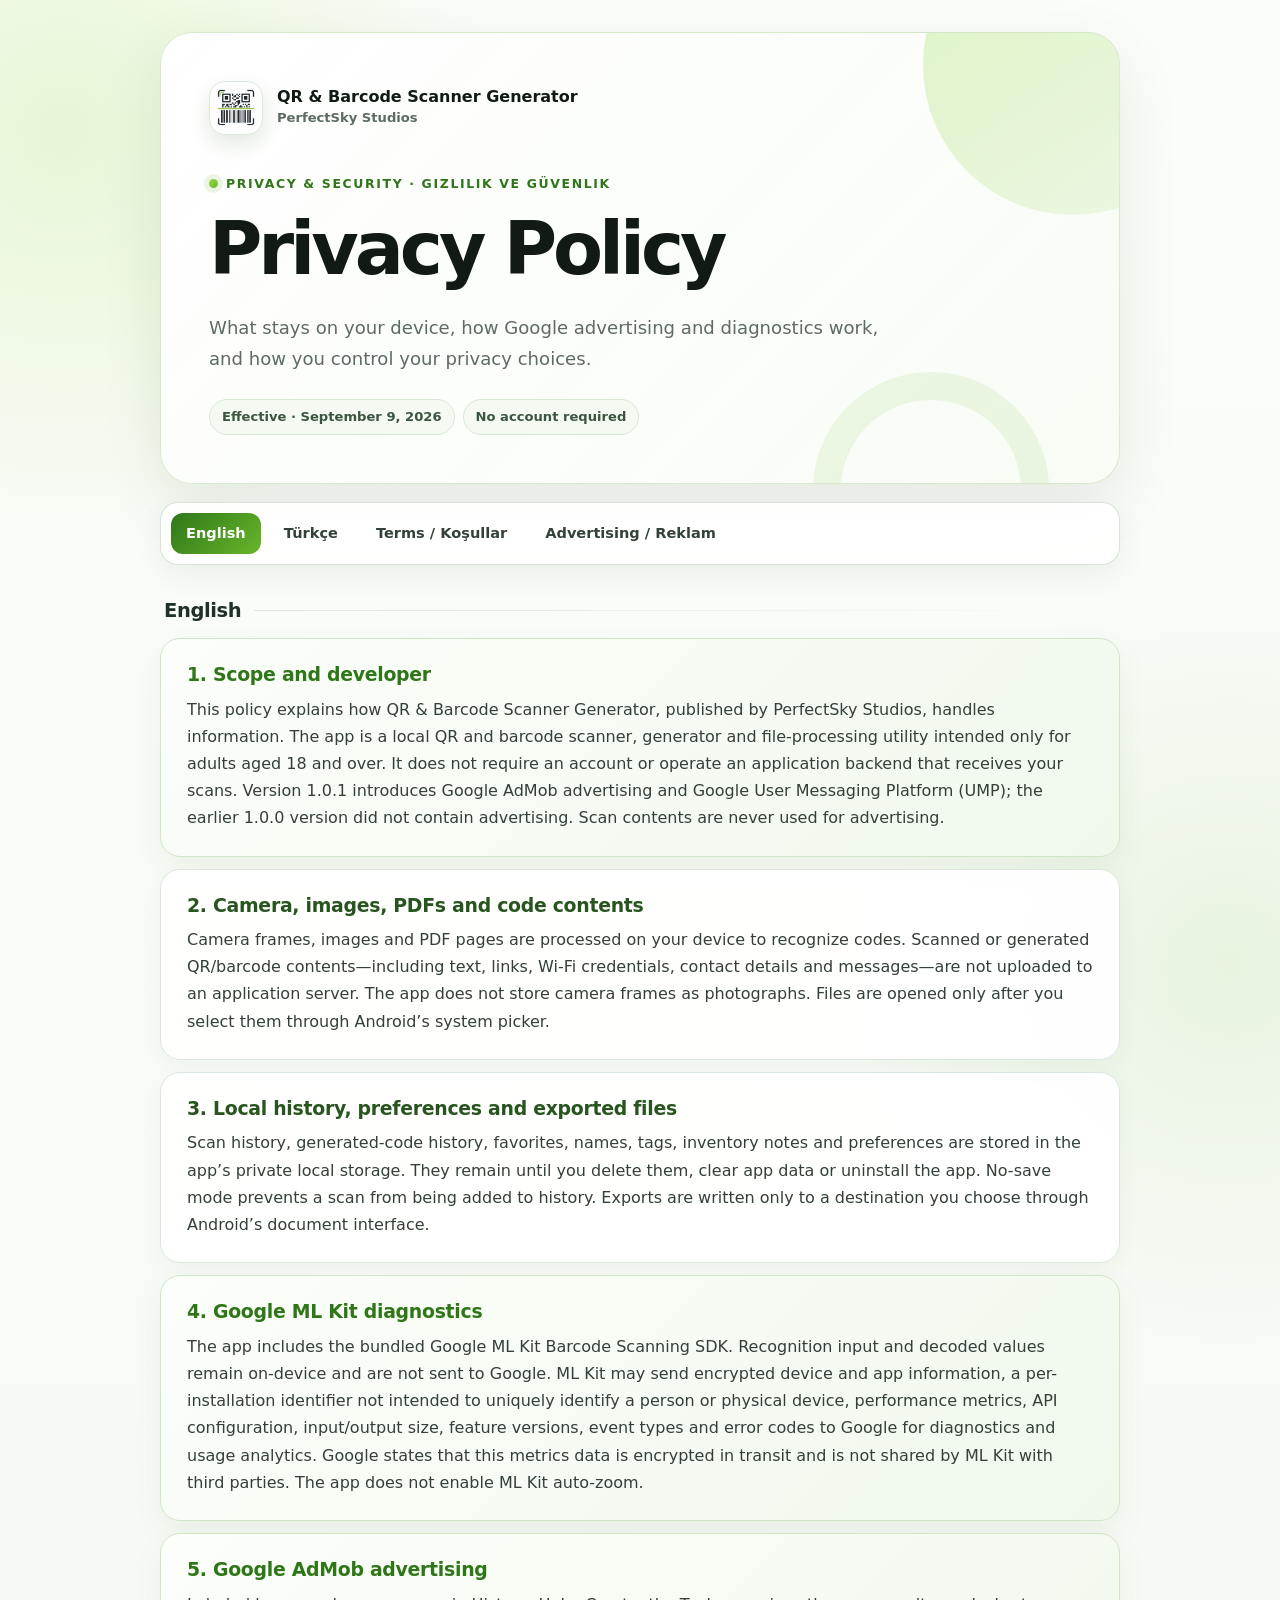
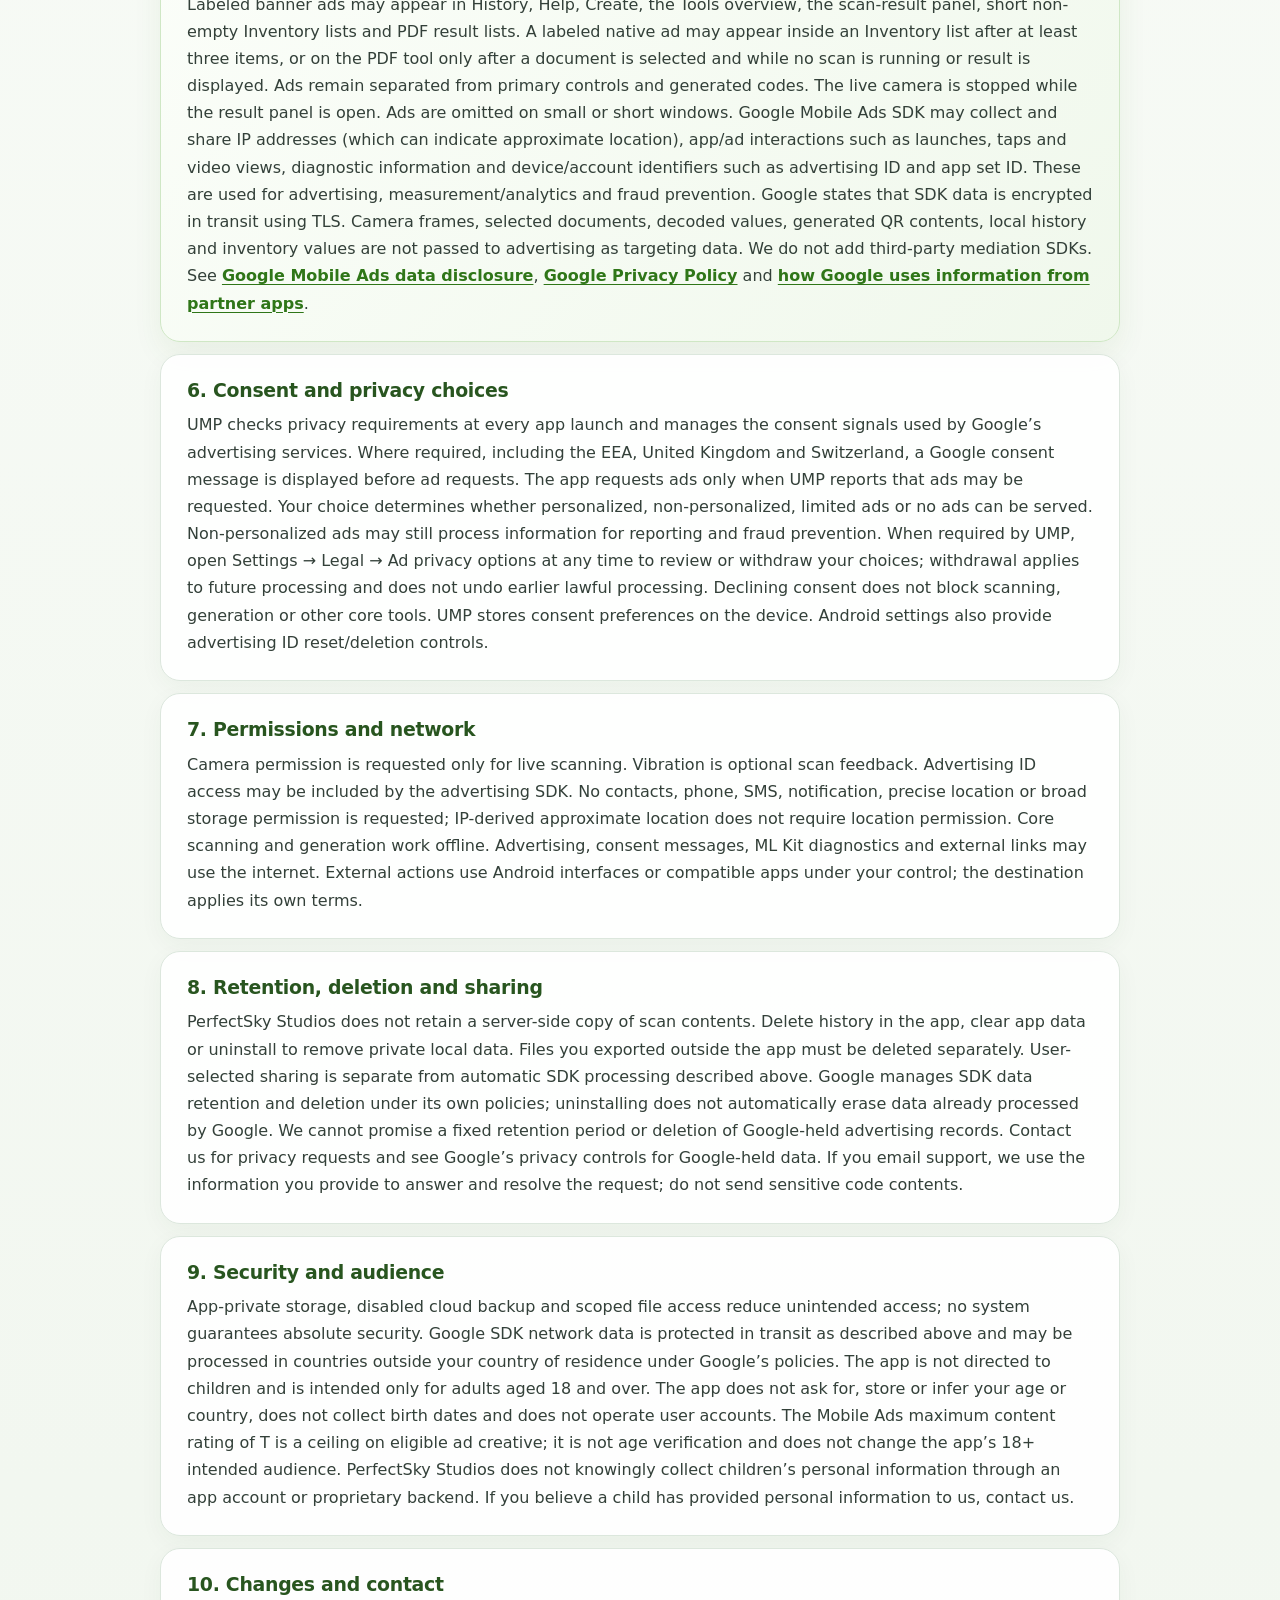
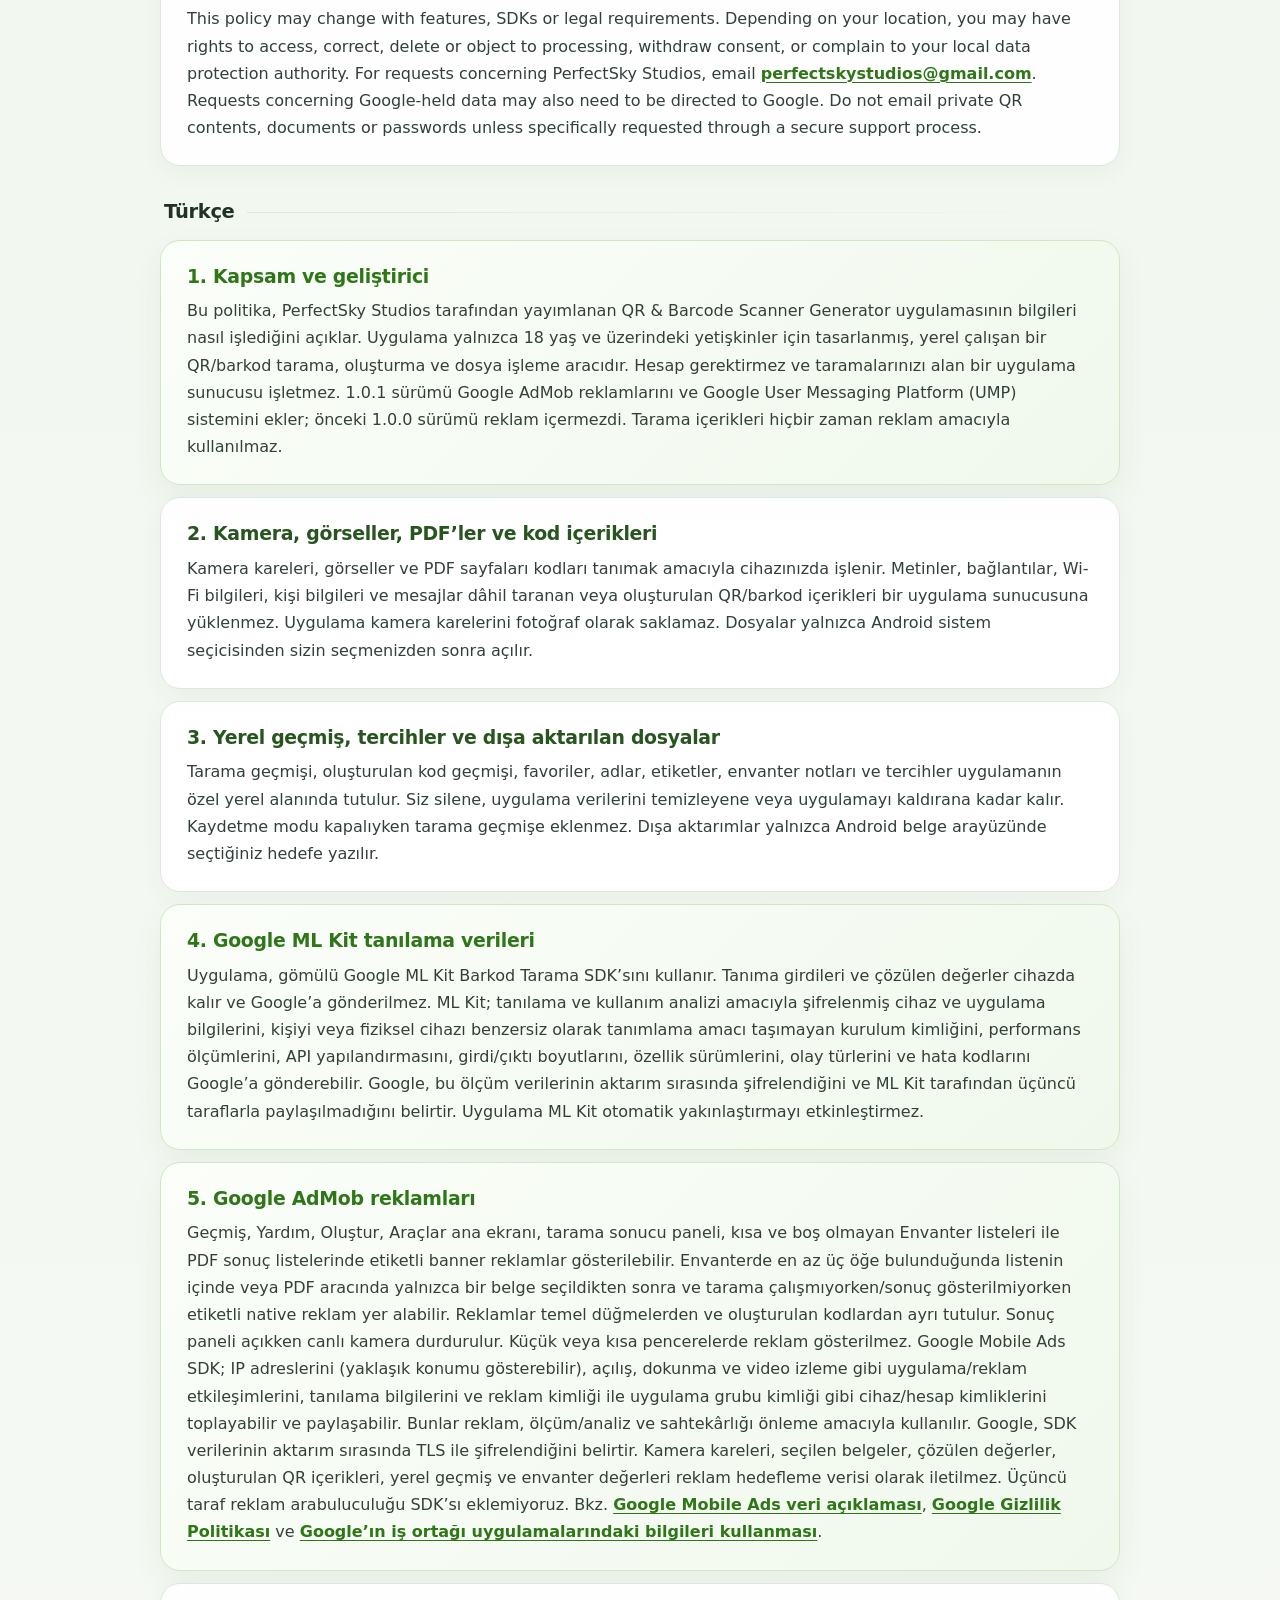
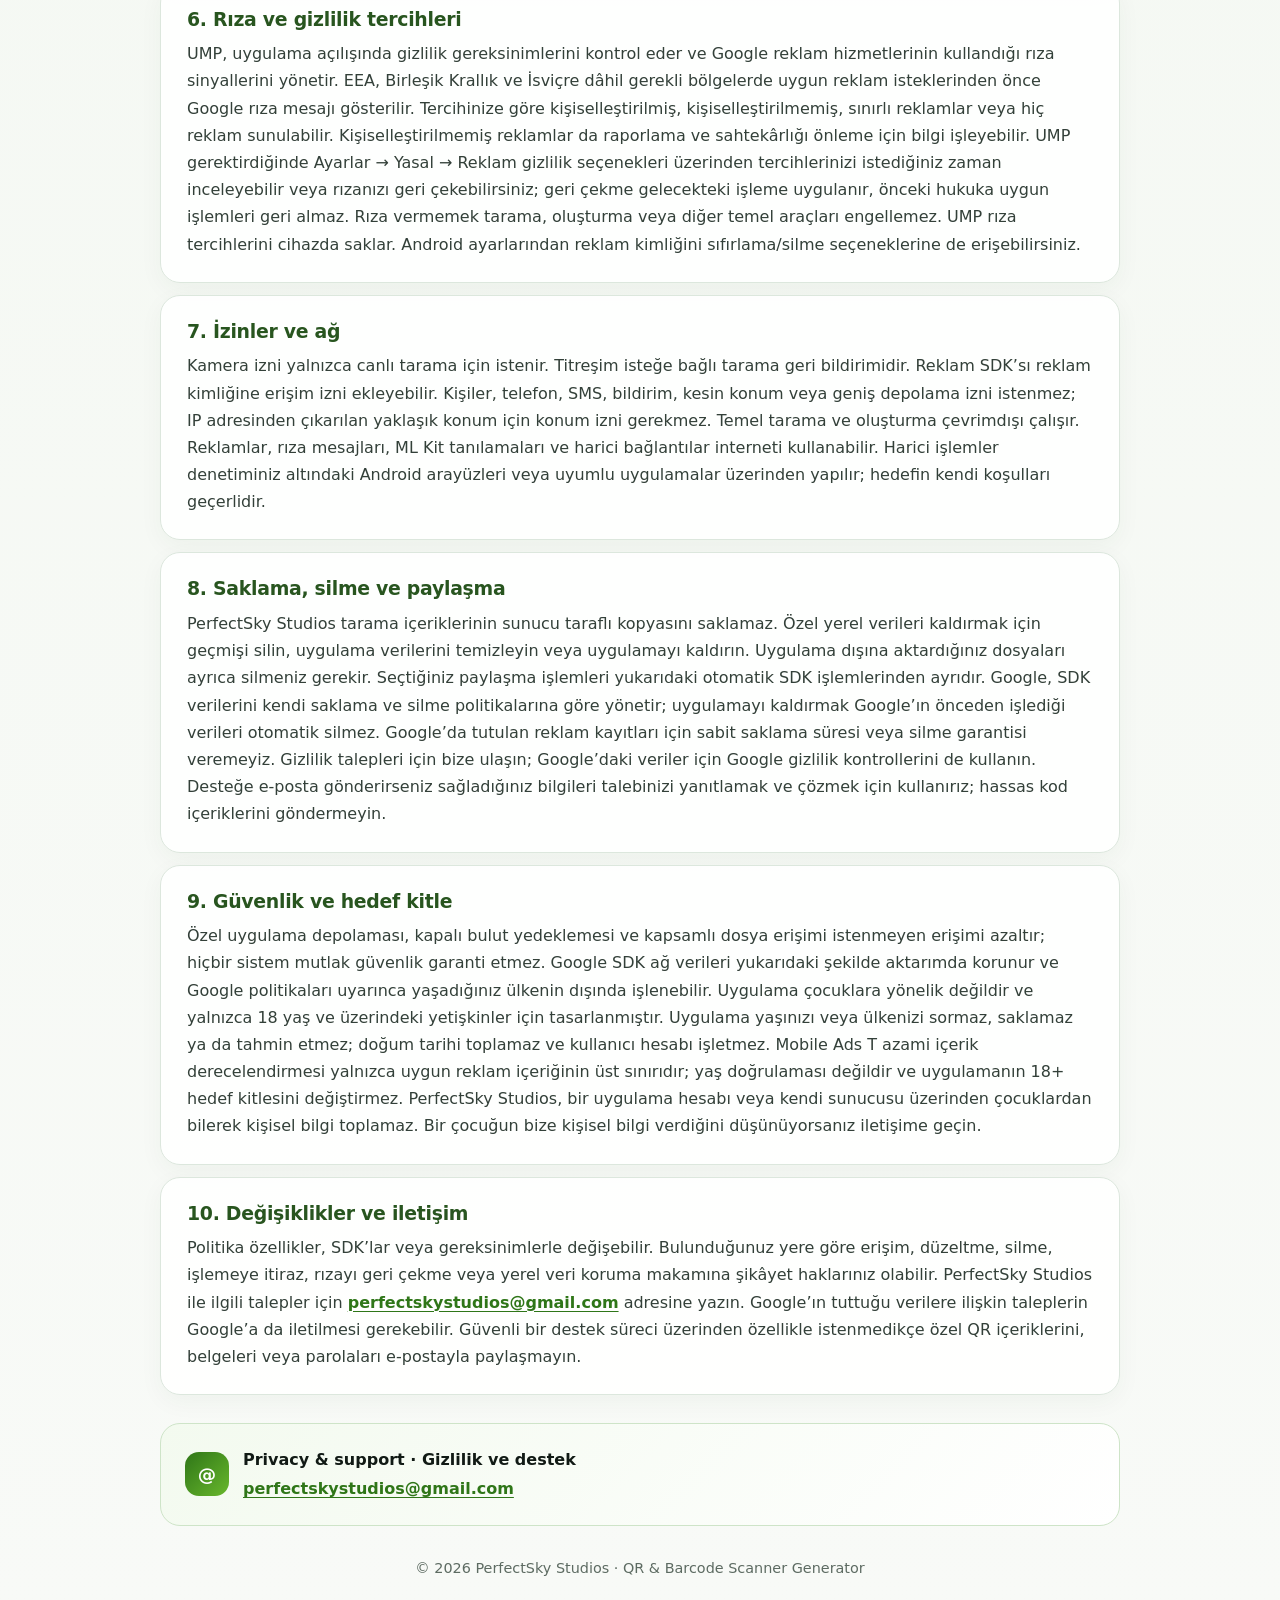
==== commit 34a90d05: "Replace legal-site logo with white-background artwork" ====
--- a/index.html
+++ b/index.html
@@ -11,7 +11,7 @@
 <main>
   <header class="hero">
     <div class="brand">
-      <img src="app_logo.webp" alt="QR & Barcode Scanner Generator logo">
+      <img src="app_logo.png" alt="QR &amp; Barcode Scanner Generator logo">
       <div><div class="brand-name">QR &amp; Barcode Scanner Generator</div><div class="brand-studio">PerfectSky Studios</div></div>
     </div>
     <p class="eyebrow">Privacy &amp; Security · Gizlilik ve Güvenlik</p>
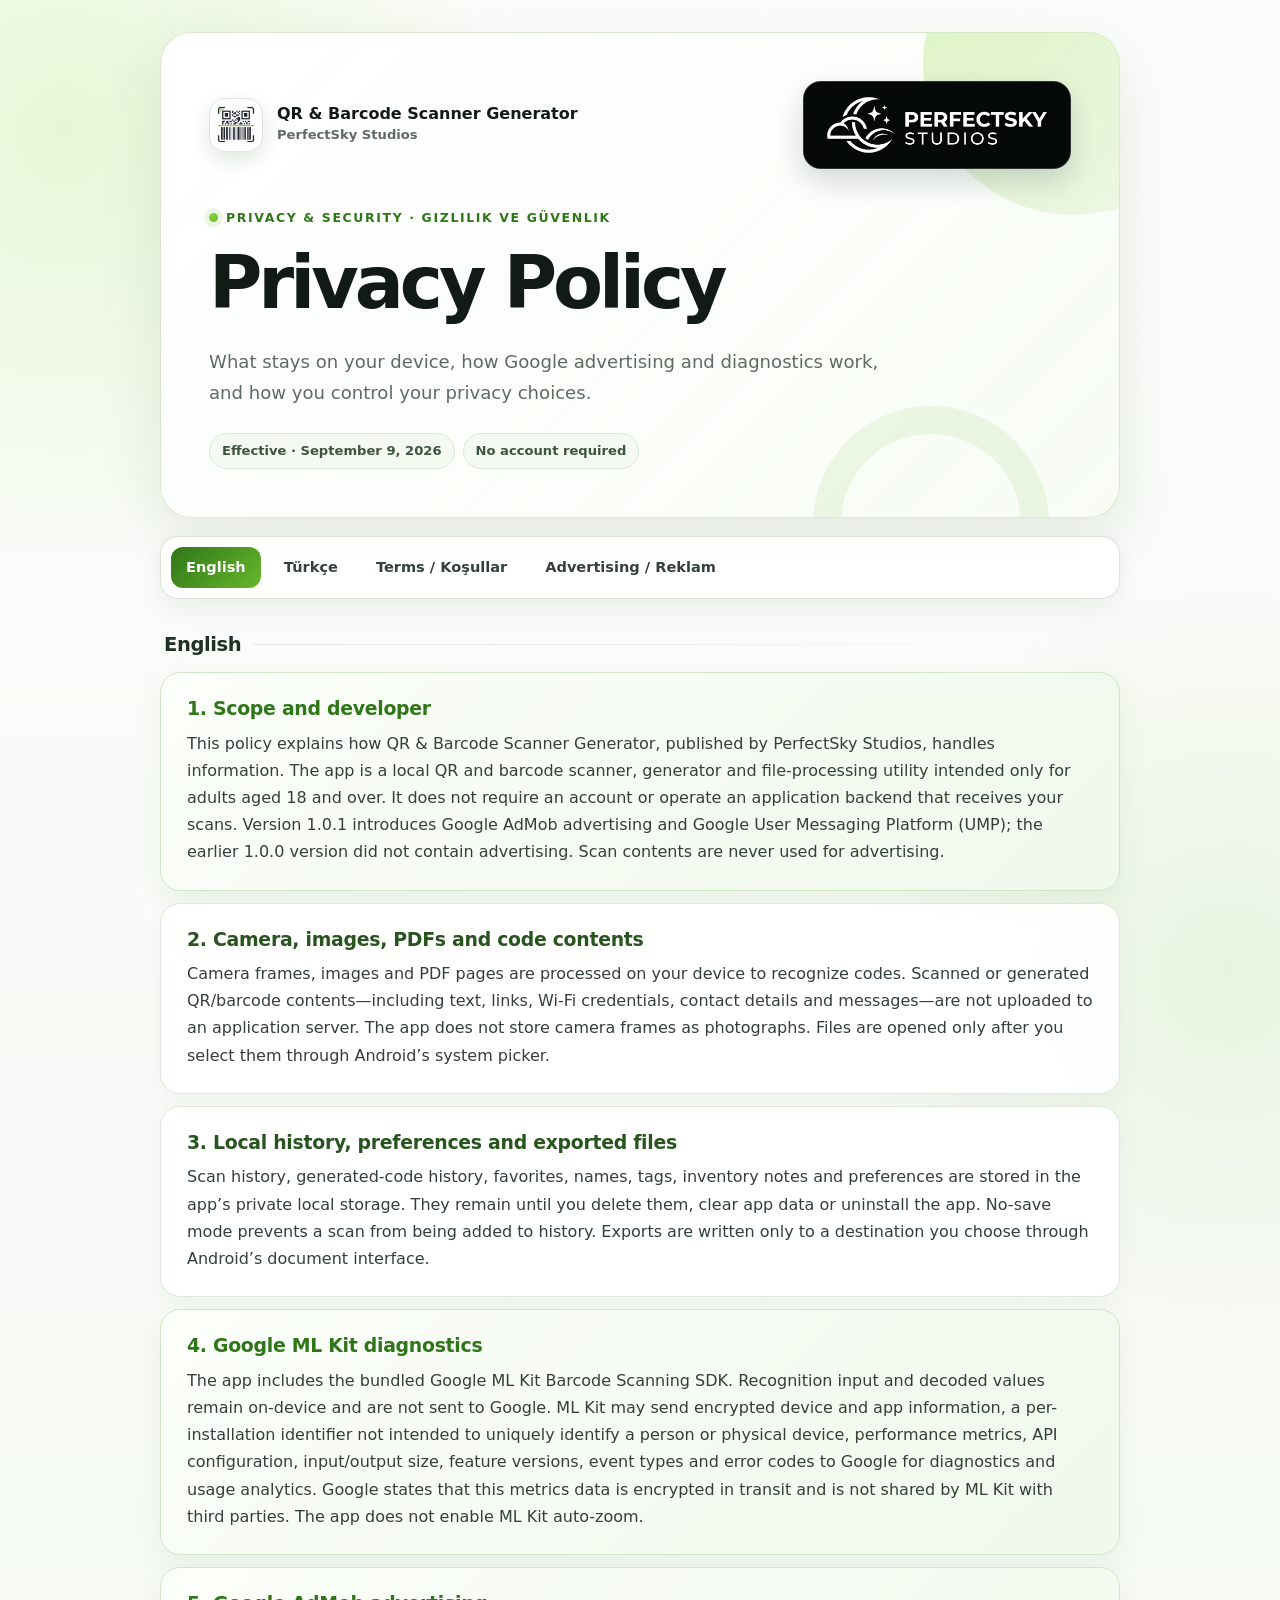
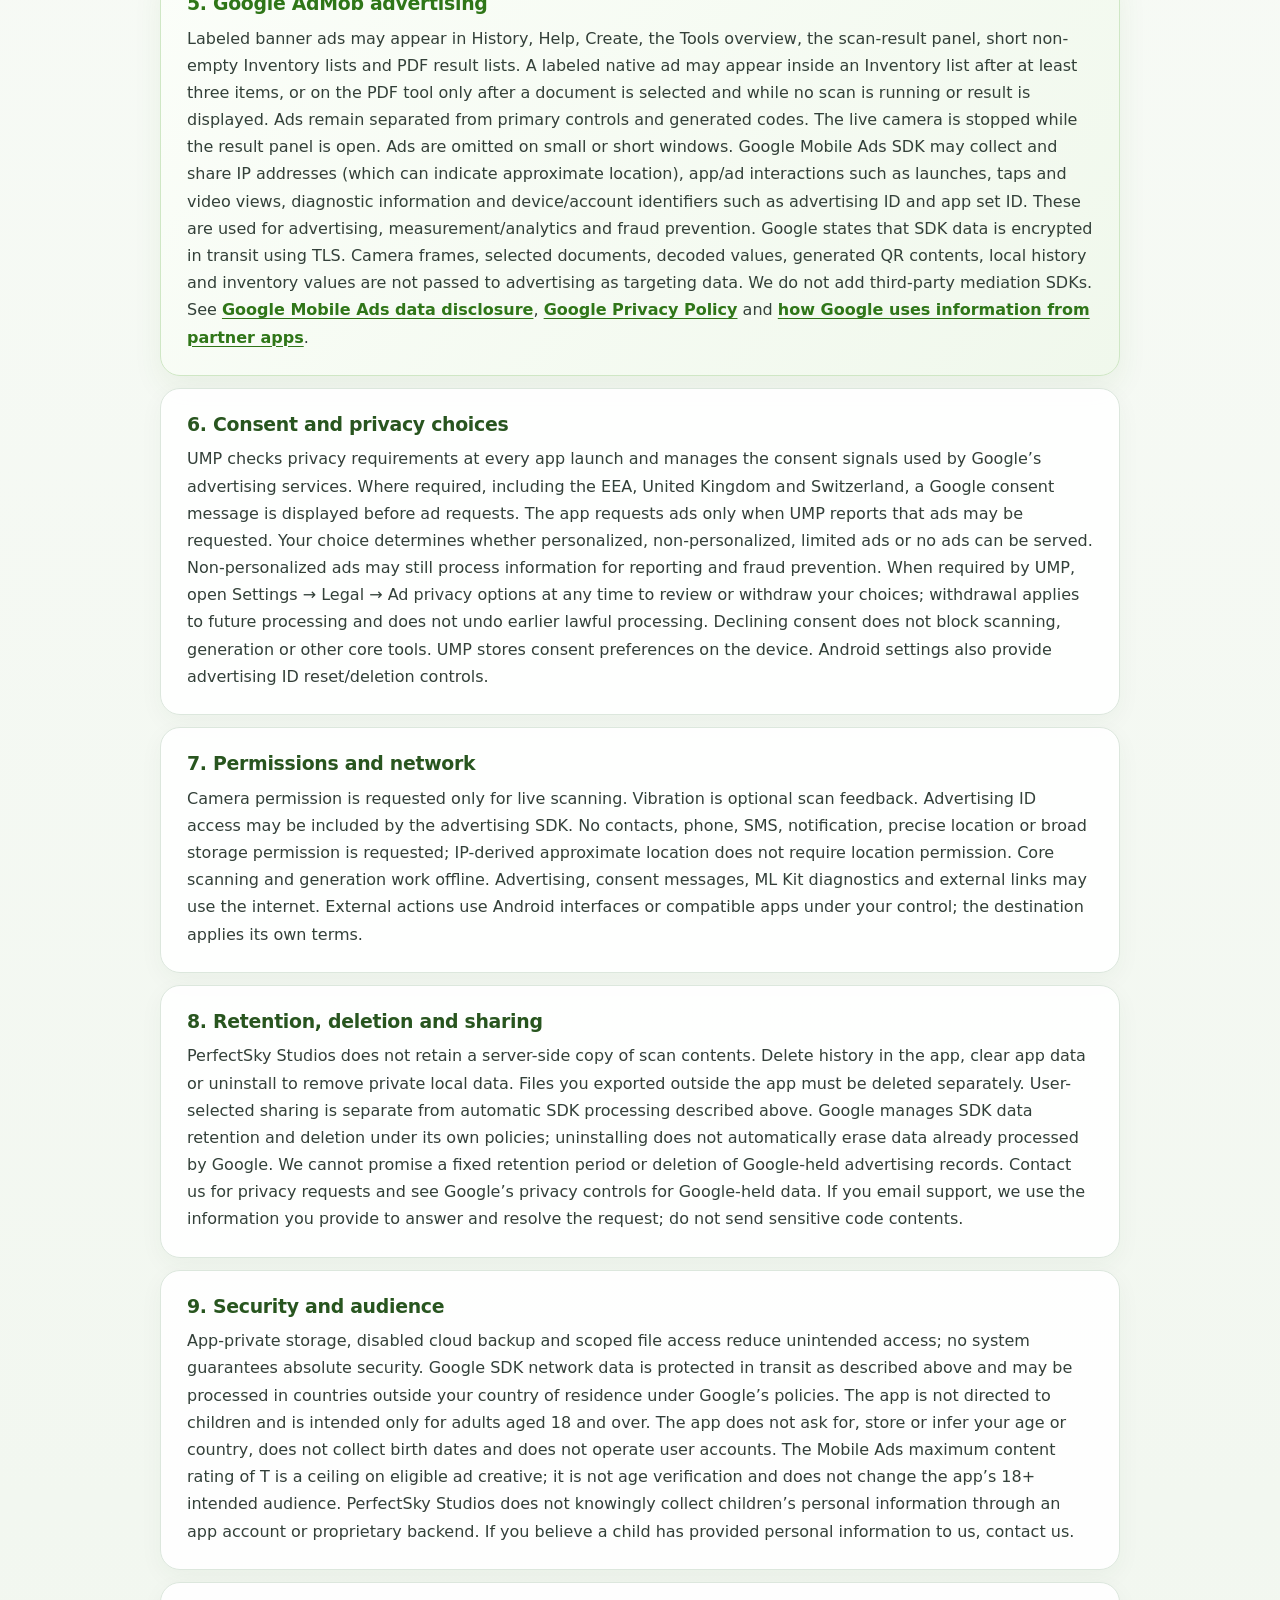
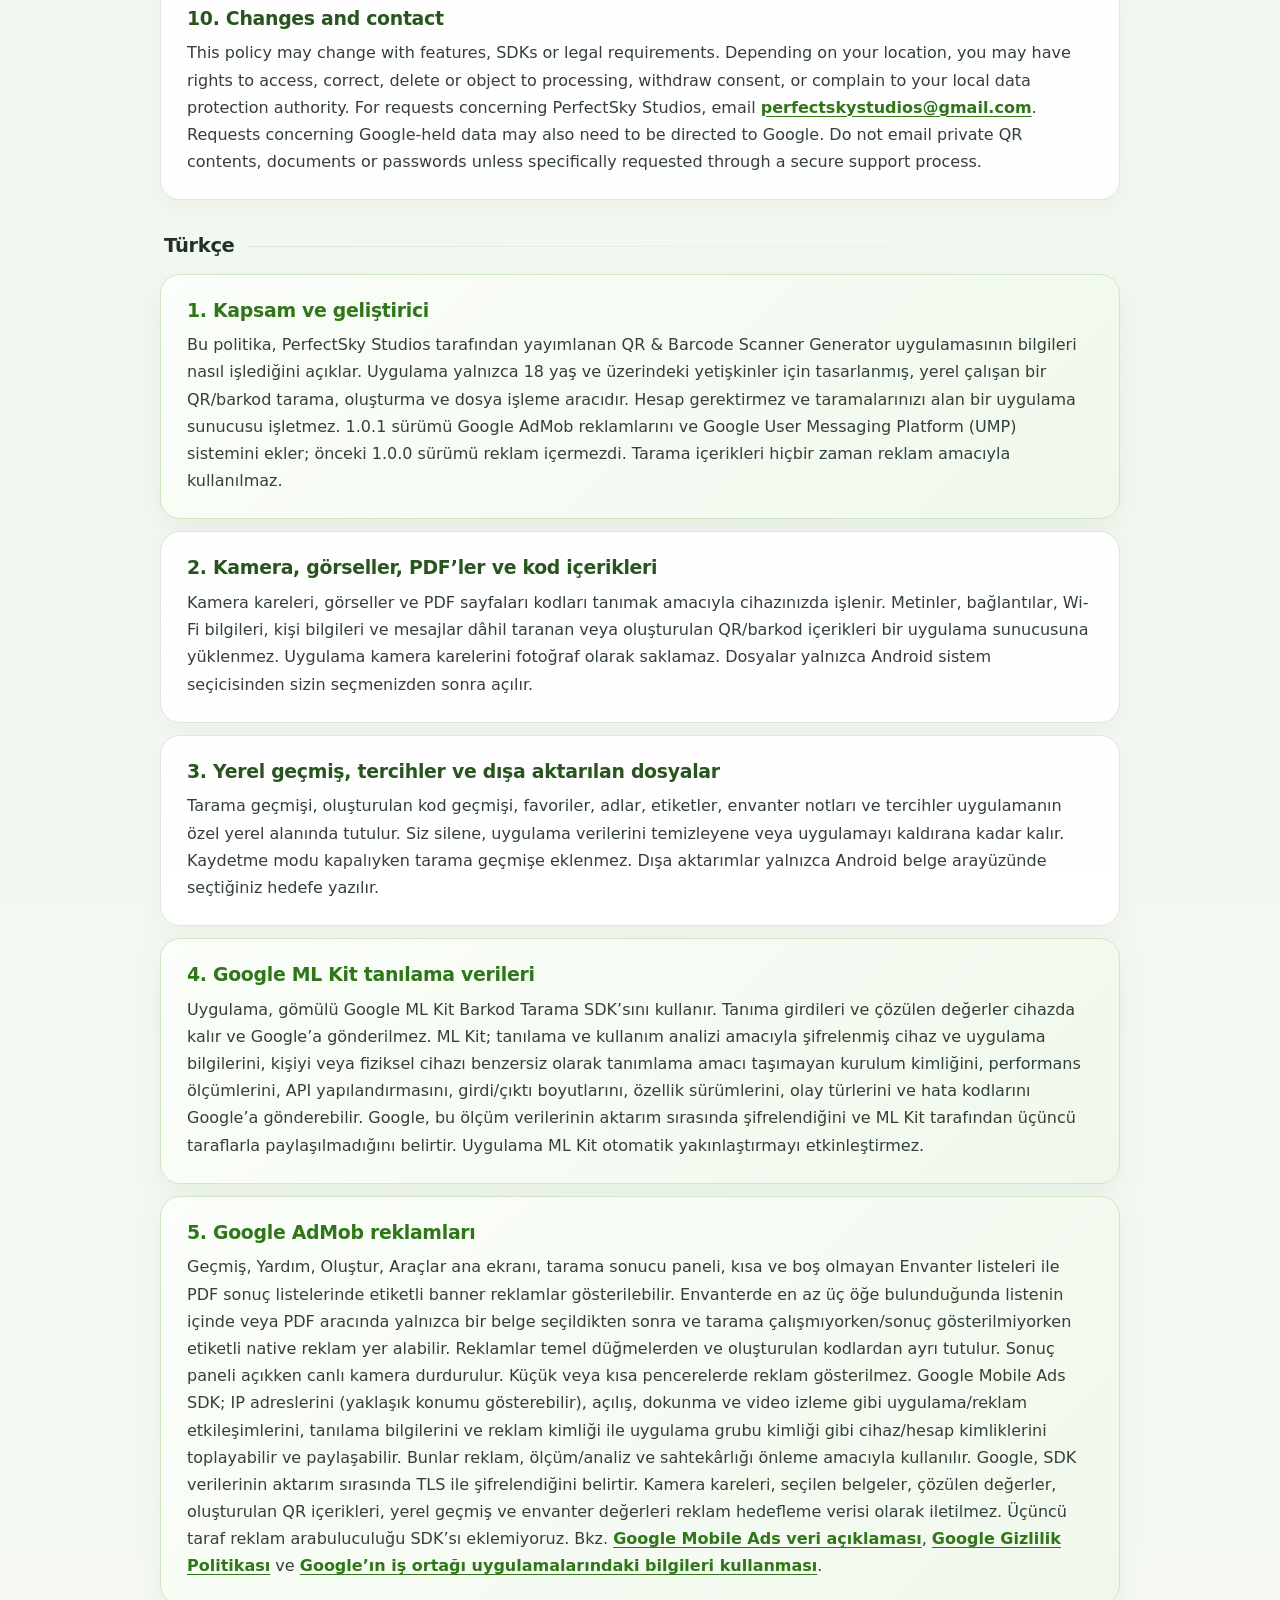
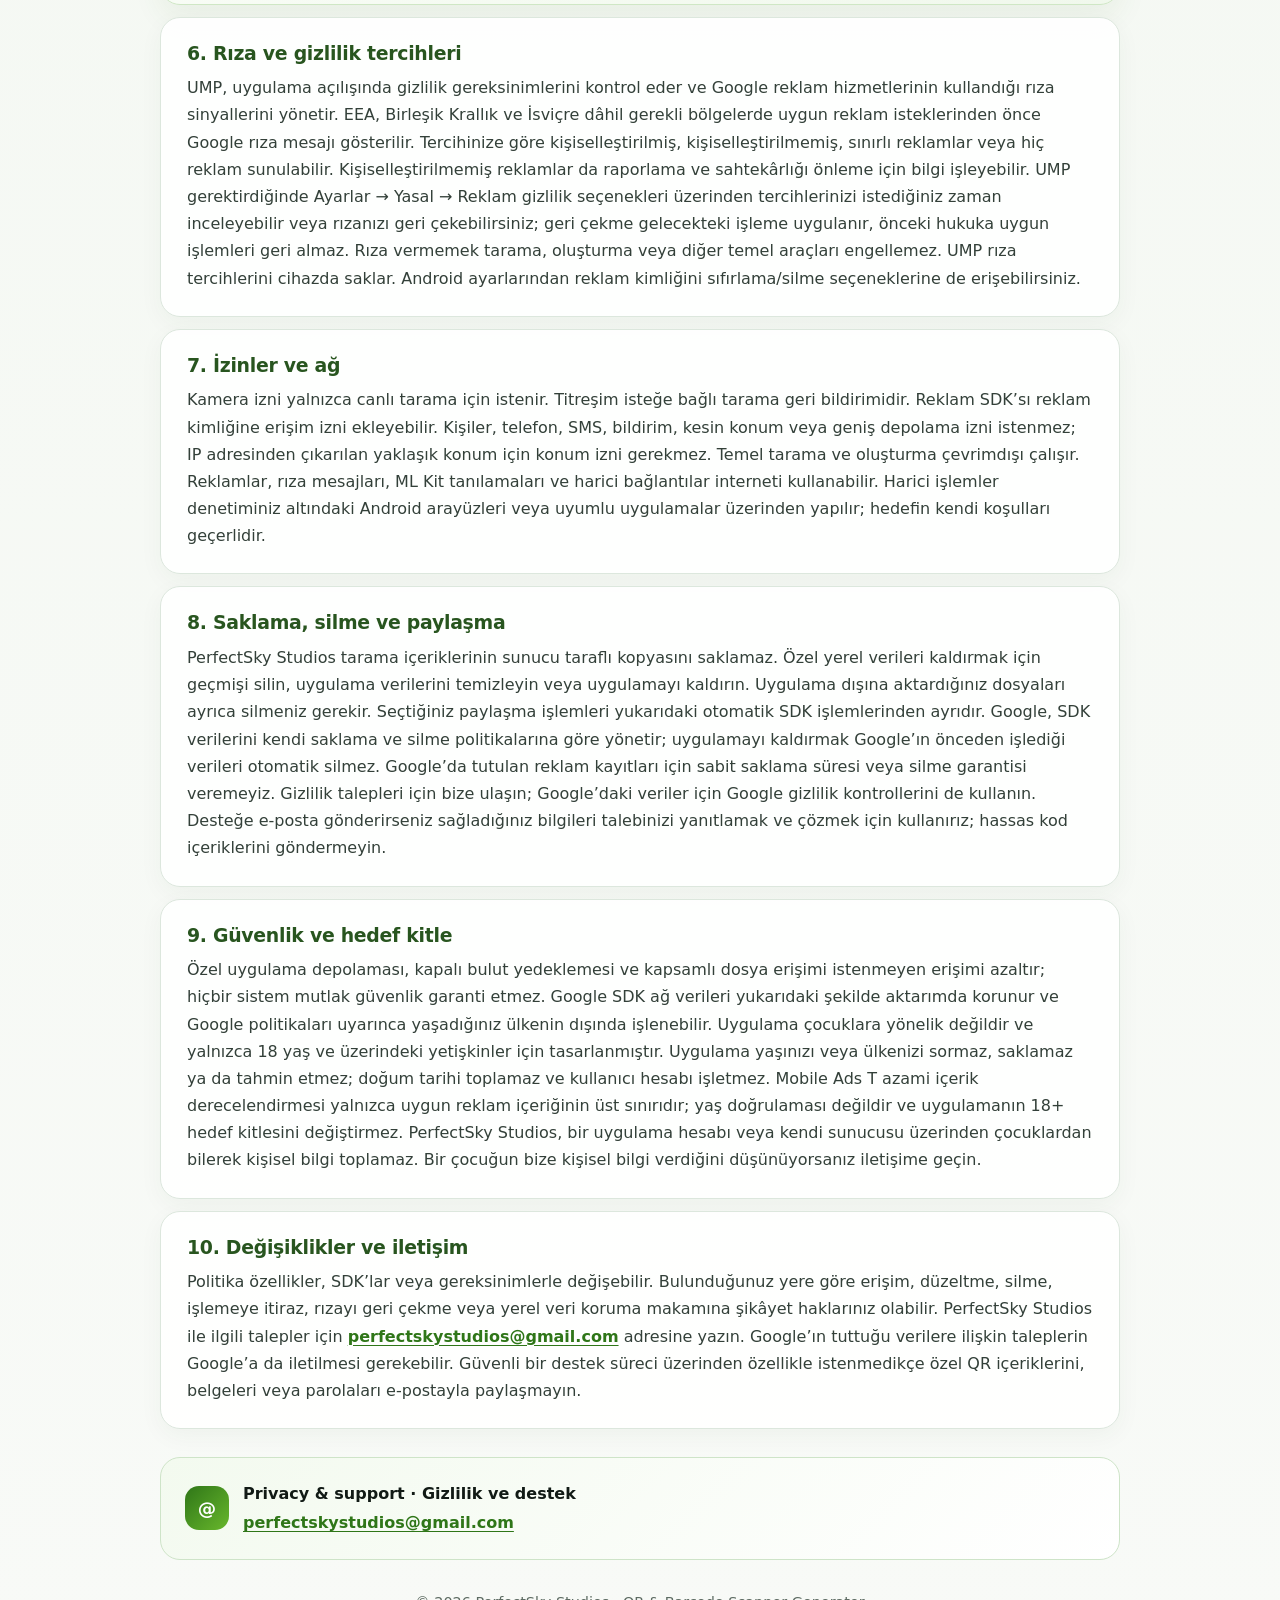
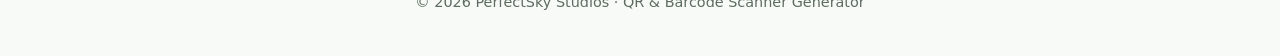
==== commit 55f6f0f2: "Add PerfectSky Studios mark to legal pages" ====
--- a/index.html
+++ b/index.html
@@ -10,9 +10,12 @@
 <body>
 <main>
   <header class="hero">
-    <div class="brand">
-      <img src="app_logo.png" alt="QR &amp; Barcode Scanner Generator logo">
-      <div><div class="brand-name">QR &amp; Barcode Scanner Generator</div><div class="brand-studio">PerfectSky Studios</div></div>
+    <div class="hero-brands">
+      <div class="brand">
+        <img src="app_logo.png" alt="QR &amp; Barcode Scanner Generator logo">
+        <div><div class="brand-name">QR &amp; Barcode Scanner Generator</div><div class="brand-studio">PerfectSky Studios</div></div>
+      </div>
+      <div class="studio-mark"><img src="studio_logo.jpg" alt="PerfectSky Studios" width="1024" height="1024" decoding="async"></div>
     </div>
     <p class="eyebrow">Privacy &amp; Security · Gizlilik ve Güvenlik</p>
     <h1>Privacy Policy</h1>
--- a/styles.css
+++ b/styles.css
@@ -43,10 +43,13 @@
 .hero::before { width: 300px; height: 300px; right: -104px; top: -118px; background: linear-gradient(145deg, rgba(148, 219, 63, 0.31), rgba(104, 183, 44, 0.08)); }
 .hero::after { width: 180px; height: 180px; right: 70px; bottom: -125px; border: 28px solid rgba(104, 183, 44, 0.10); }
 
-.brand { position: relative; z-index: 1; display: flex; align-items: center; gap: 14px; margin-bottom: 34px; }
+.hero-brands { position: relative; z-index: 1; display: flex; flex-wrap: wrap; align-items: center; justify-content: space-between; gap: 24px; margin-bottom: 34px; }
+.brand { display: flex; align-items: center; gap: 14px; }
 .brand img { width: 54px; height: 54px; padding: 3px; border: 1px solid var(--line); border-radius: 16px; background: #fff; box-shadow: 0 8px 20px rgba(33, 75, 29, 0.12); }
 .brand-name { font-size: 1rem; font-weight: 800; line-height: 1.25; }
 .brand-studio { color: var(--muted); font-size: 0.82rem; font-weight: 650; }
+.studio-mark { flex: 0 1 268px; width: 268px; max-width: 100%; height: 88px; overflow: hidden; border: 1px solid rgba(255, 255, 255, 0.18); border-radius: 18px; background: #040907; box-shadow: 0 12px 28px rgba(8, 25, 43, 0.16); }
+.studio-mark img { display: block; width: 100%; height: 100%; object-fit: cover; object-position: center; }
 
 .eyebrow { position: relative; z-index: 1; display: inline-flex; align-items: center; gap: 8px; margin: 0 0 10px; color: var(--green-dark); font-size: 0.78rem; font-weight: 850; letter-spacing: 0.13em; text-transform: uppercase; }
 .eyebrow::before { content: ""; width: 9px; height: 9px; border-radius: 50%; background: linear-gradient(135deg, var(--lime), var(--green)); box-shadow: 0 0 0 5px rgba(104, 183, 44, 0.12); }
@@ -81,7 +84,8 @@
   main { width: min(100% - 20px, 960px); margin-top: 10px; }
   .hero { min-height: 0; padding: 26px 22px 30px; border-radius: 24px; }
   .hero::before { width: 210px; height: 210px; right: -110px; top: -100px; }
-  .brand { margin-bottom: 28px; }
+  .hero-brands { flex-direction: column; align-items: flex-start; gap: 20px; margin-bottom: 28px; }
+  .studio-mark { flex: none; width: 246px; height: 82px; border-radius: 16px; }
   .brand img { width: 48px; height: 48px; border-radius: 14px; }
   h1 { font-size: clamp(2.2rem, 13vw, 3.25rem); }
   .lead { margin-top: 14px; }
